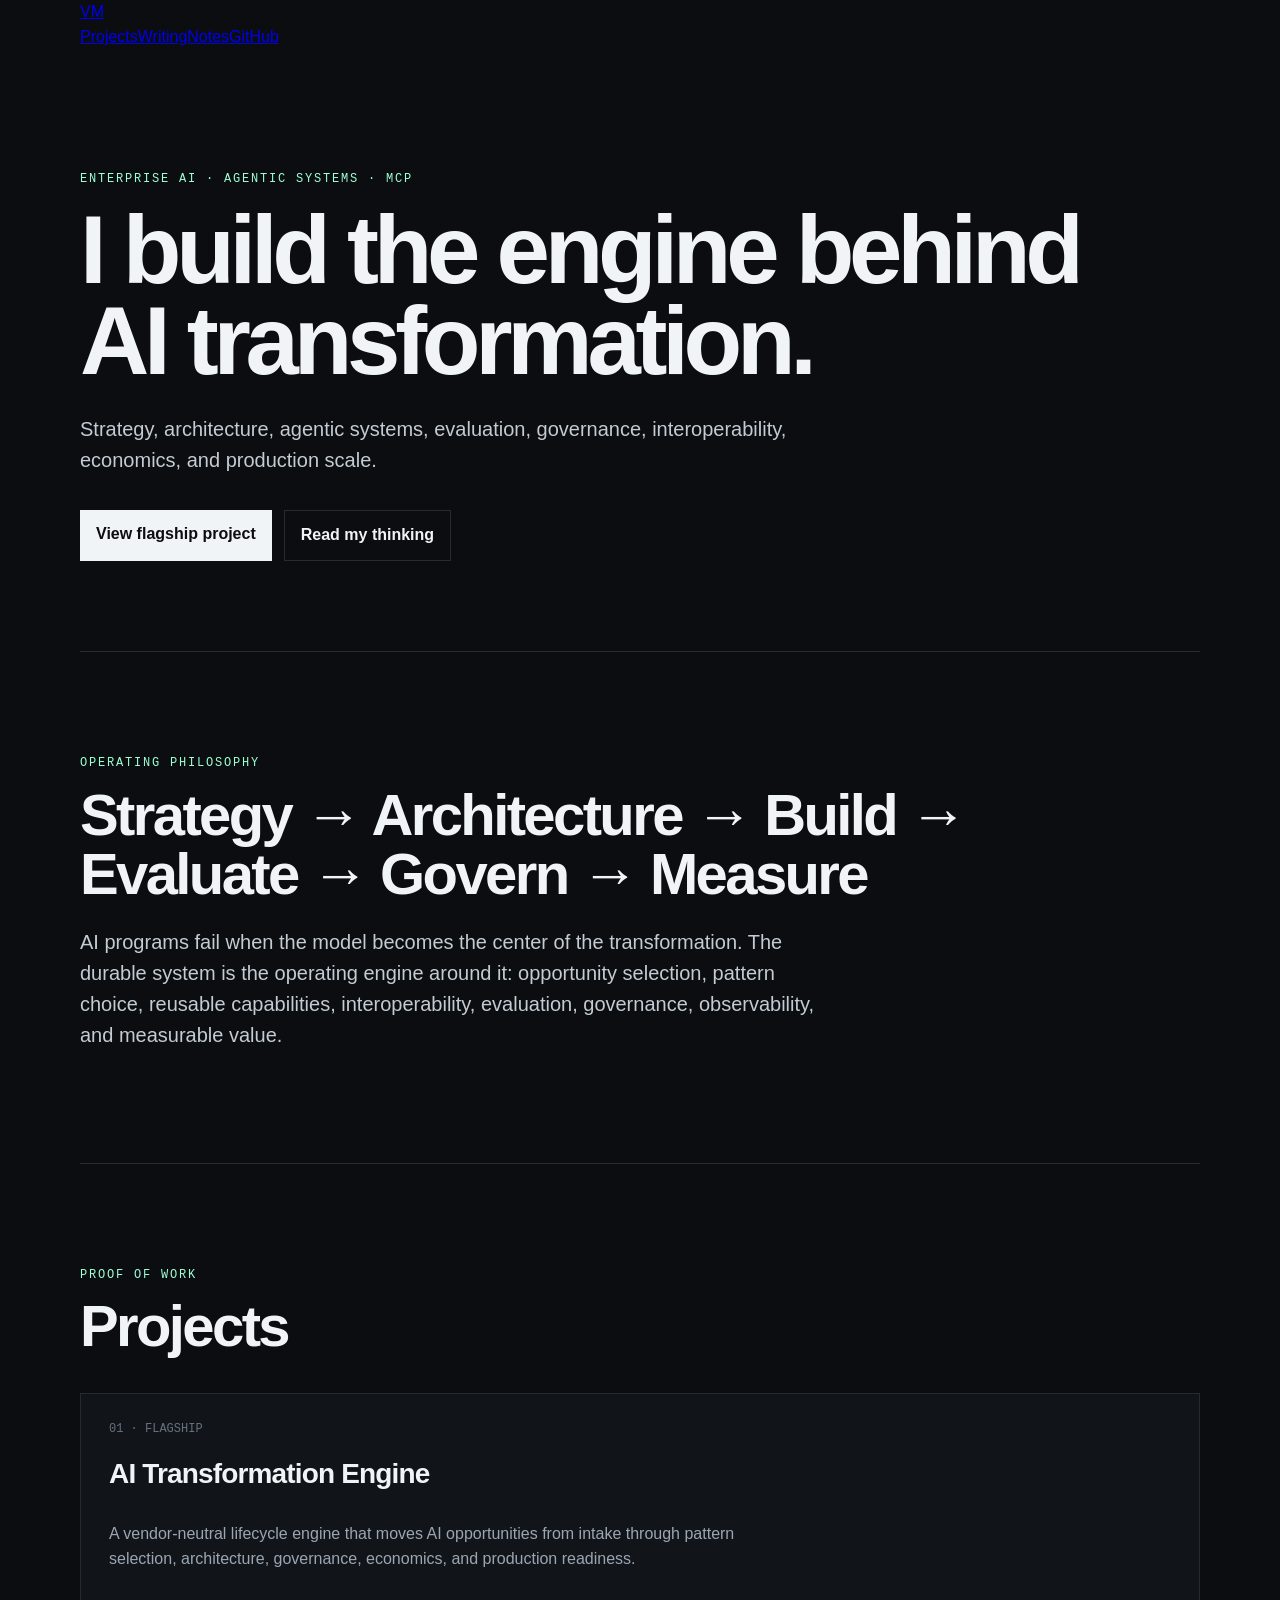
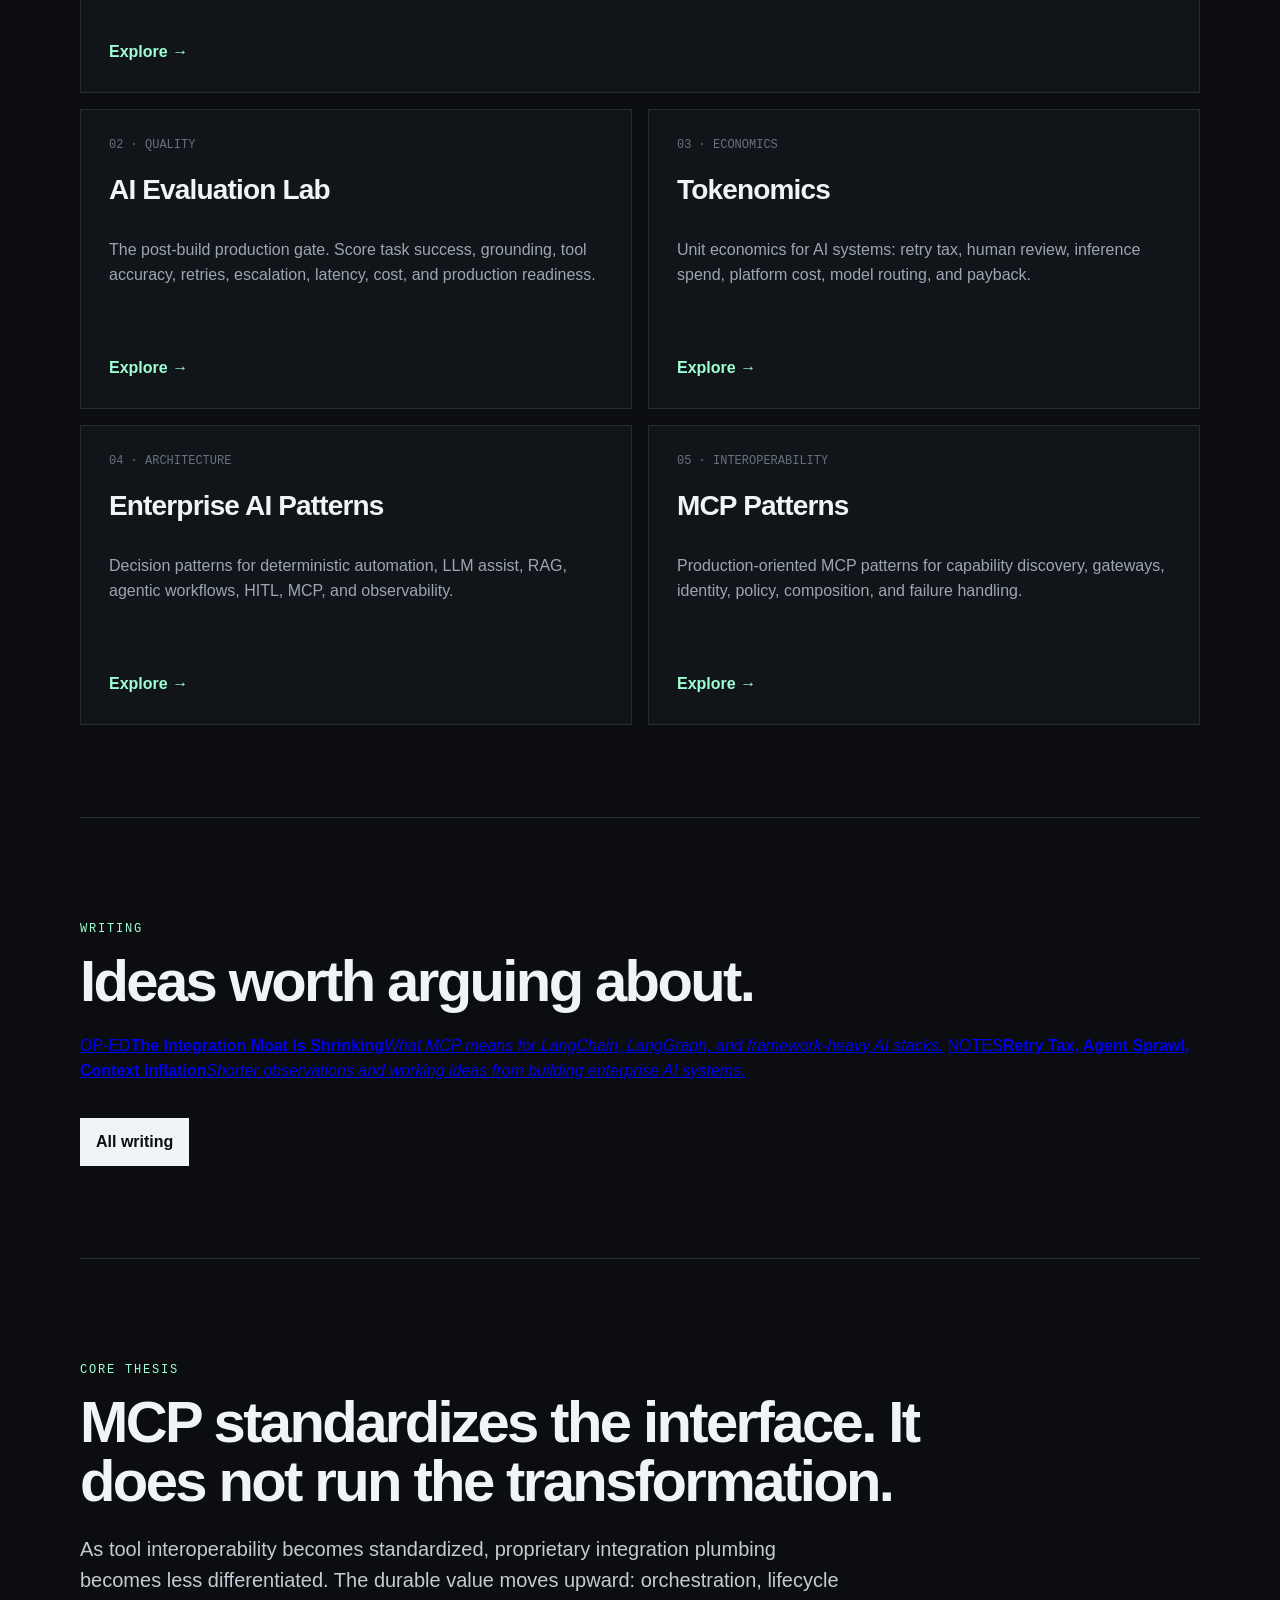
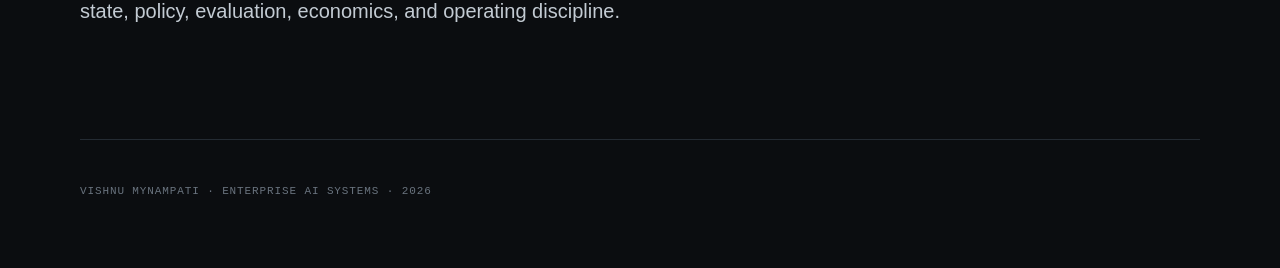
==== index.html @ f9f70e5d "Expand portfolio into projects, essays, and notes hub" ====
<!doctype html>
<html lang="en">
<head>
  <meta charset="utf-8" />
  <meta name="viewport" content="width=device-width,initial-scale=1" />
  <title>Vishnu Mynampati | Enterprise AI Transformation</title>
  <meta name="description" content="Enterprise AI transformation, agentic systems, MCP interoperability, evaluation, governance, AI economics, and writing." />
  <link rel="stylesheet" href="styles.css" />
</head>
<body>
  <nav class="nav wrap">
    <a class="brand" href="index.html">VM</a>
    <div><a href="#projects">Projects</a><a href="writing.html">Writing</a><a href="notes.html">Notes</a><a href="https://github.com/VishnuMy">GitHub</a></div>
  </nav>
  <main>
    <section class="hero wrap">
      <p class="eyebrow">ENTERPRISE AI · AGENTIC SYSTEMS · MCP</p>
      <h1>I build the engine behind AI transformation.</h1>
      <p class="lede">Strategy, architecture, agentic systems, evaluation, governance, interoperability, economics, and production scale.</p>
      <div class="actions">
        <a href="https://github.com/VishnuMy/ai-transformation-engine">View flagship project</a>
        <a class="ghost" href="writing.html">Read my thinking</a>
      </div>
    </section>

    <section class="wrap section">
      <p class="eyebrow">OPERATING PHILOSOPHY</p>
      <h2>Strategy → Architecture → Build → Evaluate → Govern → Measure</h2>
      <p class="copy">AI programs fail when the model becomes the center of the transformation. The durable system is the operating engine around it: opportunity selection, pattern choice, reusable capabilities, interoperability, evaluation, governance, observability, and measurable value.</p>
    </section>

    <section class="wrap section" id="projects">
      <p class="eyebrow">PROOF OF WORK</p>
      <h2>Projects</h2>
      <div class="grid">
        <article><span>01 · FLAGSHIP</span><h3>AI Transformation Engine</h3><p>A vendor-neutral lifecycle engine that moves AI opportunities from intake through pattern selection, architecture, governance, economics, and production readiness.</p><a href="https://github.com/VishnuMy/ai-transformation-engine">Explore →</a></article>
        <article><span>02 · QUALITY</span><h3>AI Evaluation Lab</h3><p>The post-build production gate. Score task success, grounding, tool accuracy, retries, escalation, latency, cost, and production readiness.</p><a href="https://github.com/VishnuMy/ai-evaluation-lab">Explore →</a></article>
        <article><span>03 · ECONOMICS</span><h3>Tokenomics</h3><p>Unit economics for AI systems: retry tax, human review, inference spend, platform cost, model routing, and payback.</p><a href="https://github.com/VishnuMy/Tokenomics">Explore →</a></article>
        <article><span>04 · ARCHITECTURE</span><h3>Enterprise AI Patterns</h3><p>Decision patterns for deterministic automation, LLM assist, RAG, agentic workflows, HITL, MCP, and observability.</p><a href="https://github.com/VishnuMy/enterprise-ai-patterns">Explore →</a></article>
        <article><span>05 · INTEROPERABILITY</span><h3>MCP Patterns</h3><p>Production-oriented MCP patterns for capability discovery, gateways, identity, policy, composition, and failure handling.</p><a href="https://github.com/VishnuMy/mcp-patterns">Explore →</a></article>
      </div>
    </section>

    <section class="wrap section">
      <p class="eyebrow">WRITING</p>
      <h2>Ideas worth arguing about.</h2>
      <div class="writing-list">
        <a href="writing/mcp-framework-moat.html"><span>OP-ED</span><strong>The Integration Moat Is Shrinking</strong><em>What MCP means for LangChain, LangGraph, and framework-heavy AI stacks.</em></a>
        <a href="notes.html"><span>NOTES</span><strong>Retry Tax, Agent Sprawl, Context Inflation</strong><em>Shorter observations and working ideas from building enterprise AI systems.</em></a>
      </div>
      <div class="actions"><a href="writing.html">All writing</a></div>
    </section>

    <section class="wrap section thesis">
      <p class="eyebrow">CORE THESIS</p>
      <h2>MCP standardizes the interface. It does not run the transformation.</h2>
      <p class="copy">As tool interoperability becomes standardized, proprietary integration plumbing becomes less differentiated. The durable value moves upward: orchestration, lifecycle state, policy, evaluation, economics, and operating discipline.</p>
    </section>
  </main>
  <footer class="wrap">VISHNU MYNAMPATI · ENTERPRISE AI SYSTEMS · 2026</footer>
</body>
</html>
---- styles.css ----
:root{--bg:#0b0d10;--panel:#11151a;--line:#242b33;--text:#f1f4f7;--muted:#9ba6b2;--accent:#9dffd3}*{box-sizing:border-box}body{margin:0;background:var(--bg);color:var(--text);font-family:Arial,Helvetica,sans-serif;line-height:1.55}.wrap{width:min(1120px,calc(100% - 40px));margin:auto}.hero{padding:110px 0 90px;border-bottom:1px solid var(--line)}.eyebrow{font:12px/1.2 monospace;letter-spacing:.15em;color:var(--accent)}h1{font-size:clamp(52px,8vw,96px);line-height:.95;letter-spacing:-.055em;margin:18px 0 28px;max-width:1050px}h2{font-size:clamp(34px,5vw,58px);line-height:1.02;letter-spacing:-.045em;margin:14px 0 24px;max-width:900px}.lede,.copy{font-size:20px;color:#c3cbd3;max-width:760px}.actions{display:flex;gap:12px;margin-top:34px}.actions a,.grid a{color:var(--bg);background:var(--text);text-decoration:none;padding:12px 16px;font-weight:700}.actions .ghost{background:transparent;color:var(--text);border:1px solid var(--line)}.section{padding:92px 0;border-bottom:1px solid var(--line)}.grid{display:grid;grid-template-columns:repeat(2,1fr);gap:16px;margin-top:38px}.grid article{min-height:300px;background:var(--panel);border:1px solid var(--line);padding:28px;display:flex;flex-direction:column}.grid article:first-child{grid-column:1/-1}.grid span{font:12px monospace;color:#66717d}.grid h3{font-size:28px;margin:16px 0 10px;letter-spacing:-.03em}.grid p{color:var(--muted);max-width:640px}.grid a{margin-top:auto;align-self:flex-start;background:transparent;color:var(--accent);padding:0}.thesis h2{color:var(--text)}footer{padding:45px 0 70px;color:#69737e;font:11px monospace;letter-spacing:.08em}@media(max-width:760px){.hero{padding-top:70px}.grid{grid-template-columns:1fr}.grid article:first-child{grid-column:auto}.actions{flex-direction:column;align-items:flex-start}}
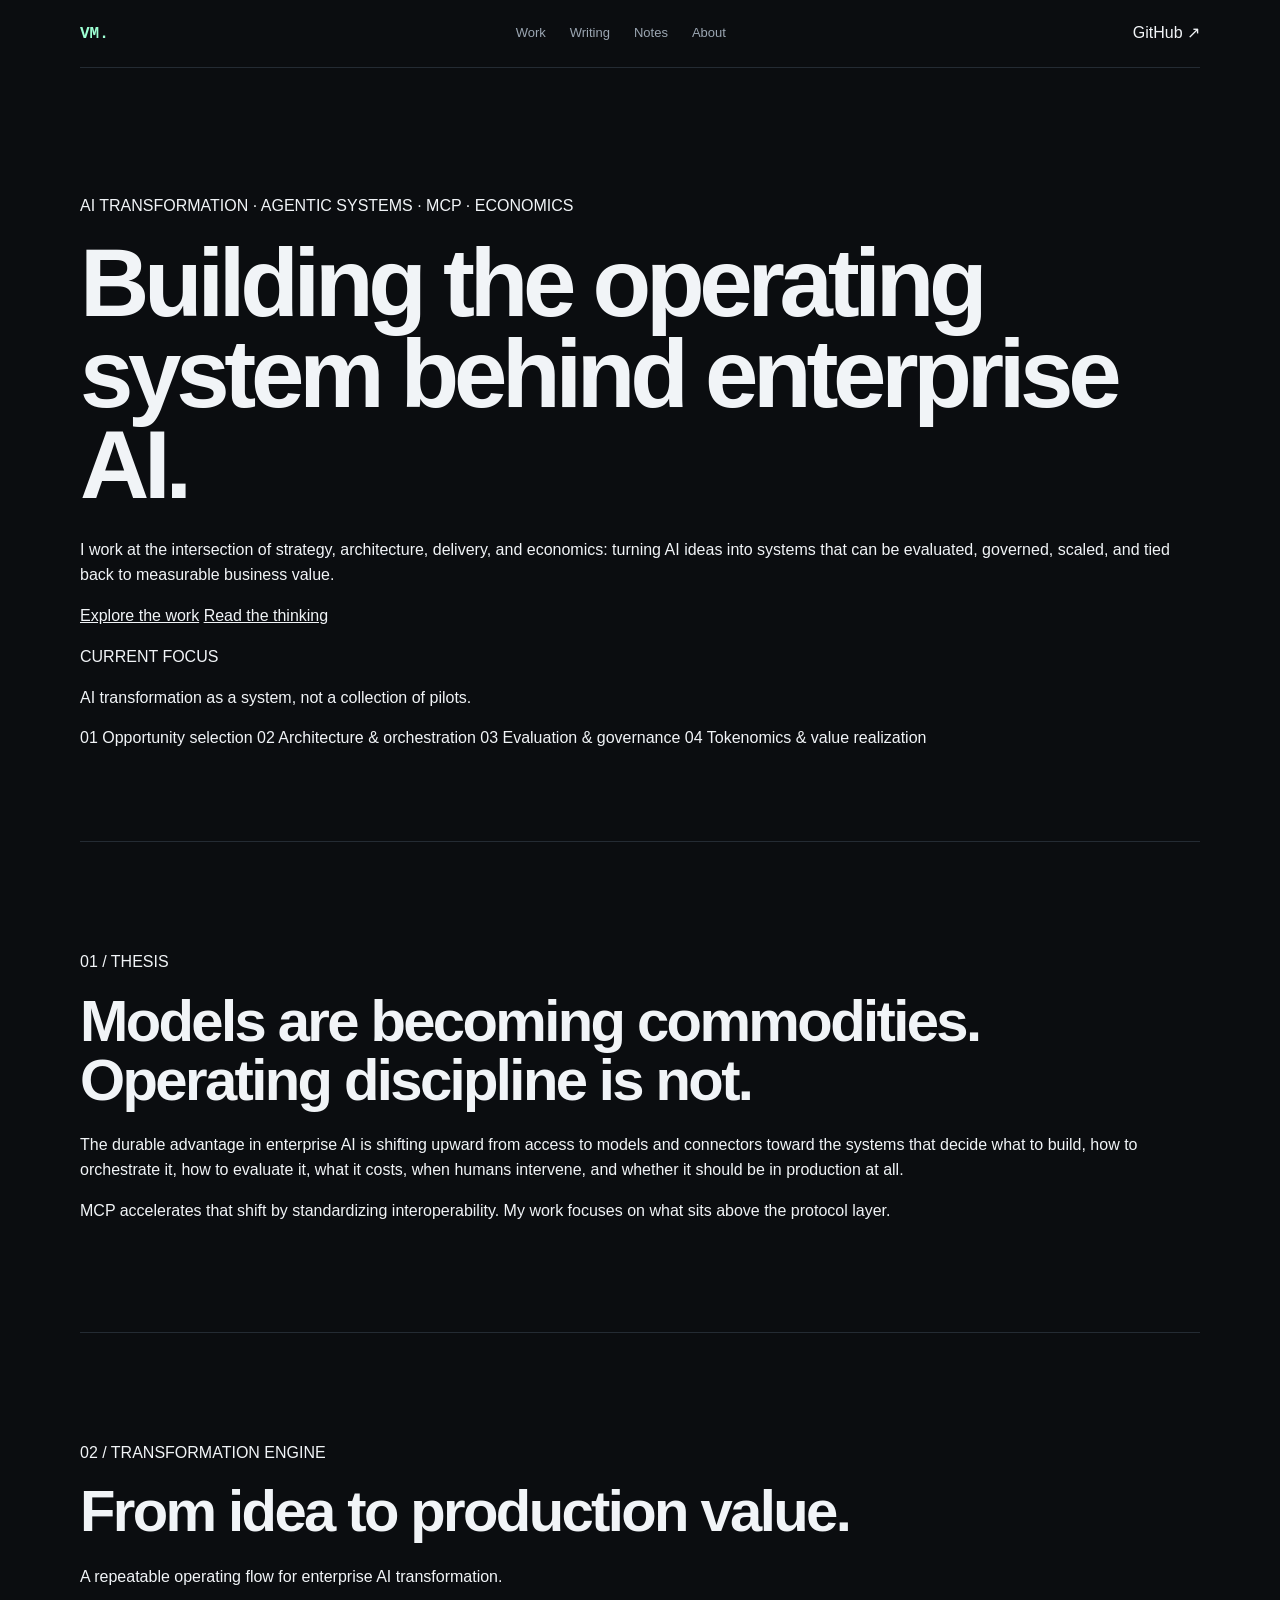
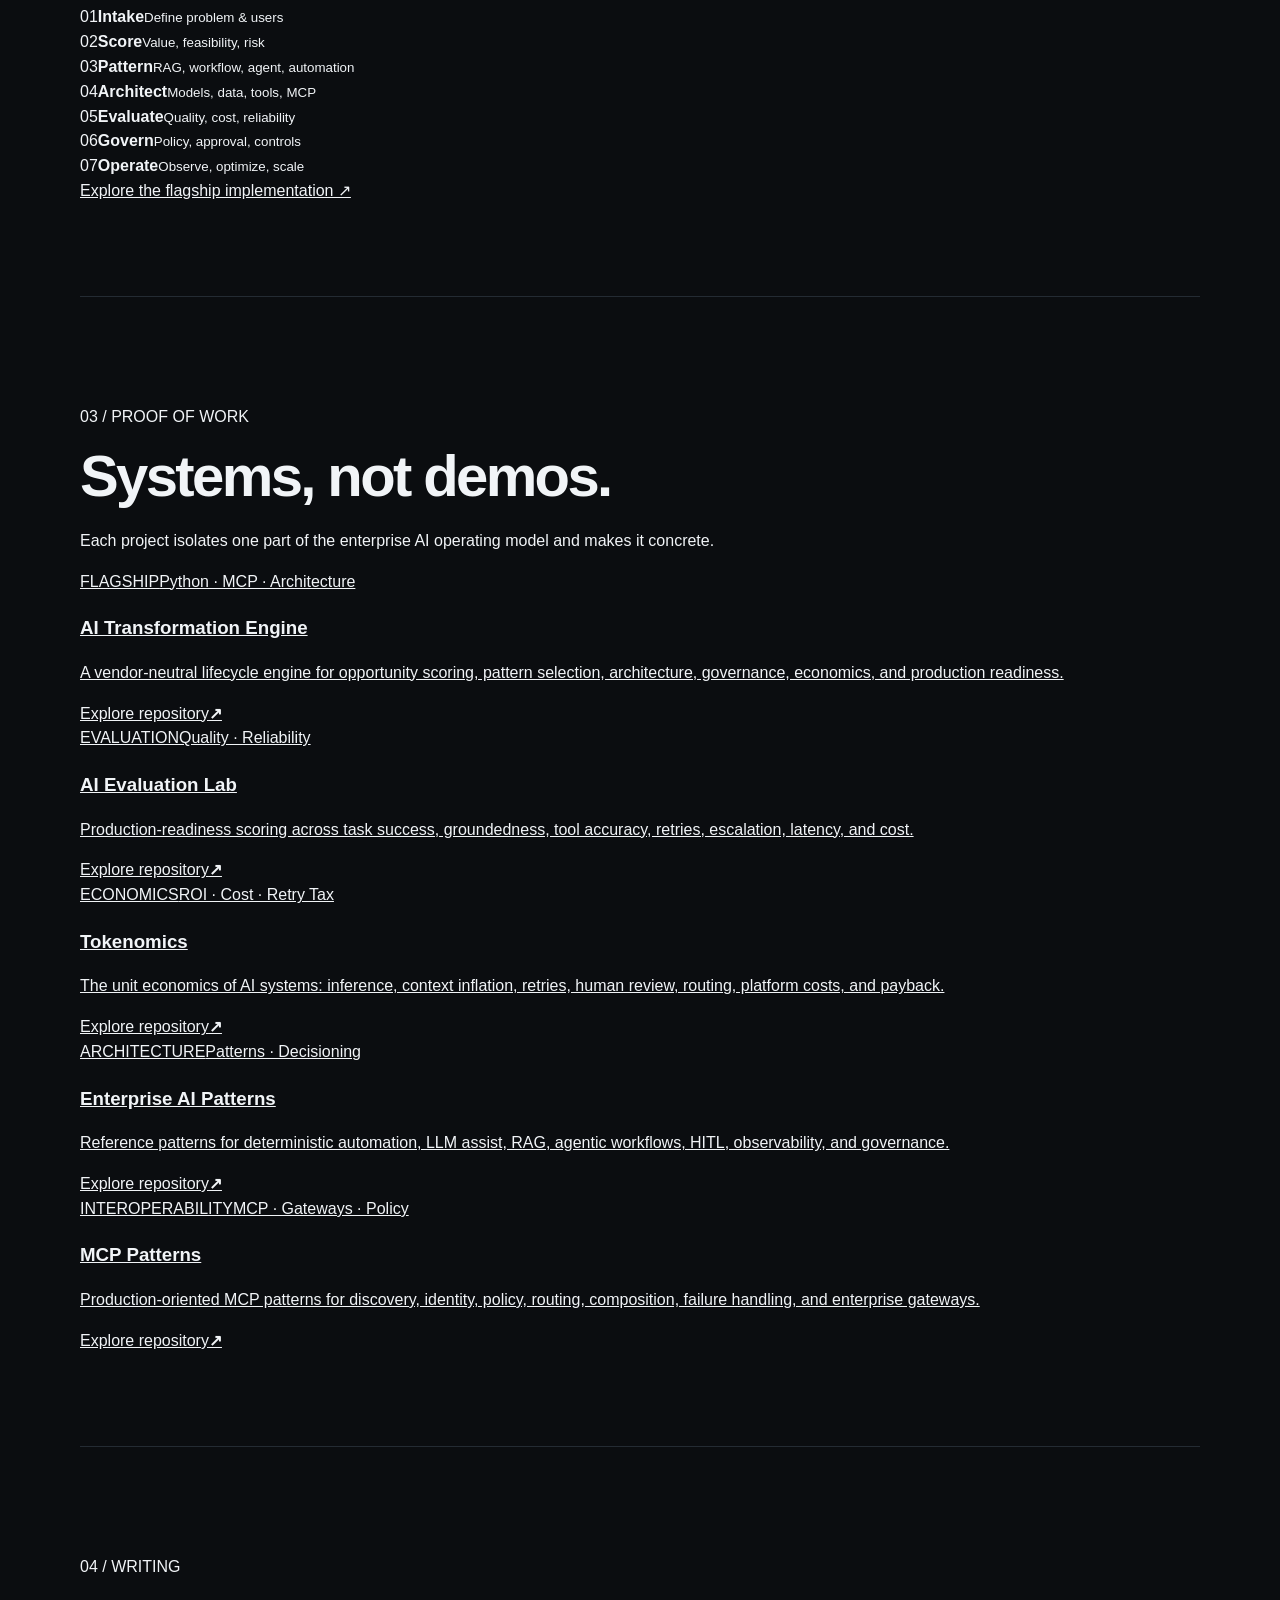
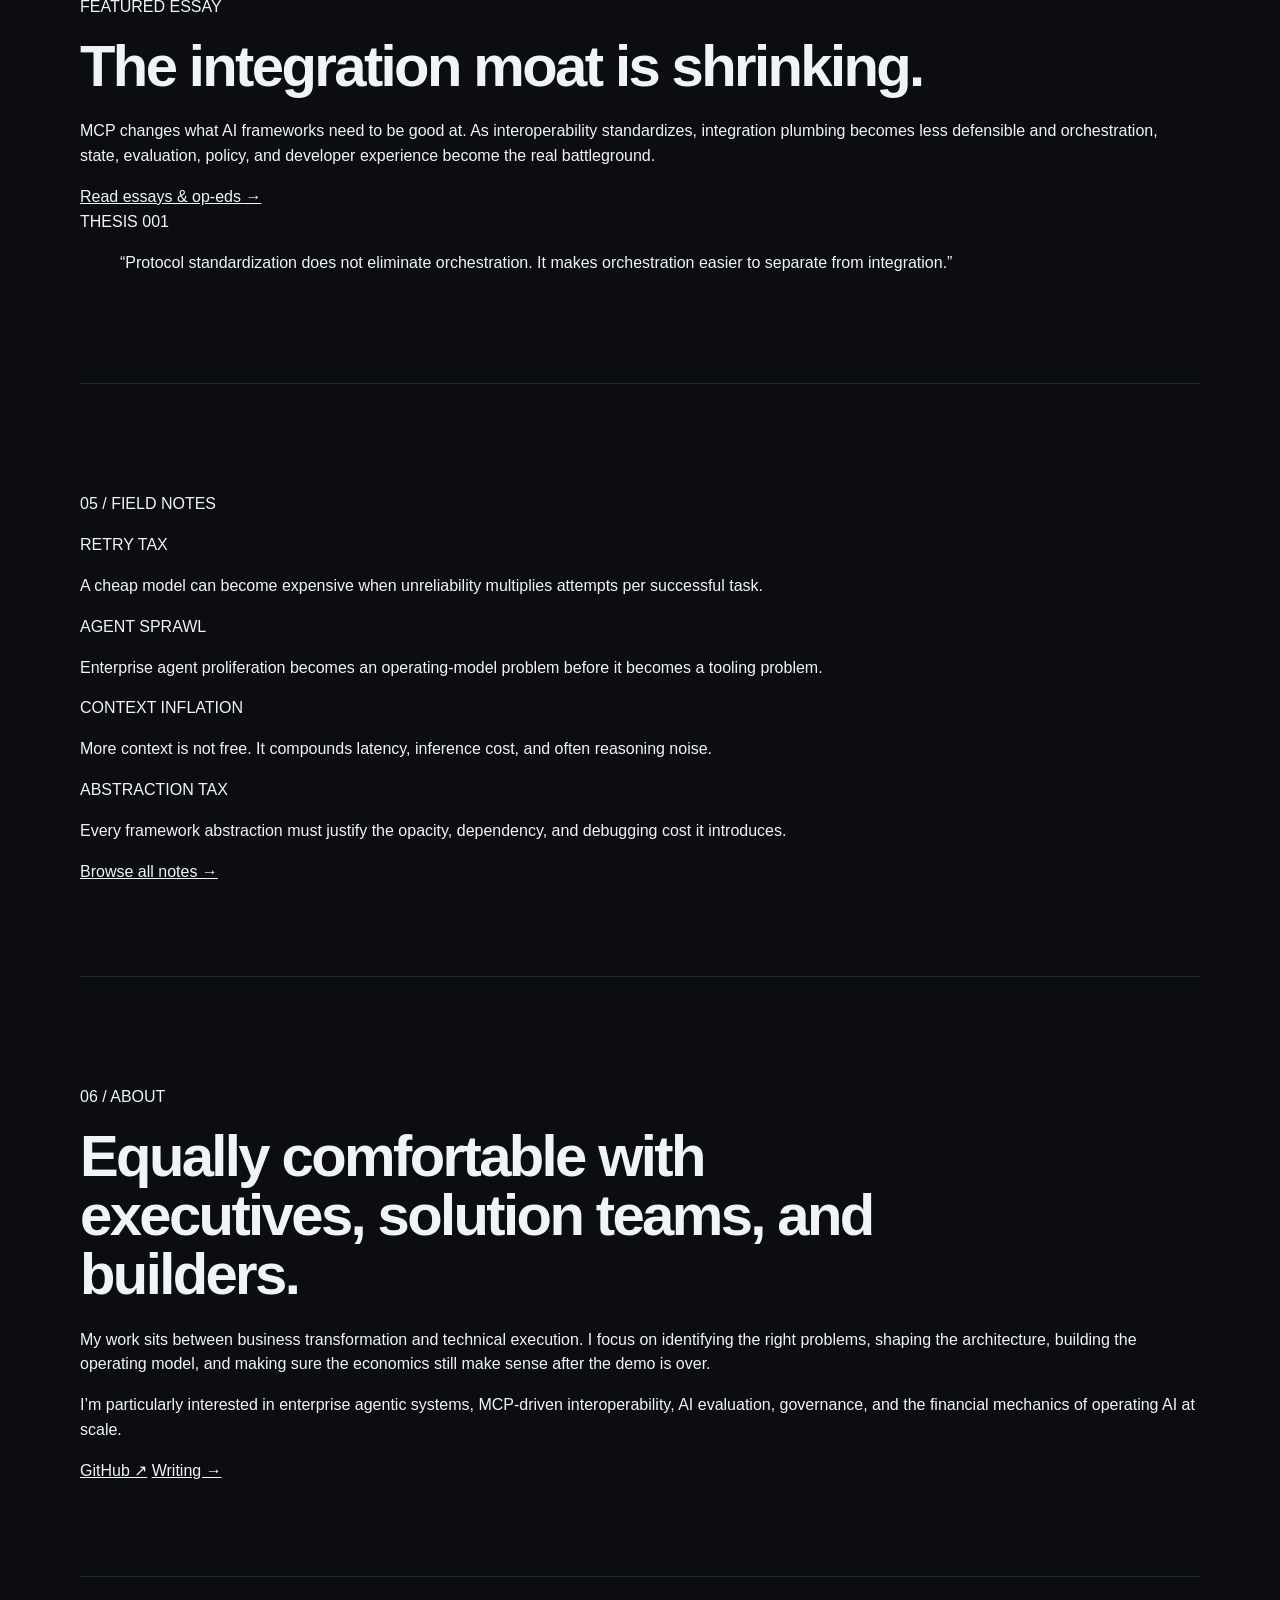
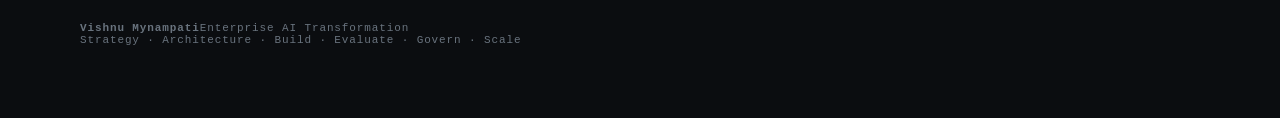
==== commit 1a4ba3e6: "Redesign portfolio homepage" ====
--- a/index.html
+++ b/index.html
@@ -4,59 +4,166 @@
   <meta charset="utf-8" />
   <meta name="viewport" content="width=device-width,initial-scale=1" />
   <title>Vishnu Mynampati | Enterprise AI Transformation</title>
-  <meta name="description" content="Enterprise AI transformation, agentic systems, MCP interoperability, evaluation, governance, AI economics, and writing." />
+  <meta name="description" content="Enterprise AI transformation, agentic systems, MCP interoperability, evaluation, governance, and AI economics." />
+  <link rel="preconnect" href="https://fonts.googleapis.com">
+  <link rel="preconnect" href="https://fonts.gstatic.com" crossorigin>
+  <link href="https://fonts.googleapis.com/css2?family=DM+Mono:wght@400;500&family=Inter:wght@400;500;600&family=Manrope:wght@500;600;700;800&display=swap" rel="stylesheet">
   <link rel="stylesheet" href="styles.css" />
 </head>
 <body>
-  <nav class="nav wrap">
-    <a class="brand" href="index.html">VM</a>
-    <div><a href="#projects">Projects</a><a href="writing.html">Writing</a><a href="notes.html">Notes</a><a href="https://github.com/VishnuMy">GitHub</a></div>
-  </nav>
+  <div class="noise"></div>
+  <header class="nav-shell">
+    <nav class="nav wrap">
+      <a class="brand" href="index.html">VM<span>.</span></a>
+      <div class="nav-links">
+        <a href="#work">Work</a>
+        <a href="writing.html">Writing</a>
+        <a href="notes.html">Notes</a>
+        <a href="#about">About</a>
+      </div>
+      <a class="nav-cta" href="https://github.com/VishnuMy">GitHub ↗</a>
+    </nav>
+  </header>
+
   <main>
     <section class="hero wrap">
-      <p class="eyebrow">ENTERPRISE AI · AGENTIC SYSTEMS · MCP</p>
-      <h1>I build the engine behind AI transformation.</h1>
-      <p class="lede">Strategy, architecture, agentic systems, evaluation, governance, interoperability, economics, and production scale.</p>
-      <div class="actions">
-        <a href="https://github.com/VishnuMy/ai-transformation-engine">View flagship project</a>
-        <a class="ghost" href="writing.html">Read my thinking</a>
+      <div class="hero-copy">
+        <p class="kicker">AI TRANSFORMATION · AGENTIC SYSTEMS · MCP · ECONOMICS</p>
+        <h1>Building the operating system behind enterprise AI.</h1>
+        <p class="hero-lede">I work at the intersection of strategy, architecture, delivery, and economics: turning AI ideas into systems that can be evaluated, governed, scaled, and tied back to measurable business value.</p>
+        <div class="hero-actions">
+          <a class="button primary" href="#work">Explore the work</a>
+          <a class="button secondary" href="writing.html">Read the thinking</a>
+        </div>
+      </div>
+      <aside class="hero-panel">
+        <p class="panel-label">CURRENT FOCUS</p>
+        <div class="panel-rule"></div>
+        <p class="panel-big">AI transformation as a system, not a collection of pilots.</p>
+        <div class="panel-list">
+          <span>01 Opportunity selection</span>
+          <span>02 Architecture & orchestration</span>
+          <span>03 Evaluation & governance</span>
+          <span>04 Tokenomics & value realization</span>
+        </div>
+      </aside>
+    </section>
+
+    <section class="manifesto wrap section">
+      <p class="section-index">01 / THESIS</p>
+      <div class="manifesto-grid">
+        <h2>Models are becoming commodities. Operating discipline is not.</h2>
+        <div class="manifesto-copy">
+          <p>The durable advantage in enterprise AI is shifting upward from access to models and connectors toward the systems that decide what to build, how to orchestrate it, how to evaluate it, what it costs, when humans intervene, and whether it should be in production at all.</p>
+          <p>MCP accelerates that shift by standardizing interoperability. My work focuses on what sits above the protocol layer.</p>
+        </div>
       </div>
     </section>
 
-    <section class="wrap section">
-      <p class="eyebrow">OPERATING PHILOSOPHY</p>
-      <h2>Strategy → Architecture → Build → Evaluate → Govern → Measure</h2>
-      <p class="copy">AI programs fail when the model becomes the center of the transformation. The durable system is the operating engine around it: opportunity selection, pattern choice, reusable capabilities, interoperability, evaluation, governance, observability, and measurable value.</p>
+    <section class="engine section wrap">
+      <p class="section-index">02 / TRANSFORMATION ENGINE</p>
+      <div class="section-head">
+        <h2>From idea to production value.</h2>
+        <p>A repeatable operating flow for enterprise AI transformation.</p>
+      </div>
+      <div class="pipeline" aria-label="AI transformation lifecycle">
+        <div class="stage"><span>01</span><strong>Intake</strong><small>Define problem & users</small></div>
+        <div class="stage"><span>02</span><strong>Score</strong><small>Value, feasibility, risk</small></div>
+        <div class="stage"><span>03</span><strong>Pattern</strong><small>RAG, workflow, agent, automation</small></div>
+        <div class="stage"><span>04</span><strong>Architect</strong><small>Models, data, tools, MCP</small></div>
+        <div class="stage"><span>05</span><strong>Evaluate</strong><small>Quality, cost, reliability</small></div>
+        <div class="stage"><span>06</span><strong>Govern</strong><small>Policy, approval, controls</small></div>
+        <div class="stage"><span>07</span><strong>Operate</strong><small>Observe, optimize, scale</small></div>
+      </div>
+      <a class="text-link" href="https://github.com/VishnuMy/ai-transformation-engine">Explore the flagship implementation ↗</a>
     </section>
 
-    <section class="wrap section" id="projects">
-      <p class="eyebrow">PROOF OF WORK</p>
-      <h2>Projects</h2>
-      <div class="grid">
-        <article><span>01 · FLAGSHIP</span><h3>AI Transformation Engine</h3><p>A vendor-neutral lifecycle engine that moves AI opportunities from intake through pattern selection, architecture, governance, economics, and production readiness.</p><a href="https://github.com/VishnuMy/ai-transformation-engine">Explore →</a></article>
-        <article><span>02 · QUALITY</span><h3>AI Evaluation Lab</h3><p>The post-build production gate. Score task success, grounding, tool accuracy, retries, escalation, latency, cost, and production readiness.</p><a href="https://github.com/VishnuMy/ai-evaluation-lab">Explore →</a></article>
-        <article><span>03 · ECONOMICS</span><h3>Tokenomics</h3><p>Unit economics for AI systems: retry tax, human review, inference spend, platform cost, model routing, and payback.</p><a href="https://github.com/VishnuMy/Tokenomics">Explore →</a></article>
-        <article><span>04 · ARCHITECTURE</span><h3>Enterprise AI Patterns</h3><p>Decision patterns for deterministic automation, LLM assist, RAG, agentic workflows, HITL, MCP, and observability.</p><a href="https://github.com/VishnuMy/enterprise-ai-patterns">Explore →</a></article>
-        <article><span>05 · INTEROPERABILITY</span><h3>MCP Patterns</h3><p>Production-oriented MCP patterns for capability discovery, gateways, identity, policy, composition, and failure handling.</p><a href="https://github.com/VishnuMy/mcp-patterns">Explore →</a></article>
+    <section id="work" class="work section wrap">
+      <p class="section-index">03 / PROOF OF WORK</p>
+      <div class="section-head">
+        <h2>Systems, not demos.</h2>
+        <p>Each project isolates one part of the enterprise AI operating model and makes it concrete.</p>
+      </div>
+      <div class="project-grid">
+        <a class="project flagship" href="https://github.com/VishnuMy/ai-transformation-engine">
+          <div class="project-meta"><span>FLAGSHIP</span><span>Python · MCP · Architecture</span></div>
+          <h3>AI Transformation Engine</h3>
+          <p>A vendor-neutral lifecycle engine for opportunity scoring, pattern selection, architecture, governance, economics, and production readiness.</p>
+          <div class="project-foot"><span>Explore repository</span><b>↗</b></div>
+        </a>
+        <a class="project" href="https://github.com/VishnuMy/ai-evaluation-lab">
+          <div class="project-meta"><span>EVALUATION</span><span>Quality · Reliability</span></div>
+          <h3>AI Evaluation Lab</h3>
+          <p>Production-readiness scoring across task success, groundedness, tool accuracy, retries, escalation, latency, and cost.</p>
+          <div class="project-foot"><span>Explore repository</span><b>↗</b></div>
+        </a>
+        <a class="project" href="https://github.com/VishnuMy/Tokenomics">
+          <div class="project-meta"><span>ECONOMICS</span><span>ROI · Cost · Retry Tax</span></div>
+          <h3>Tokenomics</h3>
+          <p>The unit economics of AI systems: inference, context inflation, retries, human review, routing, platform costs, and payback.</p>
+          <div class="project-foot"><span>Explore repository</span><b>↗</b></div>
+        </a>
+        <a class="project" href="https://github.com/VishnuMy/enterprise-ai-patterns">
+          <div class="project-meta"><span>ARCHITECTURE</span><span>Patterns · Decisioning</span></div>
+          <h3>Enterprise AI Patterns</h3>
+          <p>Reference patterns for deterministic automation, LLM assist, RAG, agentic workflows, HITL, observability, and governance.</p>
+          <div class="project-foot"><span>Explore repository</span><b>↗</b></div>
+        </a>
+        <a class="project" href="https://github.com/VishnuMy/mcp-patterns">
+          <div class="project-meta"><span>INTEROPERABILITY</span><span>MCP · Gateways · Policy</span></div>
+          <h3>MCP Patterns</h3>
+          <p>Production-oriented MCP patterns for discovery, identity, policy, routing, composition, failure handling, and enterprise gateways.</p>
+          <div class="project-foot"><span>Explore repository</span><b>↗</b></div>
+        </a>
       </div>
     </section>
 
-    <section class="wrap section">
-      <p class="eyebrow">WRITING</p>
-      <h2>Ideas worth arguing about.</h2>
-      <div class="writing-list">
-        <a href="writing/mcp-framework-moat.html"><span>OP-ED</span><strong>The Integration Moat Is Shrinking</strong><em>What MCP means for LangChain, LangGraph, and framework-heavy AI stacks.</em></a>
-        <a href="notes.html"><span>NOTES</span><strong>Retry Tax, Agent Sprawl, Context Inflation</strong><em>Shorter observations and working ideas from building enterprise AI systems.</em></a>
+    <section class="writing-feature section wrap">
+      <p class="section-index">04 / WRITING</p>
+      <div class="writing-layout">
+        <div>
+          <p class="kicker">FEATURED ESSAY</p>
+          <h2>The integration moat is shrinking.</h2>
+          <p class="feature-copy">MCP changes what AI frameworks need to be good at. As interoperability standardizes, integration plumbing becomes less defensible and orchestration, state, evaluation, policy, and developer experience become the real battleground.</p>
+          <a class="text-link" href="writing.html">Read essays & op-eds →</a>
+        </div>
+        <div class="quote-card">
+          <span>THESIS 001</span>
+          <blockquote>“Protocol standardization does not eliminate orchestration. It makes orchestration easier to separate from integration.”</blockquote>
+        </div>
       </div>
-      <div class="actions"><a href="writing.html">All writing</a></div>
     </section>
 
-    <section class="wrap section thesis">
-      <p class="eyebrow">CORE THESIS</p>
-      <h2>MCP standardizes the interface. It does not run the transformation.</h2>
-      <p class="copy">As tool interoperability becomes standardized, proprietary integration plumbing becomes less differentiated. The durable value moves upward: orchestration, lifecycle state, policy, evaluation, economics, and operating discipline.</p>
+    <section class="notes-feature section wrap">
+      <p class="section-index">05 / FIELD NOTES</p>
+      <div class="note-grid">
+        <article><span>RETRY TAX</span><p>A cheap model can become expensive when unreliability multiplies attempts per successful task.</p></article>
+        <article><span>AGENT SPRAWL</span><p>Enterprise agent proliferation becomes an operating-model problem before it becomes a tooling problem.</p></article>
+        <article><span>CONTEXT INFLATION</span><p>More context is not free. It compounds latency, inference cost, and often reasoning noise.</p></article>
+        <article><span>ABSTRACTION TAX</span><p>Every framework abstraction must justify the opacity, dependency, and debugging cost it introduces.</p></article>
+      </div>
+      <a class="text-link" href="notes.html">Browse all notes →</a>
+    </section>
+
+    <section id="about" class="about section wrap">
+      <p class="section-index">06 / ABOUT</p>
+      <div class="about-grid">
+        <h2>Equally comfortable with executives, solution teams, and builders.</h2>
+        <div class="about-copy">
+          <p>My work sits between business transformation and technical execution. I focus on identifying the right problems, shaping the architecture, building the operating model, and making sure the economics still make sense after the demo is over.</p>
+          <p>I’m particularly interested in enterprise agentic systems, MCP-driven interoperability, AI evaluation, governance, and the financial mechanics of operating AI at scale.</p>
+          <div class="about-links">
+            <a href="https://github.com/VishnuMy">GitHub ↗</a>
+            <a href="writing.html">Writing →</a>
+          </div>
+        </div>
+      </div>
     </section>
   </main>
-  <footer class="wrap">VISHNU MYNAMPATI · ENTERPRISE AI SYSTEMS · 2026</footer>
+
+  <footer class="footer wrap">
+    <div><strong>Vishnu Mynampati</strong><span>Enterprise AI Transformation</span></div>
+    <div class="footer-right">Strategy · Architecture · Build · Evaluate · Govern · Scale</div>
+  </footer>
 </body>
-</html>+</html>
--- a/styles.css
+++ b/styles.css
@@ -1 +1 @@
-:root{--bg:#0b0d10;--panel:#11151a;--line:#242b33;--text:#f1f4f7;--muted:#9ba6b2;--accent:#9dffd3}*{box-sizing:border-box}body{margin:0;background:var(--bg);color:var(--text);font-family:Arial,Helvetica,sans-serif;line-height:1.55}.wrap{width:min(1120px,calc(100% - 40px));margin:auto}.hero{padding:110px 0 90px;border-bottom:1px solid var(--line)}.eyebrow{font:12px/1.2 monospace;letter-spacing:.15em;color:var(--accent)}h1{font-size:clamp(52px,8vw,96px);line-height:.95;letter-spacing:-.055em;margin:18px 0 28px;max-width:1050px}h2{font-size:clamp(34px,5vw,58px);line-height:1.02;letter-spacing:-.045em;margin:14px 0 24px;max-width:900px}.lede,.copy{font-size:20px;color:#c3cbd3;max-width:760px}.actions{display:flex;gap:12px;margin-top:34px}.actions a,.grid a{color:var(--bg);background:var(--text);text-decoration:none;padding:12px 16px;font-weight:700}.actions .ghost{background:transparent;color:var(--text);border:1px solid var(--line)}.section{padding:92px 0;border-bottom:1px solid var(--line)}.grid{display:grid;grid-template-columns:repeat(2,1fr);gap:16px;margin-top:38px}.grid article{min-height:300px;background:var(--panel);border:1px solid var(--line);padding:28px;display:flex;flex-direction:column}.grid article:first-child{grid-column:1/-1}.grid span{font:12px monospace;color:#66717d}.grid h3{font-size:28px;margin:16px 0 10px;letter-spacing:-.03em}.grid p{color:var(--muted);max-width:640px}.grid a{margin-top:auto;align-self:flex-start;background:transparent;color:var(--accent);padding:0}.thesis h2{color:var(--text)}footer{padding:45px 0 70px;color:#69737e;font:11px monospace;letter-spacing:.08em}@media(max-width:760px){.hero{padding-top:70px}.grid{grid-template-columns:1fr}.grid article:first-child{grid-column:auto}.actions{flex-direction:column;align-items:flex-start}}+:root{--bg:#0b0d10;--panel:#11151a;--line:#242b33;--text:#f1f4f7;--muted:#9ba6b2;--accent:#9dffd3}*{box-sizing:border-box}html{scroll-behavior:smooth}body{margin:0;background:var(--bg);color:var(--text);font-family:Arial,Helvetica,sans-serif;line-height:1.55}a{color:inherit}.wrap{width:min(1120px,calc(100% - 40px));margin:auto}.nav{height:68px;display:flex;align-items:center;justify-content:space-between;border-bottom:1px solid var(--line)}.nav a{text-decoration:none}.nav .brand{font:700 16px monospace;color:var(--accent)}.nav div{display:flex;gap:24px}.nav div a{font-size:13px;color:var(--muted)}.nav div a:hover{color:var(--text)}.hero{padding:110px 0 90px;border-bottom:1px solid var(--line)}.hero.compact{padding:80px 0 70px}.eyebrow{font:12px/1.2 monospace;letter-spacing:.15em;color:var(--accent)}h1{font-size:clamp(52px,8vw,96px);line-height:.95;letter-spacing:-.055em;margin:18px 0 28px;max-width:1050px}h2{font-size:clamp(34px,5vw,58px);line-height:1.02;letter-spacing:-.045em;margin:14px 0 24px;max-width:900px}.lede,.copy{font-size:20px;color:#c3cbd3;max-width:760px}.actions{display:flex;gap:12px;margin-top:34px}.actions a,.grid a{color:var(--bg);background:var(--text);text-decoration:none;padding:12px 16px;font-weight:700}.actions .ghost{background:transparent;color:var(--text);border:1px solid var(--line)}.section{padding:92px 0;border-bottom:1px solid var(--line)}.grid{display:grid;grid-template-columns:repeat(2,1fr);gap:16px;margin-top:38px}.grid article{min-height:300px;background:var(--panel);border:1px solid var(--line);padding:28px;display:flex;flex-direction:column}.grid article:first-child{grid-column:1/-1}.grid span,.notes-grid span{font:12px monospace;color:#66717d}.grid h3,.notes-grid h3{font-size:28px;margin:16px 0 10px;letter-spacing:-.03em}.grid p,.notes-grid p{color:var(--muted);max-width:640px}.grid a{margin-top:auto;align-self:flex-start;background:transparent;color:var(--accent);padding:0}.writing-list{border-top:1px solid var(--line);margin-top:34px}.writing-list>a{display:grid;grid-template-columns:130px 1fr 1.3fr;gap:24px;padding:24px 0;border-bottom:1px solid var(--line);text-decoration:none;align-items:baseline}.writing-list span{font:11px monospace;color:var(--accent)}.writing-list strong{font-size:22px}.writing-list em{font-style:normal;color:var(--muted)}.notes-grid{display:grid;grid-template-columns:repeat(2,1fr);gap:16px;margin-top:34px}.notes-grid article{border:1px solid var(--line);background:var(--panel);padding:28px;min-height:240px}.article{max-width:820px;padding:90px 0}.article h1{font-size:clamp(48px,7vw,78px)}.article h2{font-size:34px;margin-top:60px}.article p{font-size:19px;color:#c5ccd3}.article .lede{font-size:24px}.byline{font:12px monospace!important;color:#6f7a85!important;letter-spacing:.08em;margin:26px 0 60px}.article strong{color:var(--text)}.article-end{display:flex;justify-content:space-between;border-top:1px solid var(--line);margin-top:70px;padding-top:24px}.article-end a{color:var(--accent);text-decoration:none}.thesis h2{color:var(--text)}footer{padding:45px 0 70px;color:#69737e;font:11px monospace;letter-spacing:.08em}@media(max-width:760px){.nav div{gap:12px}.nav div a{font-size:11px}.hero{padding-top:70px}.grid,.notes-grid{grid-template-columns:1fr}.grid article:first-child{grid-column:auto}.actions{flex-direction:column;align-items:flex-start}.writing-list>a{grid-template-columns:1fr;gap:8px}.article-end{flex-direction:column;gap:18px}}
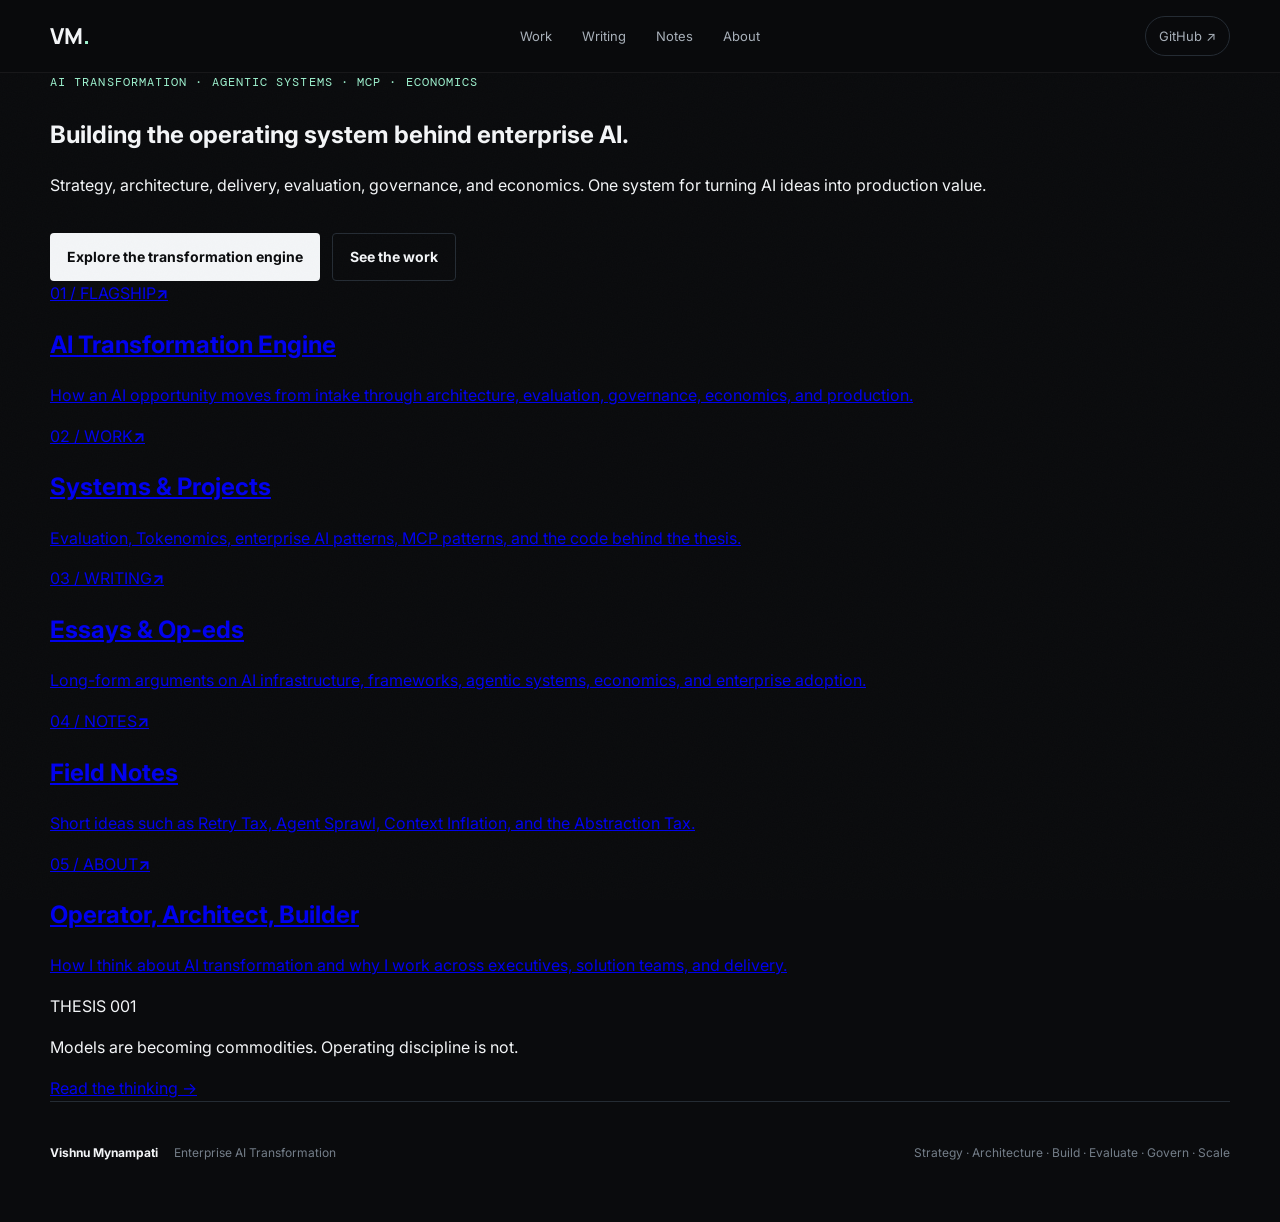
==== commit 86aed398: "Restructure homepage as a navigation hub" ====
--- a/index.html
+++ b/index.html
@@ -16,154 +16,78 @@
     <nav class="nav wrap">
       <a class="brand" href="index.html">VM<span>.</span></a>
       <div class="nav-links">
-        <a href="#work">Work</a>
+        <a href="work.html">Work</a>
         <a href="writing.html">Writing</a>
         <a href="notes.html">Notes</a>
-        <a href="#about">About</a>
+        <a href="about.html">About</a>
       </div>
       <a class="nav-cta" href="https://github.com/VishnuMy">GitHub ↗</a>
     </nav>
   </header>
 
   <main>
-    <section class="hero wrap">
-      <div class="hero-copy">
-        <p class="kicker">AI TRANSFORMATION · AGENTIC SYSTEMS · MCP · ECONOMICS</p>
-        <h1>Building the operating system behind enterprise AI.</h1>
-        <p class="hero-lede">I work at the intersection of strategy, architecture, delivery, and economics: turning AI ideas into systems that can be evaluated, governed, scaled, and tied back to measurable business value.</p>
-        <div class="hero-actions">
-          <a class="button primary" href="#work">Explore the work</a>
-          <a class="button secondary" href="writing.html">Read the thinking</a>
-        </div>
-      </div>
-      <aside class="hero-panel">
-        <p class="panel-label">CURRENT FOCUS</p>
-        <div class="panel-rule"></div>
-        <p class="panel-big">AI transformation as a system, not a collection of pilots.</p>
-        <div class="panel-list">
-          <span>01 Opportunity selection</span>
-          <span>02 Architecture & orchestration</span>
-          <span>03 Evaluation & governance</span>
-          <span>04 Tokenomics & value realization</span>
-        </div>
-      </aside>
-    </section>
-
-    <section class="manifesto wrap section">
-      <p class="section-index">01 / THESIS</p>
-      <div class="manifesto-grid">
-        <h2>Models are becoming commodities. Operating discipline is not.</h2>
-        <div class="manifesto-copy">
-          <p>The durable advantage in enterprise AI is shifting upward from access to models and connectors toward the systems that decide what to build, how to orchestrate it, how to evaluate it, what it costs, when humans intervene, and whether it should be in production at all.</p>
-          <p>MCP accelerates that shift by standardizing interoperability. My work focuses on what sits above the protocol layer.</p>
-        </div>
+    <section class="home-hero wrap">
+      <p class="kicker">AI TRANSFORMATION · AGENTIC SYSTEMS · MCP · ECONOMICS</p>
+      <h1>Building the operating system behind enterprise AI.</h1>
+      <p class="home-lede">Strategy, architecture, delivery, evaluation, governance, and economics. One system for turning AI ideas into production value.</p>
+      <div class="hero-actions">
+        <a class="button primary" href="transformation.html">Explore the transformation engine</a>
+        <a class="button secondary" href="work.html">See the work</a>
       </div>
     </section>
 
-    <section class="engine section wrap">
-      <p class="section-index">02 / TRANSFORMATION ENGINE</p>
-      <div class="section-head">
-        <h2>From idea to production value.</h2>
-        <p>A repeatable operating flow for enterprise AI transformation.</p>
-      </div>
-      <div class="pipeline" aria-label="AI transformation lifecycle">
-        <div class="stage"><span>01</span><strong>Intake</strong><small>Define problem & users</small></div>
-        <div class="stage"><span>02</span><strong>Score</strong><small>Value, feasibility, risk</small></div>
-        <div class="stage"><span>03</span><strong>Pattern</strong><small>RAG, workflow, agent, automation</small></div>
-        <div class="stage"><span>04</span><strong>Architect</strong><small>Models, data, tools, MCP</small></div>
-        <div class="stage"><span>05</span><strong>Evaluate</strong><small>Quality, cost, reliability</small></div>
-        <div class="stage"><span>06</span><strong>Govern</strong><small>Policy, approval, controls</small></div>
-        <div class="stage"><span>07</span><strong>Operate</strong><small>Observe, optimize, scale</small></div>
-      </div>
-      <a class="text-link" href="https://github.com/VishnuMy/ai-transformation-engine">Explore the flagship implementation ↗</a>
+    <section class="home-hub wrap">
+      <a class="hub-card hub-feature" href="transformation.html">
+        <div class="hub-top"><span>01 / FLAGSHIP</span><b>↗</b></div>
+        <div>
+          <h2>AI Transformation Engine</h2>
+          <p>How an AI opportunity moves from intake through architecture, evaluation, governance, economics, and production.</p>
+        </div>
+      </a>
+
+      <a class="hub-card" href="work.html">
+        <div class="hub-top"><span>02 / WORK</span><b>↗</b></div>
+        <div>
+          <h2>Systems & Projects</h2>
+          <p>Evaluation, Tokenomics, enterprise AI patterns, MCP patterns, and the code behind the thesis.</p>
+        </div>
+      </a>
+
+      <a class="hub-card" href="writing.html">
+        <div class="hub-top"><span>03 / WRITING</span><b>↗</b></div>
+        <div>
+          <h2>Essays & Op-eds</h2>
+          <p>Long-form arguments on AI infrastructure, frameworks, agentic systems, economics, and enterprise adoption.</p>
+        </div>
+      </a>
+
+      <a class="hub-card" href="notes.html">
+        <div class="hub-top"><span>04 / NOTES</span><b>↗</b></div>
+        <div>
+          <h2>Field Notes</h2>
+          <p>Short ideas such as Retry Tax, Agent Sprawl, Context Inflation, and the Abstraction Tax.</p>
+        </div>
+      </a>
+
+      <a class="hub-card" href="about.html">
+        <div class="hub-top"><span>05 / ABOUT</span><b>↗</b></div>
+        <div>
+          <h2>Operator, Architect, Builder</h2>
+          <p>How I think about AI transformation and why I work across executives, solution teams, and delivery.</p>
+        </div>
+      </a>
     </section>
 
-    <section id="work" class="work section wrap">
-      <p class="section-index">03 / PROOF OF WORK</p>
-      <div class="section-head">
-        <h2>Systems, not demos.</h2>
-        <p>Each project isolates one part of the enterprise AI operating model and makes it concrete.</p>
-      </div>
-      <div class="project-grid">
-        <a class="project flagship" href="https://github.com/VishnuMy/ai-transformation-engine">
-          <div class="project-meta"><span>FLAGSHIP</span><span>Python · MCP · Architecture</span></div>
-          <h3>AI Transformation Engine</h3>
-          <p>A vendor-neutral lifecycle engine for opportunity scoring, pattern selection, architecture, governance, economics, and production readiness.</p>
-          <div class="project-foot"><span>Explore repository</span><b>↗</b></div>
-        </a>
-        <a class="project" href="https://github.com/VishnuMy/ai-evaluation-lab">
-          <div class="project-meta"><span>EVALUATION</span><span>Quality · Reliability</span></div>
-          <h3>AI Evaluation Lab</h3>
-          <p>Production-readiness scoring across task success, groundedness, tool accuracy, retries, escalation, latency, and cost.</p>
-          <div class="project-foot"><span>Explore repository</span><b>↗</b></div>
-        </a>
-        <a class="project" href="https://github.com/VishnuMy/Tokenomics">
-          <div class="project-meta"><span>ECONOMICS</span><span>ROI · Cost · Retry Tax</span></div>
-          <h3>Tokenomics</h3>
-          <p>The unit economics of AI systems: inference, context inflation, retries, human review, routing, platform costs, and payback.</p>
-          <div class="project-foot"><span>Explore repository</span><b>↗</b></div>
-        </a>
-        <a class="project" href="https://github.com/VishnuMy/enterprise-ai-patterns">
-          <div class="project-meta"><span>ARCHITECTURE</span><span>Patterns · Decisioning</span></div>
-          <h3>Enterprise AI Patterns</h3>
-          <p>Reference patterns for deterministic automation, LLM assist, RAG, agentic workflows, HITL, observability, and governance.</p>
-          <div class="project-foot"><span>Explore repository</span><b>↗</b></div>
-        </a>
-        <a class="project" href="https://github.com/VishnuMy/mcp-patterns">
-          <div class="project-meta"><span>INTEROPERABILITY</span><span>MCP · Gateways · Policy</span></div>
-          <h3>MCP Patterns</h3>
-          <p>Production-oriented MCP patterns for discovery, identity, policy, routing, composition, failure handling, and enterprise gateways.</p>
-          <div class="project-foot"><span>Explore repository</span><b>↗</b></div>
-        </a>
-      </div>
-    </section>
-
-    <section class="writing-feature section wrap">
-      <p class="section-index">04 / WRITING</p>
-      <div class="writing-layout">
-        <div>
-          <p class="kicker">FEATURED ESSAY</p>
-          <h2>The integration moat is shrinking.</h2>
-          <p class="feature-copy">MCP changes what AI frameworks need to be good at. As interoperability standardizes, integration plumbing becomes less defensible and orchestration, state, evaluation, policy, and developer experience become the real battleground.</p>
-          <a class="text-link" href="writing.html">Read essays & op-eds →</a>
-        </div>
-        <div class="quote-card">
-          <span>THESIS 001</span>
-          <blockquote>“Protocol standardization does not eliminate orchestration. It makes orchestration easier to separate from integration.”</blockquote>
-        </div>
-      </div>
-    </section>
-
-    <section class="notes-feature section wrap">
-      <p class="section-index">05 / FIELD NOTES</p>
-      <div class="note-grid">
-        <article><span>RETRY TAX</span><p>A cheap model can become expensive when unreliability multiplies attempts per successful task.</p></article>
-        <article><span>AGENT SPRAWL</span><p>Enterprise agent proliferation becomes an operating-model problem before it becomes a tooling problem.</p></article>
-        <article><span>CONTEXT INFLATION</span><p>More context is not free. It compounds latency, inference cost, and often reasoning noise.</p></article>
-        <article><span>ABSTRACTION TAX</span><p>Every framework abstraction must justify the opacity, dependency, and debugging cost it introduces.</p></article>
-      </div>
-      <a class="text-link" href="notes.html">Browse all notes →</a>
-    </section>
-
-    <section id="about" class="about section wrap">
-      <p class="section-index">06 / ABOUT</p>
-      <div class="about-grid">
-        <h2>Equally comfortable with executives, solution teams, and builders.</h2>
-        <div class="about-copy">
-          <p>My work sits between business transformation and technical execution. I focus on identifying the right problems, shaping the architecture, building the operating model, and making sure the economics still make sense after the demo is over.</p>
-          <p>I’m particularly interested in enterprise agentic systems, MCP-driven interoperability, AI evaluation, governance, and the financial mechanics of operating AI at scale.</p>
-          <div class="about-links">
-            <a href="https://github.com/VishnuMy">GitHub ↗</a>
-            <a href="writing.html">Writing →</a>
-          </div>
-        </div>
-      </div>
+    <section class="home-thesis wrap">
+      <span>THESIS 001</span>
+      <p>Models are becoming commodities. Operating discipline is not.</p>
+      <a href="writing.html">Read the thinking →</a>
     </section>
   </main>
 
   <footer class="footer wrap">
     <div><strong>Vishnu Mynampati</strong><span>Enterprise AI Transformation</span></div>
-    <div class="footer-right">Strategy · Architecture · Build · Evaluate · Govern · Scale</div>
+    <div>Strategy · Architecture · Build · Evaluate · Govern · Scale</div>
   </footer>
 </body>
 </html>
--- a/styles.css
+++ b/styles.css
@@ -1 +1,10 @@
-:root{--bg:#0b0d10;--panel:#11151a;--line:#242b33;--text:#f1f4f7;--muted:#9ba6b2;--accent:#9dffd3}*{box-sizing:border-box}html{scroll-behavior:smooth}body{margin:0;background:var(--bg);color:var(--text);font-family:Arial,Helvetica,sans-serif;line-height:1.55}a{color:inherit}.wrap{width:min(1120px,calc(100% - 40px));margin:auto}.nav{height:68px;display:flex;align-items:center;justify-content:space-between;border-bottom:1px solid var(--line)}.nav a{text-decoration:none}.nav .brand{font:700 16px monospace;color:var(--accent)}.nav div{display:flex;gap:24px}.nav div a{font-size:13px;color:var(--muted)}.nav div a:hover{color:var(--text)}.hero{padding:110px 0 90px;border-bottom:1px solid var(--line)}.hero.compact{padding:80px 0 70px}.eyebrow{font:12px/1.2 monospace;letter-spacing:.15em;color:var(--accent)}h1{font-size:clamp(52px,8vw,96px);line-height:.95;letter-spacing:-.055em;margin:18px 0 28px;max-width:1050px}h2{font-size:clamp(34px,5vw,58px);line-height:1.02;letter-spacing:-.045em;margin:14px 0 24px;max-width:900px}.lede,.copy{font-size:20px;color:#c3cbd3;max-width:760px}.actions{display:flex;gap:12px;margin-top:34px}.actions a,.grid a{color:var(--bg);background:var(--text);text-decoration:none;padding:12px 16px;font-weight:700}.actions .ghost{background:transparent;color:var(--text);border:1px solid var(--line)}.section{padding:92px 0;border-bottom:1px solid var(--line)}.grid{display:grid;grid-template-columns:repeat(2,1fr);gap:16px;margin-top:38px}.grid article{min-height:300px;background:var(--panel);border:1px solid var(--line);padding:28px;display:flex;flex-direction:column}.grid article:first-child{grid-column:1/-1}.grid span,.notes-grid span{font:12px monospace;color:#66717d}.grid h3,.notes-grid h3{font-size:28px;margin:16px 0 10px;letter-spacing:-.03em}.grid p,.notes-grid p{color:var(--muted);max-width:640px}.grid a{margin-top:auto;align-self:flex-start;background:transparent;color:var(--accent);padding:0}.writing-list{border-top:1px solid var(--line);margin-top:34px}.writing-list>a{display:grid;grid-template-columns:130px 1fr 1.3fr;gap:24px;padding:24px 0;border-bottom:1px solid var(--line);text-decoration:none;align-items:baseline}.writing-list span{font:11px monospace;color:var(--accent)}.writing-list strong{font-size:22px}.writing-list em{font-style:normal;color:var(--muted)}.notes-grid{display:grid;grid-template-columns:repeat(2,1fr);gap:16px;margin-top:34px}.notes-grid article{border:1px solid var(--line);background:var(--panel);padding:28px;min-height:240px}.article{max-width:820px;padding:90px 0}.article h1{font-size:clamp(48px,7vw,78px)}.article h2{font-size:34px;margin-top:60px}.article p{font-size:19px;color:#c5ccd3}.article .lede{font-size:24px}.byline{font:12px monospace!important;color:#6f7a85!important;letter-spacing:.08em;margin:26px 0 60px}.article strong{color:var(--text)}.article-end{display:flex;justify-content:space-between;border-top:1px solid var(--line);margin-top:70px;padding-top:24px}.article-end a{color:var(--accent);text-decoration:none}.thesis h2{color:var(--text)}footer{padding:45px 0 70px;color:#69737e;font:11px monospace;letter-spacing:.08em}@media(max-width:760px){.nav div{gap:12px}.nav div a{font-size:11px}.hero{padding-top:70px}.grid,.notes-grid{grid-template-columns:1fr}.grid article:first-child{grid-column:auto}.actions{flex-direction:column;align-items:flex-start}.writing-list>a{grid-template-columns:1fr;gap:8px}.article-end{flex-direction:column;gap:18px}}+:root{
+  --bg:#0a0b0d;--bg2:#0e1114;--panel:#11151a;--panel2:#151a20;--line:#252c34;
+  --text:#f3f5f7;--muted:#a8b0b9;--muted2:#747e89;--accent:#9ef2cf;--accent2:#d9fff0;
+  --max:1180px
+}
+*{box-sizing:border-box}html{scroll-behavior:smooth}body{margin:0;background:var(--bg);color:var(--text);font-family:Inter,Arial,sans-serif;line-height:1.55}.noise{position:fixed;inset:0;pointer-events:none;opacity:.025;background-image:url("data:image/svg+xml,%3Csvg xmlns='http://www.w3.org/2000/svg' width='180' height='180' viewBox='0 0 180 180'%3E%3Cfilter id='n'%3E%3CfeTurbulence type='fractalNoise' baseFrequency='.8' numOctaves='3' stitchTiles='stitch'/%3E%3C/filter%3E%3Crect width='100%25' height='100%25' filter='url(%23n)' opacity='.8'/%3E%3C/svg%3E")}.wrap{width:min(var(--max),calc(100% - 44px));margin:auto}.nav-shell{position:sticky;top:0;z-index:20;background:rgba(10,11,13,.88);backdrop-filter:blur(18px);border-bottom:1px solid rgba(255,255,255,.06)}.nav{height:72px;display:grid;grid-template-columns:1fr auto 1fr;align-items:center}.brand{font:800 22px Manrope,sans-serif;color:var(--text);text-decoration:none}.brand span{color:var(--accent)}.nav-links{display:flex;gap:30px}.nav-links a,.nav-cta{font-size:13px;color:var(--muted);text-decoration:none}.nav-links a:hover,.nav-cta:hover{color:var(--text)}.nav-cta{justify-self:end;border:1px solid var(--line);padding:9px 13px;border-radius:999px}.hero{min-height:78vh;padding:110px 0 90px;display:grid;grid-template-columns:minmax(0,1.55fr) minmax(320px,.65fr);gap:80px;align-items:end}.kicker,.section-index,.panel-label,.project-meta,.quote-card>span,.note-grid span{font-family:"DM Mono",monospace;letter-spacing:.09em;text-transform:uppercase}.kicker{font-size:12px;color:var(--accent);margin:0 0 24px}.hero h1{font:700 clamp(54px,7.5vw,102px)/.95 Manrope,sans-serif;letter-spacing:-.055em;margin:0;max-width:980px}.hero-lede{font-size:21px;color:#c6cdd4;max-width:820px;margin:32px 0 0}.hero-actions{display:flex;gap:12px;margin-top:36px}.button{display:inline-flex;align-items:center;justify-content:center;padding:12px 17px;text-decoration:none;font-weight:700;font-size:14px;border-radius:4px}.button.primary{background:var(--text);color:var(--bg)}.button.secondary{border:1px solid var(--line);color:var(--text)}.hero-panel{border-left:1px solid var(--line);padding-left:28px}.panel-label{font-size:11px;color:var(--muted2)}.panel-rule{width:36px;height:1px;background:var(--accent);margin:16px 0 24px}.panel-big{font:600 24px/1.2 Manrope,sans-serif;margin:0 0 30px}.panel-list{display:grid;gap:11px}.panel-list span{font:12px "DM Mono",monospace;color:var(--muted)}.section{padding:105px 0;border-top:1px solid var(--line)}.section-index{font-size:11px;color:var(--muted2);margin:0 0 44px}.manifesto-grid,.about-grid,.writing-layout{display:grid;grid-template-columns:1fr 1fr;gap:80px}.manifesto h2,.section-head h2,.writing-feature h2,.about h2{font:700 clamp(40px,5.2vw,70px)/1.02 Manrope,sans-serif;letter-spacing:-.045em;margin:0}.manifesto-copy,.about-copy{font-size:19px;color:#c1c8cf}.manifesto-copy p:first-child,.about-copy p:first-child{margin-top:0}.section-head{display:flex;justify-content:space-between;align-items:end;gap:40px;margin-bottom:45px}.section-head p{max-width:430px;color:var(--muted);margin:0}.pipeline{display:grid;grid-template-columns:repeat(7,1fr);border:1px solid var(--line);margin-bottom:28px}.stage{min-height:170px;padding:20px 16px;border-right:1px solid var(--line);display:flex;flex-direction:column}.stage:last-child{border-right:0}.stage span{font:11px "DM Mono",monospace;color:var(--accent)}.stage strong{font:600 19px Manrope,sans-serif;margin-top:auto}.stage small{font-size:12px;color:var(--muted);margin-top:8px}.text-link{color:var(--accent);text-decoration:none;font-weight:700}.project-grid{display:grid;grid-template-columns:repeat(2,1fr);gap:16px}.project{min-height:310px;background:linear-gradient(180deg,var(--panel),#0f1317);border:1px solid var(--line);padding:28px;text-decoration:none;color:inherit;display:flex;flex-direction:column;transition:transform .18s ease,border-color .18s ease}.project:hover{transform:translateY(-3px);border-color:#3d4854}.project.flagship{grid-column:1/-1;min-height:340px;background:radial-gradient(circle at 85% 20%,rgba(158,242,207,.08),transparent 28%),linear-gradient(180deg,#12181c,#0f1316)}.project-meta{display:flex;justify-content:space-between;font-size:10px;color:var(--muted2)}.project h3{font:700 34px/1.05 Manrope,sans-serif;letter-spacing:-.035em;margin:70px 0 14px}.project.flagship h3{font-size:46px}.project p{color:var(--muted);max-width:720px;margin:0}.project-foot{margin-top:auto;display:flex;justify-content:space-between;align-items:center;color:var(--accent);font-size:13px}.writing-layout{align-items:stretch}.feature-copy{font-size:19px;color:var(--muted);max-width:680px}.quote-card{background:var(--panel);border:1px solid var(--line);padding:34px;display:flex;flex-direction:column;justify-content:space-between;min-height:340px}.quote-card>span{font-size:10px;color:var(--accent)}blockquote{font:600 30px/1.2 Manrope,sans-serif;letter-spacing:-.025em;margin:0;color:#dfe5e9}.note-grid{display:grid;grid-template-columns:repeat(4,1fr);gap:12px;margin-bottom:26px}.note-grid article{border-top:1px solid var(--line);padding:20px 2px 0}.note-grid span{font-size:10px;color:var(--accent)}.note-grid p{color:var(--muted);font-size:14px}.about-links{display:flex;gap:22px;margin-top:28px}.about-links a{color:var(--accent);text-decoration:none;font-weight:700}.footer{border-top:1px solid var(--line);padding:42px 0 60px;display:flex;justify-content:space-between;color:var(--muted2);font-size:12px}.footer div:first-child{display:flex;gap:16px}.footer strong{color:var(--text)}
+.article-hero{padding:110px 0 70px;border-bottom:1px solid var(--line)}.article-hero h1{font:700 clamp(48px,7vw,88px)/.98 Manrope,sans-serif;letter-spacing:-.05em;margin:12px 0 18px}.article-hero p{color:var(--muted);font-size:19px;max-width:720px}.content-list{padding:50px 0 100px}.essay-card{display:grid;grid-template-columns:150px 1fr auto;gap:28px;align-items:start;padding:30px 0;border-bottom:1px solid var(--line);text-decoration:none;color:inherit}.essay-card .tag{font:10px "DM Mono",monospace;color:var(--accent)}.essay-card h2{font:600 28px/1.15 Manrope,sans-serif;margin:0 0 9px;letter-spacing:-.025em}.essay-card p{color:var(--muted);margin:0;max-width:700px}.essay-card b{color:var(--accent)}.note-list{display:grid;grid-template-columns:repeat(2,1fr);gap:14px;padding:50px 0 100px}.note-card{border:1px solid var(--line);background:var(--panel);padding:26px;min-height:190px}.note-card span{font:10px "DM Mono",monospace;color:var(--accent)}.note-card h2{font:600 25px Manrope,sans-serif;margin:28px 0 8px}.note-card p{color:var(--muted);font-size:14px;margin:0}
+.longform{padding:90px 0 110px}.longform-head{max-width:980px;padding-bottom:54px;border-bottom:1px solid var(--line)}.longform-head h1{font:700 clamp(52px,7vw,92px)/.95 Manrope,sans-serif;letter-spacing:-.055em;margin:12px 0 22px}.standfirst{font-size:22px;color:#c7ced5;max-width:760px}.byline-row{display:flex;gap:22px;margin-top:28px;color:var(--muted2);font:11px "DM Mono",monospace;text-transform:uppercase;letter-spacing:.06em}.longform-body{display:grid;grid-template-columns:260px minmax(0,720px);gap:70px;padding-top:58px;justify-content:center}.article-aside{position:sticky;top:110px;align-self:start;border-top:1px solid var(--accent);padding-top:15px}.article-aside span{font:10px "DM Mono",monospace;color:var(--accent)}.article-aside p{font-size:14px;color:var(--muted)}.prose{font-size:19px;line-height:1.75;color:#cbd1d7}.prose h2{font:700 36px/1.1 Manrope,sans-serif;color:var(--text);letter-spacing:-.035em;margin:58px 0 18px}.prose h2:first-child{margin-top:0}.prose p{margin:0 0 25px}.pullquote{font:600 31px/1.25 Manrope,sans-serif;color:var(--text);border-left:2px solid var(--accent);padding-left:24px;margin:45px 0}.article-end{display:flex;justify-content:space-between;border-top:1px solid var(--line);padding-top:24px;margin-top:55px}.article-end a{color:var(--accent);text-decoration:none;font-weight:700;font-size:14px}
+@media(max-width:900px){.nav{grid-template-columns:auto 1fr auto}.nav-links{display:none}.hero{grid-template-columns:1fr;min-height:auto;gap:55px;padding-top:80px}.hero-panel{border-left:0;border-top:1px solid var(--line);padding:28px 0 0}.manifesto-grid,.about-grid,.writing-layout{grid-template-columns:1fr;gap:38px}.pipeline{grid-template-columns:repeat(2,1fr)}.stage{border-bottom:1px solid var(--line)}.project-grid,.note-grid,.note-list{grid-template-columns:1fr 1fr}.essay-card{grid-template-columns:110px 1fr}.essay-card b{display:none}.longform-body{grid-template-columns:1fr}.article-aside{position:static;max-width:720px}.longform-head{max-width:760px}}
+@media(max-width:640px){.wrap{width:min(var(--max),calc(100% - 28px))}.hero{padding:70px 0}.hero h1{font-size:50px}.hero-lede{font-size:18px}.hero-actions{flex-direction:column;align-items:flex-start}.section{padding:72px 0}.section-head{display:block}.section-head p{margin-top:18px}.pipeline,.project-grid,.note-grid,.note-list{grid-template-columns:1fr}.project.flagship{grid-column:auto}.project h3,.project.flagship h3{font-size:31px}.manifesto h2,.section-head h2,.writing-feature h2,.about h2{font-size:42px}.footer{flex-direction:column;gap:18px}.footer div:first-child{flex-direction:column;gap:3px}.essay-card{grid-template-columns:1fr;gap:10px}.longform{padding-top:65px}.longform-head h1{font-size:52px}.standfirst{font-size:19px}.byline-row{flex-wrap:wrap}.prose{font-size:18px}.pullquote{font-size:26px}.article-end{flex-direction:column;gap:14px}}
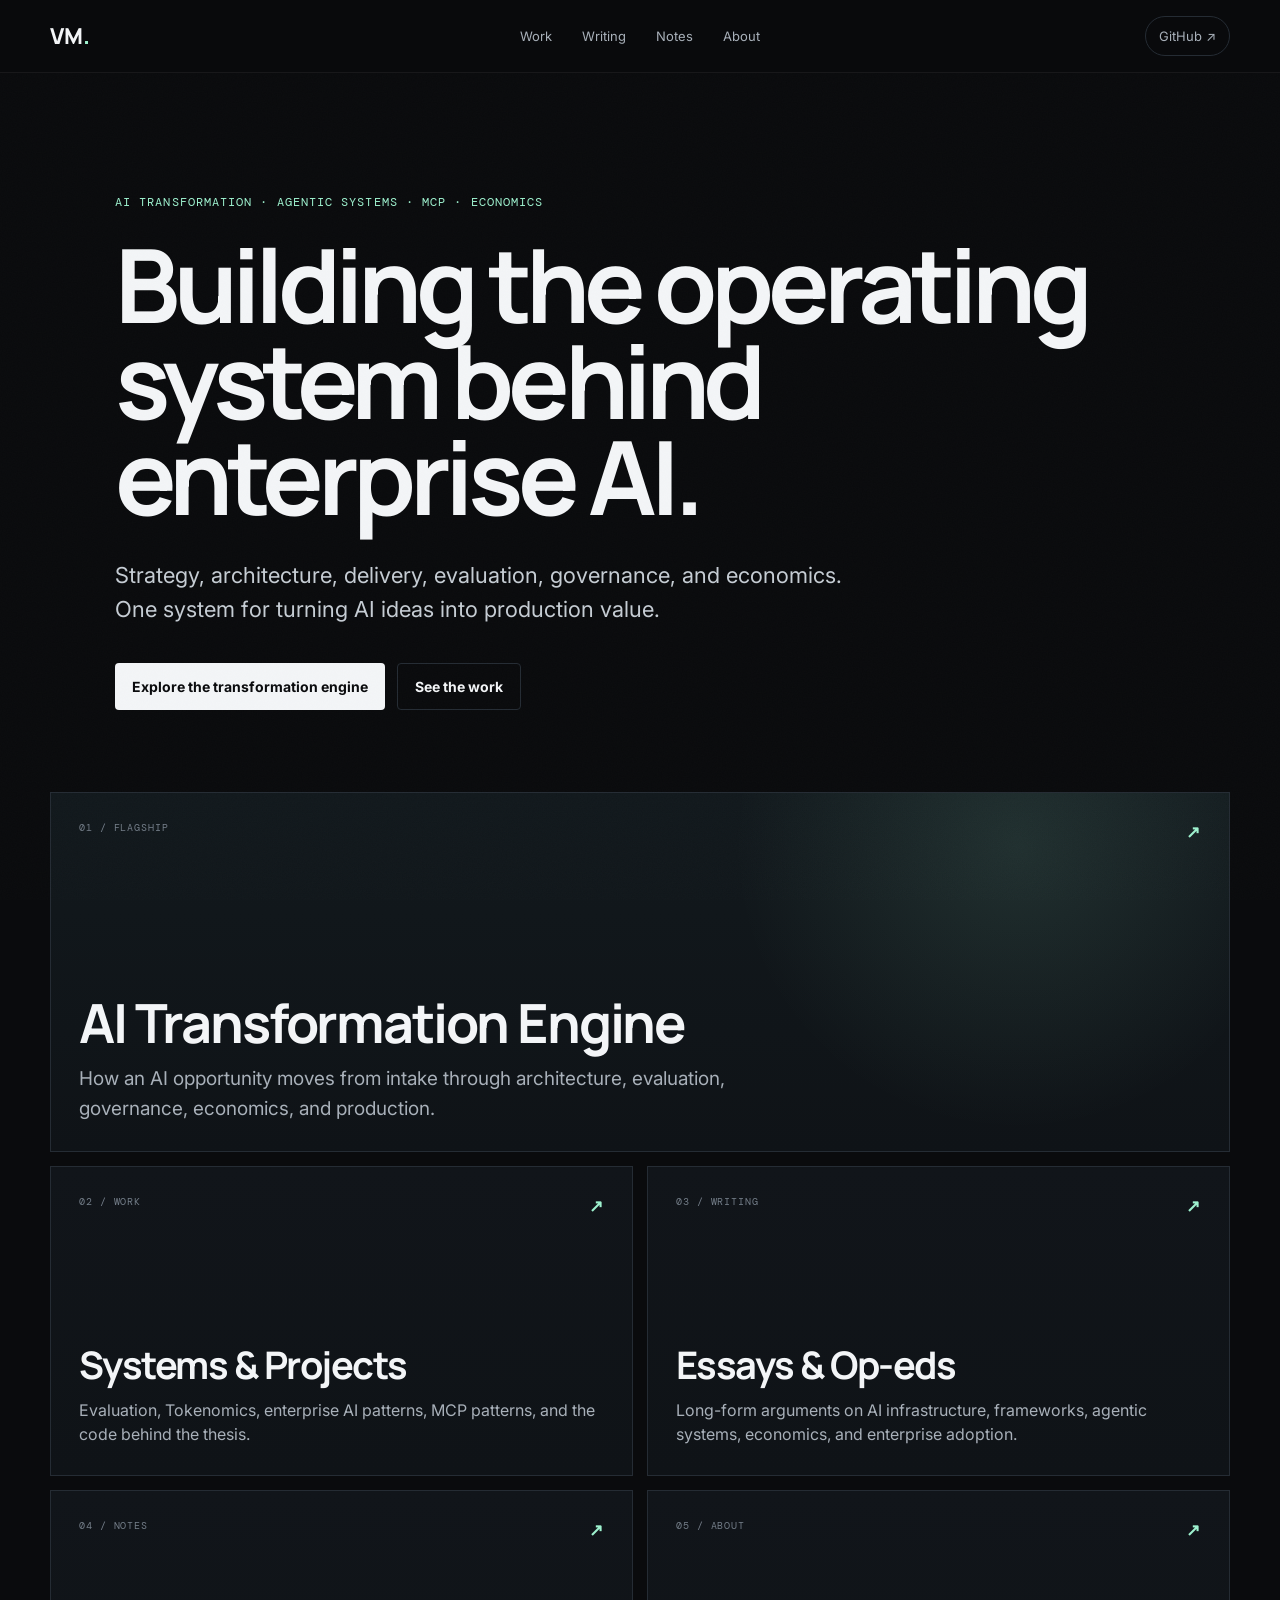
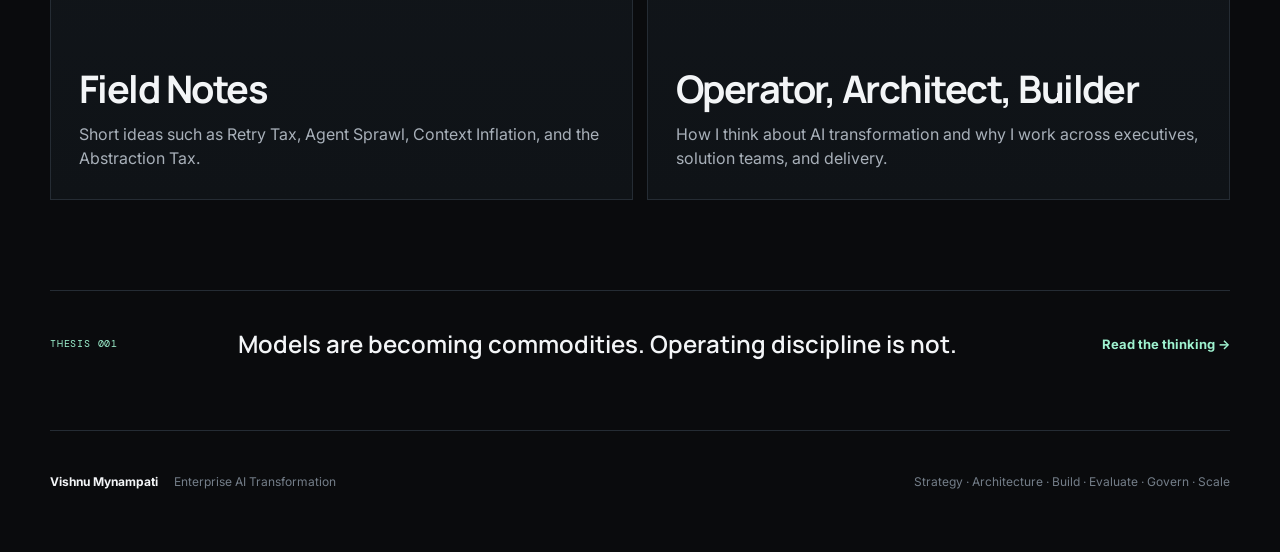
==== commit 4df39b86: "Load hub homepage stylesheet" ====
--- a/index.html
+++ b/index.html
@@ -9,6 +9,7 @@
   <link rel="preconnect" href="https://fonts.gstatic.com" crossorigin>
   <link href="https://fonts.googleapis.com/css2?family=DM+Mono:wght@400;500&family=Inter:wght@400;500;600&family=Manrope:wght@500;600;700;800&display=swap" rel="stylesheet">
   <link rel="stylesheet" href="styles.css" />
+  <link rel="stylesheet" href="home.css" />
 </head>
 <body>
   <div class="noise"></div>
@@ -39,42 +40,23 @@
     <section class="home-hub wrap">
       <a class="hub-card hub-feature" href="transformation.html">
         <div class="hub-top"><span>01 / FLAGSHIP</span><b>↗</b></div>
-        <div>
-          <h2>AI Transformation Engine</h2>
-          <p>How an AI opportunity moves from intake through architecture, evaluation, governance, economics, and production.</p>
-        </div>
+        <div><h2>AI Transformation Engine</h2><p>How an AI opportunity moves from intake through architecture, evaluation, governance, economics, and production.</p></div>
       </a>
-
       <a class="hub-card" href="work.html">
         <div class="hub-top"><span>02 / WORK</span><b>↗</b></div>
-        <div>
-          <h2>Systems & Projects</h2>
-          <p>Evaluation, Tokenomics, enterprise AI patterns, MCP patterns, and the code behind the thesis.</p>
-        </div>
+        <div><h2>Systems & Projects</h2><p>Evaluation, Tokenomics, enterprise AI patterns, MCP patterns, and the code behind the thesis.</p></div>
       </a>
-
       <a class="hub-card" href="writing.html">
         <div class="hub-top"><span>03 / WRITING</span><b>↗</b></div>
-        <div>
-          <h2>Essays & Op-eds</h2>
-          <p>Long-form arguments on AI infrastructure, frameworks, agentic systems, economics, and enterprise adoption.</p>
-        </div>
+        <div><h2>Essays & Op-eds</h2><p>Long-form arguments on AI infrastructure, frameworks, agentic systems, economics, and enterprise adoption.</p></div>
       </a>
-
       <a class="hub-card" href="notes.html">
         <div class="hub-top"><span>04 / NOTES</span><b>↗</b></div>
-        <div>
-          <h2>Field Notes</h2>
-          <p>Short ideas such as Retry Tax, Agent Sprawl, Context Inflation, and the Abstraction Tax.</p>
-        </div>
+        <div><h2>Field Notes</h2><p>Short ideas such as Retry Tax, Agent Sprawl, Context Inflation, and the Abstraction Tax.</p></div>
       </a>
-
       <a class="hub-card" href="about.html">
         <div class="hub-top"><span>05 / ABOUT</span><b>↗</b></div>
-        <div>
-          <h2>Operator, Architect, Builder</h2>
-          <p>How I think about AI transformation and why I work across executives, solution teams, and delivery.</p>
-        </div>
+        <div><h2>Operator, Architect, Builder</h2><p>How I think about AI transformation and why I work across executives, solution teams, and delivery.</p></div>
       </a>
     </section>
 
--- a/home.css
+++ b/home.css
@@ -0,0 +1 @@
+.home-hero{padding:120px 0 82px;max-width:1050px}.home-hero h1{font:700 clamp(58px,8vw,108px)/.94 Manrope,sans-serif;letter-spacing:-.058em;margin:0;max-width:1000px}.home-lede{font-size:22px;color:#c6cdd4;max-width:760px;margin:34px 0 0}.home-hub{display:grid;grid-template-columns:repeat(2,1fr);gap:14px;padding-bottom:90px}.hub-card{min-height:310px;background:linear-gradient(180deg,var(--panel),#0f1317);border:1px solid var(--line);padding:28px;color:var(--text);text-decoration:none;display:flex;flex-direction:column;justify-content:space-between;transition:transform .18s ease,border-color .18s ease,background .18s ease}.hub-card:hover{transform:translateY(-4px);border-color:#45515e;background:#151a20}.hub-feature{grid-column:1/-1;min-height:360px;background:radial-gradient(circle at 82% 15%,rgba(158,242,207,.11),transparent 28%),linear-gradient(180deg,#12191d,#0f1317)}.hub-top{display:flex;justify-content:space-between;font:10px "DM Mono",monospace;color:var(--muted2);letter-spacing:.09em;text-transform:uppercase}.hub-top b{color:var(--accent);font-size:17px}.hub-card h2{font:700 38px/1.03 Manrope,sans-serif;letter-spacing:-.04em;margin:0 0 14px}.hub-feature h2{font-size:54px;max-width:760px}.hub-card p{color:var(--muted);font-size:16px;max-width:700px;margin:0}.hub-feature p{font-size:19px}.home-thesis{border-top:1px solid var(--line);padding:36px 0 70px;display:grid;grid-template-columns:160px 1fr auto;gap:28px;align-items:center}.home-thesis span{font:10px "DM Mono",monospace;color:var(--accent);letter-spacing:.08em}.home-thesis p{font:600 24px Manrope,sans-serif;margin:0}.home-thesis a{color:var(--accent);text-decoration:none;font-weight:700;font-size:13px}@media(max-width:760px){.home-hero{padding:80px 0 62px}.home-hero h1{font-size:54px}.home-lede{font-size:19px}.home-hub{grid-template-columns:1fr}.hub-feature{grid-column:auto;min-height:320px}.hub-card h2,.hub-feature h2{font-size:34px}.home-thesis{grid-template-columns:1fr;gap:12px}.home-thesis p{font-size:21px}}
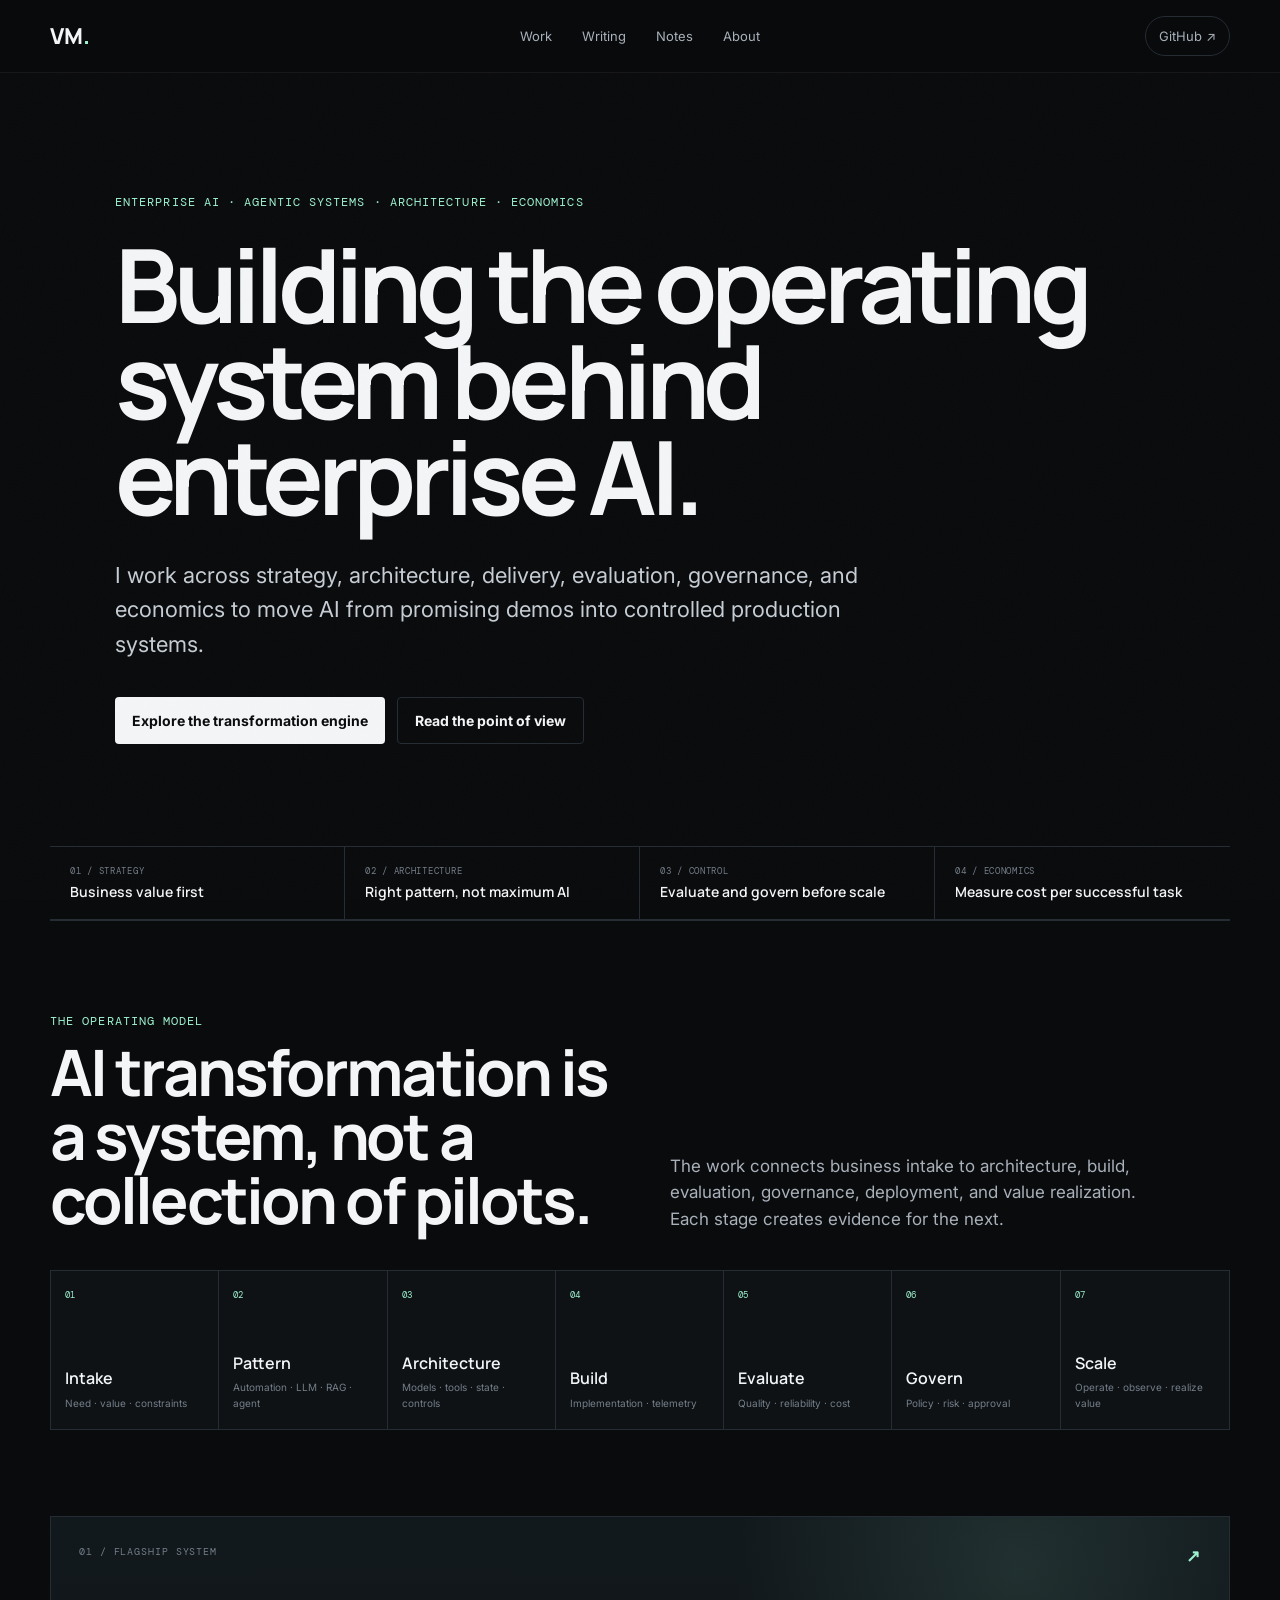
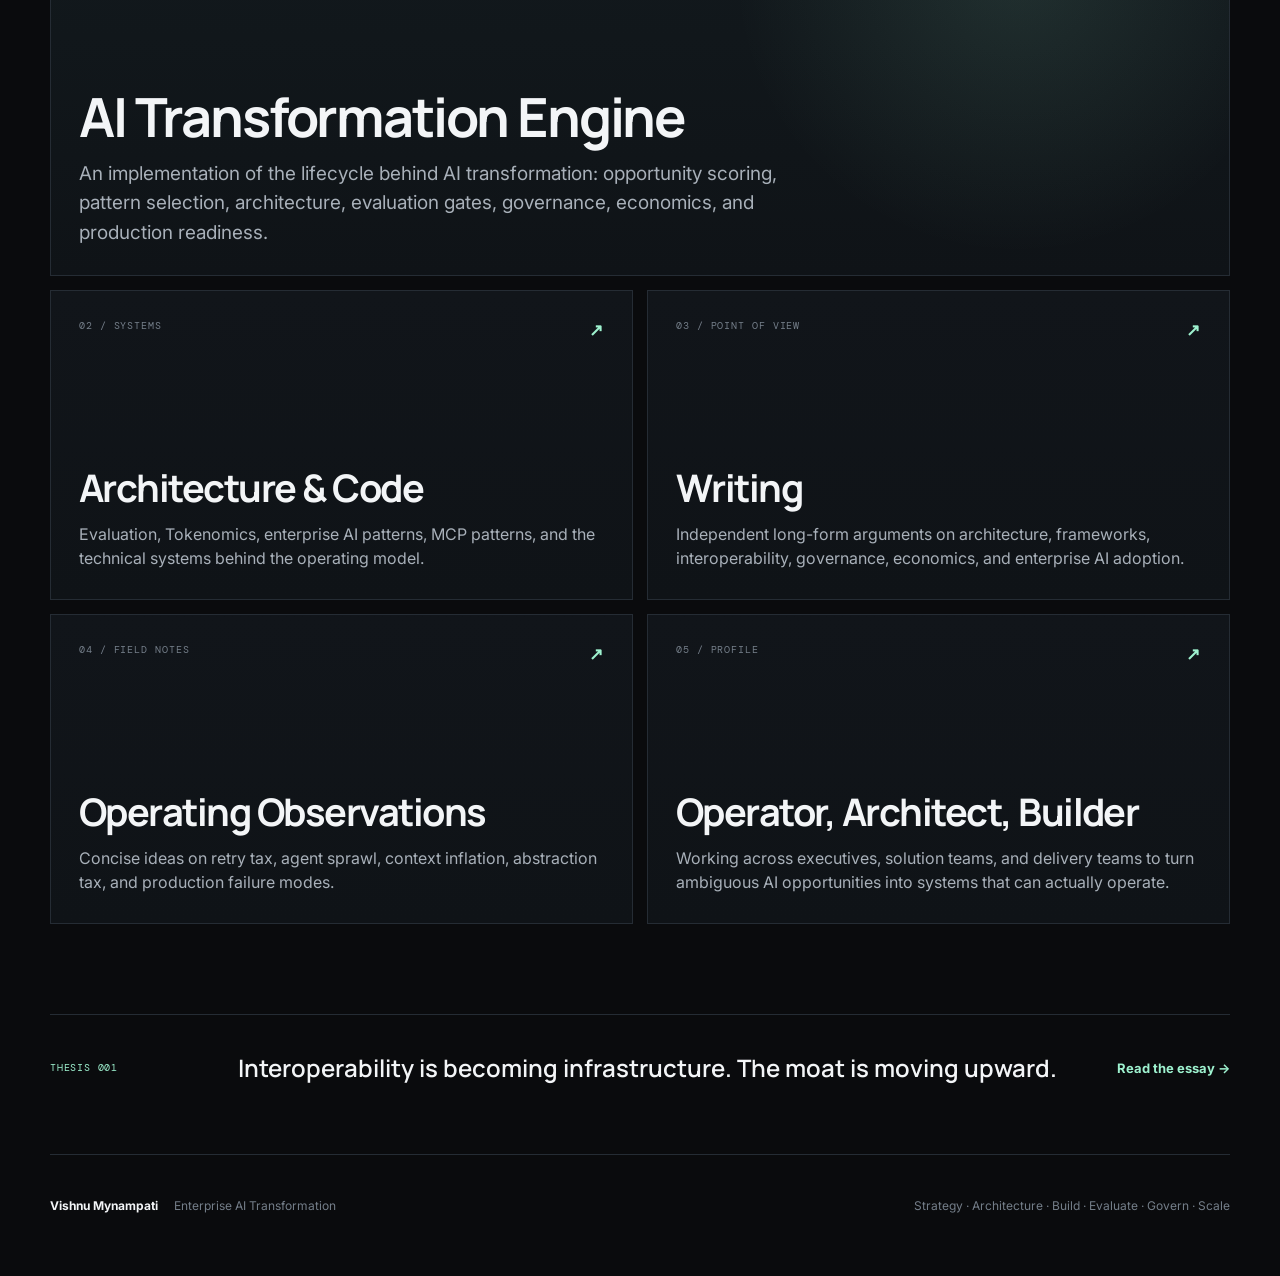
==== commit a6dc533f: "Reframe homepage as official enterprise AI site" ====
--- a/index.html
+++ b/index.html
@@ -5,11 +5,16 @@
   <meta name="viewport" content="width=device-width,initial-scale=1" />
   <title>Vishnu Mynampati | Enterprise AI Transformation</title>
   <meta name="description" content="Enterprise AI transformation, agentic systems, MCP interoperability, evaluation, governance, and AI economics." />
+  <meta property="og:title" content="Vishnu Mynampati | Enterprise AI Transformation" />
+  <meta property="og:description" content="Architecture, operating models, governance, evaluation, and economics for production enterprise AI." />
+  <meta property="og:type" content="website" />
+  <link rel="canonical" href="https://vishnu-my.com/" />
   <link rel="preconnect" href="https://fonts.googleapis.com">
   <link rel="preconnect" href="https://fonts.gstatic.com" crossorigin>
   <link href="https://fonts.googleapis.com/css2?family=DM+Mono:wght@400;500&family=Inter:wght@400;500;600&family=Manrope:wght@500;600;700;800&display=swap" rel="stylesheet">
   <link rel="stylesheet" href="styles.css" />
   <link rel="stylesheet" href="home.css" />
+  <link rel="stylesheet" href="enterprise.css" />
 </head>
 <body>
   <div class="noise"></div>
@@ -28,42 +33,65 @@
 
   <main>
     <section class="home-hero wrap">
-      <p class="kicker">AI TRANSFORMATION · AGENTIC SYSTEMS · MCP · ECONOMICS</p>
+      <p class="kicker">ENTERPRISE AI · AGENTIC SYSTEMS · ARCHITECTURE · ECONOMICS</p>
       <h1>Building the operating system behind enterprise AI.</h1>
-      <p class="home-lede">Strategy, architecture, delivery, evaluation, governance, and economics. One system for turning AI ideas into production value.</p>
+      <p class="home-lede">I work across strategy, architecture, delivery, evaluation, governance, and economics to move AI from promising demos into controlled production systems.</p>
       <div class="hero-actions">
         <a class="button primary" href="transformation.html">Explore the transformation engine</a>
-        <a class="button secondary" href="work.html">See the work</a>
+        <a class="button secondary" href="writing.html">Read the point of view</a>
+      </div>
+    </section>
+
+    <section class="official-strip wrap" aria-label="Enterprise AI disciplines">
+      <div><span>01 / STRATEGY</span><strong>Business value first</strong></div>
+      <div><span>02 / ARCHITECTURE</span><strong>Right pattern, not maximum AI</strong></div>
+      <div><span>03 / CONTROL</span><strong>Evaluate and govern before scale</strong></div>
+      <div><span>04 / ECONOMICS</span><strong>Measure cost per successful task</strong></div>
+    </section>
+
+    <section class="enterprise-system wrap">
+      <div class="enterprise-system-head">
+        <div><span class="kicker">THE OPERATING MODEL</span><h2>AI transformation is a system, not a collection of pilots.</h2></div>
+        <p>The work connects business intake to architecture, build, evaluation, governance, deployment, and value realization. Each stage creates evidence for the next.</p>
+      </div>
+      <div class="operating-model">
+        <div><span>01</span><strong>Intake</strong><small>Need · value · constraints</small></div>
+        <div><span>02</span><strong>Pattern</strong><small>Automation · LLM · RAG · agent</small></div>
+        <div><span>03</span><strong>Architecture</strong><small>Models · tools · state · controls</small></div>
+        <div><span>04</span><strong>Build</strong><small>Implementation · telemetry</small></div>
+        <div><span>05</span><strong>Evaluate</strong><small>Quality · reliability · cost</small></div>
+        <div><span>06</span><strong>Govern</strong><small>Policy · risk · approval</small></div>
+        <div><span>07</span><strong>Scale</strong><small>Operate · observe · realize value</small></div>
       </div>
     </section>
 
     <section class="home-hub wrap">
       <a class="hub-card hub-feature" href="transformation.html">
-        <div class="hub-top"><span>01 / FLAGSHIP</span><b>↗</b></div>
-        <div><h2>AI Transformation Engine</h2><p>How an AI opportunity moves from intake through architecture, evaluation, governance, economics, and production.</p></div>
+        <div class="hub-top"><span>01 / FLAGSHIP SYSTEM</span><b>↗</b></div>
+        <div><h2>AI Transformation Engine</h2><p>An implementation of the lifecycle behind AI transformation: opportunity scoring, pattern selection, architecture, evaluation gates, governance, economics, and production readiness.</p></div>
       </a>
       <a class="hub-card" href="work.html">
-        <div class="hub-top"><span>02 / WORK</span><b>↗</b></div>
-        <div><h2>Systems & Projects</h2><p>Evaluation, Tokenomics, enterprise AI patterns, MCP patterns, and the code behind the thesis.</p></div>
+        <div class="hub-top"><span>02 / SYSTEMS</span><b>↗</b></div>
+        <div><h2>Architecture & Code</h2><p>Evaluation, Tokenomics, enterprise AI patterns, MCP patterns, and the technical systems behind the operating model.</p></div>
       </a>
       <a class="hub-card" href="writing.html">
-        <div class="hub-top"><span>03 / WRITING</span><b>↗</b></div>
-        <div><h2>Essays & Op-eds</h2><p>Long-form arguments on AI infrastructure, frameworks, agentic systems, economics, and enterprise adoption.</p></div>
+        <div class="hub-top"><span>03 / POINT OF VIEW</span><b>↗</b></div>
+        <div><h2>Writing</h2><p>Independent long-form arguments on architecture, frameworks, interoperability, governance, economics, and enterprise AI adoption.</p></div>
       </a>
       <a class="hub-card" href="notes.html">
-        <div class="hub-top"><span>04 / NOTES</span><b>↗</b></div>
-        <div><h2>Field Notes</h2><p>Short ideas such as Retry Tax, Agent Sprawl, Context Inflation, and the Abstraction Tax.</p></div>
+        <div class="hub-top"><span>04 / FIELD NOTES</span><b>↗</b></div>
+        <div><h2>Operating Observations</h2><p>Concise ideas on retry tax, agent sprawl, context inflation, abstraction tax, and production failure modes.</p></div>
       </a>
       <a class="hub-card" href="about.html">
-        <div class="hub-top"><span>05 / ABOUT</span><b>↗</b></div>
-        <div><h2>Operator, Architect, Builder</h2><p>How I think about AI transformation and why I work across executives, solution teams, and delivery.</p></div>
+        <div class="hub-top"><span>05 / PROFILE</span><b>↗</b></div>
+        <div><h2>Operator, Architect, Builder</h2><p>Working across executives, solution teams, and delivery teams to turn ambiguous AI opportunities into systems that can actually operate.</p></div>
       </a>
     </section>
 
     <section class="home-thesis wrap">
       <span>THESIS 001</span>
-      <p>Models are becoming commodities. Operating discipline is not.</p>
-      <a href="writing.html">Read the thinking →</a>
+      <p>Interoperability is becoming infrastructure. The moat is moving upward.</p>
+      <a href="writing/mcp-framework-moat.html">Read the essay →</a>
     </section>
   </main>
 
--- a/enterprise.css
+++ b/enterprise.css
@@ -0,0 +1,6 @@
+.nav-links a.active{color:var(--text)}
+.publication-hero{padding-bottom:86px}.publication-feature{padding:64px 0 46px}.feature-index{font:10px "DM Mono",monospace;letter-spacing:.1em;color:var(--muted2);margin-bottom:18px}.feature-essay{display:grid;grid-template-columns:1.05fr .95fr;gap:60px;background:linear-gradient(135deg,#12181d,#0d1114);border:1px solid var(--line);padding:44px;text-decoration:none;color:inherit}.feature-essay-copy{display:flex;flex-direction:column}.feature-essay .tag{font:10px "DM Mono",monospace;letter-spacing:.08em;color:var(--accent)}.feature-essay h2{font:700 clamp(38px,5vw,62px)/1 Manrope,sans-serif;letter-spacing:-.045em;margin:74px 0 18px;max-width:650px}.feature-essay p{font-size:17px;color:var(--muted);max-width:650px}.read-link{margin-top:auto;padding-top:38px;color:var(--accent);font-weight:700;font-size:14px}.mini-stack{display:flex;flex-direction:column;justify-content:center;border-left:1px solid var(--line);padding-left:40px}.mini-stack div{padding:18px 0;border-bottom:1px solid var(--line);display:grid;grid-template-columns:34px 1fr;column-gap:12px}.mini-stack div:last-child{border-bottom:0}.mini-stack span{grid-row:1/3;font:10px "DM Mono",monospace;color:var(--muted2);padding-top:4px}.mini-stack strong{font:600 16px Manrope,sans-serif}.mini-stack small{color:var(--muted2);font-size:12px;margin-top:4px}.mini-stack .stack-accent{background:rgba(158,242,207,.04);box-shadow:inset 2px 0 var(--accent);padding-left:16px;margin-left:-16px}.publication-principles{display:grid;grid-template-columns:repeat(3,1fr);gap:1px;background:var(--line);border:1px solid var(--line);margin-bottom:100px}.publication-principles>div{background:var(--bg);padding:28px;min-height:220px}.publication-principles span{font:10px "DM Mono",monospace;color:var(--accent);letter-spacing:.08em}.publication-principles h3{font:600 23px Manrope,sans-serif;margin:48px 0 10px}.publication-principles p{color:var(--muted);font-size:14px;margin:0}
+.editorial-head{max-width:1060px}.thesis-banner{margin:34px 0 68px;border:1px solid var(--line);background:linear-gradient(90deg,rgba(158,242,207,.07),rgba(158,242,207,.015));padding:28px 34px;display:grid;grid-template-columns:160px 1fr;gap:30px;align-items:start}.thesis-banner span,.figure-head span,.process-title span{font:10px "DM Mono",monospace;color:var(--accent);letter-spacing:.1em}.thesis-banner p{font:600 24px/1.35 Manrope,sans-serif;letter-spacing:-.02em;margin:0;max-width:850px}.architecture-figure{margin:0 0 82px;padding:36px;border:1px solid var(--line);background:#0d1013}.figure-head{display:flex;justify-content:space-between;gap:50px;align-items:end;margin-bottom:32px}.figure-head h2{font:700 35px Manrope,sans-serif;letter-spacing:-.035em;margin:6px 0 0}.figure-head p{color:var(--muted);font-size:14px;max-width:420px;margin:0}.stack-diagram{border:1px solid var(--line)}.stack-row{display:grid;grid-template-columns:45px 220px 1fr 180px;gap:18px;align-items:center;min-height:72px;padding:0 20px;border-bottom:1px solid var(--line);background:#101419}.stack-row:last-child{border-bottom:0}.stack-num{font:10px "DM Mono",monospace;color:var(--muted2)}.stack-row strong{font:600 15px Manrope,sans-serif}.stack-row small{color:var(--muted);font-size:12px}.stack-row em{font:10px "DM Mono",monospace;color:var(--muted2);font-style:normal;text-align:right}.control-row{background:linear-gradient(90deg,rgba(158,242,207,.11),#101419)}.control-row em{color:var(--accent)}.protocol-row{box-shadow:inset 3px 0 var(--accent);background:#12191a}.protocol-row strong,.protocol-row em{color:var(--accent)}.figure-caption{font-size:11px;color:var(--muted2);margin:16px 0 0}.article-aside .aside-rule{height:1px;background:var(--line);margin:18px 0}.article-aside small{display:block;font:9px "DM Mono",monospace;color:var(--muted2);margin:8px 0;text-transform:uppercase;letter-spacing:.06em}.process-figure{margin:46px 0;padding:28px;border:1px solid var(--line);background:#0d1114}.process-title{display:flex;justify-content:space-between;gap:20px;margin-bottom:26px}.process-title strong{font:600 16px Manrope,sans-serif;color:var(--text)}.process-flow{display:grid;grid-template-columns:1fr auto 1.15fr auto 1fr auto 1fr;gap:10px;align-items:center}.process-flow>i{font-style:normal;color:var(--muted2);text-align:center}.flow-box{min-height:108px;border:1px solid var(--line);padding:14px;display:flex;flex-direction:column;justify-content:center;background:#101419}.flow-box small{font:9px "DM Mono",monospace;color:var(--muted2);letter-spacing:.07em}.flow-box b{font:600 14px Manrope,sans-serif;margin-top:5px}.flow-box span{font-size:10px;color:var(--muted2);margin-top:5px}.flow-box.orchestrator{border-color:#46515a;background:#141a1e}.flow-box.mcp{border-color:var(--accent);background:rgba(158,242,207,.055)}.flow-box.mcp small,.flow-box.mcp b{color:var(--accent)}.control-rail{display:grid;grid-template-columns:repeat(5,1fr);gap:8px;margin-top:14px}.control-rail span{border-top:1px solid var(--line);padding-top:8px;text-align:center;font:9px "DM Mono",monospace;color:var(--muted2);text-transform:uppercase}.comparison-grid{display:grid;grid-template-columns:repeat(3,1fr);border:1px solid var(--line);margin:46px 0}.comparison-grid>div{padding:24px;border-right:1px solid var(--line);min-height:220px}.comparison-grid>div:last-child{border-right:0}.comparison-grid span{font:10px "DM Mono",monospace;color:var(--accent)}.comparison-grid h3{font:600 19px/1.25 Manrope,sans-serif;color:var(--text);margin:42px 0 10px}.comparison-grid p{font-size:13px!important;line-height:1.55!important;color:var(--muted);margin:0!important}.decision-table{border:1px solid var(--line);margin:46px 0;font-size:13px}.decision-table>div{display:grid;grid-template-columns:1.25fr .8fr 1.3fr;gap:16px;padding:13px 17px;border-bottom:1px solid var(--line);align-items:center}.decision-table>div:last-child{border-bottom:0}.decision-head{background:#13181d;font:9px "DM Mono",monospace;color:var(--muted2);letter-spacing:.06em}.decision-table b{font-weight:600;color:var(--text)}.decision-table span{color:var(--muted)}.decision-table .yes{color:var(--accent)}
+.official-strip{border-top:1px solid var(--line);border-bottom:1px solid var(--line);display:grid;grid-template-columns:repeat(4,1fr);margin-top:20px}.official-strip div{padding:18px 20px;border-right:1px solid var(--line)}.official-strip div:last-child{border-right:0}.official-strip span{display:block;font:9px "DM Mono",monospace;color:var(--muted2);letter-spacing:.08em;text-transform:uppercase}.official-strip strong{display:block;font:600 14px Manrope,sans-serif;margin-top:5px}.enterprise-system{padding:86px 0;border-top:1px solid var(--line)}.enterprise-system-head{display:grid;grid-template-columns:1fr 1fr;gap:60px;align-items:end;margin-bottom:38px}.enterprise-system-head h2{font:700 clamp(40px,5vw,66px)/1 Manrope,sans-serif;letter-spacing:-.045em;margin:8px 0 0}.enterprise-system-head p{color:var(--muted);font-size:17px;margin:0;max-width:500px}.operating-model{display:grid;grid-template-columns:repeat(7,1fr);border:1px solid var(--line)}.operating-model div{min-height:158px;padding:18px 14px;border-right:1px solid var(--line);display:flex;flex-direction:column;background:#0e1215}.operating-model div:last-child{border-right:0}.operating-model span{font:9px "DM Mono",monospace;color:var(--accent)}.operating-model strong{font:600 16px/1.2 Manrope,sans-serif;margin-top:auto}.operating-model small{font-size:10px;color:var(--muted2);margin-top:7px}
+@media(max-width:900px){.feature-essay{grid-template-columns:1fr}.mini-stack{border-left:0;border-top:1px solid var(--line);padding:30px 0 0}.publication-principles{grid-template-columns:1fr}.architecture-figure{padding:24px}.stack-row{grid-template-columns:38px 180px 1fr}.stack-row em{display:none}.process-flow{grid-template-columns:1fr;}.process-flow>i{transform:rotate(90deg)}.control-rail{grid-template-columns:1fr 1fr}.comparison-grid{grid-template-columns:1fr}.comparison-grid>div{border-right:0;border-bottom:1px solid var(--line)}.comparison-grid>div:last-child{border-bottom:0}.official-strip{grid-template-columns:1fr 1fr}.official-strip div:nth-child(2){border-right:0}.official-strip div:nth-child(-n+2){border-bottom:1px solid var(--line)}.enterprise-system-head{grid-template-columns:1fr}.operating-model{grid-template-columns:1fr 1fr}.operating-model div{border-bottom:1px solid var(--line)}}
+@media(max-width:640px){.feature-essay{padding:26px}.feature-essay h2{margin-top:45px;font-size:39px}.thesis-banner{grid-template-columns:1fr;padding:22px}.thesis-banner p{font-size:20px}.figure-head{display:block}.figure-head p{margin-top:14px}.architecture-figure{margin-left:-2px;margin-right:-2px;padding:16px}.stack-row{grid-template-columns:32px 1fr;padding:14px;min-height:auto}.stack-row small{grid-column:2}.process-figure{padding:18px}.process-title{display:block}.process-title strong{display:block;margin-top:8px}.control-rail{grid-template-columns:1fr}.decision-table>div{grid-template-columns:1fr;gap:5px}.decision-head{display:none!important}.official-strip{grid-template-columns:1fr}.official-strip div{border-right:0;border-bottom:1px solid var(--line)!important}.operating-model{grid-template-columns:1fr}.operating-model div{border-right:0}.publication-principles{margin-bottom:70px}}
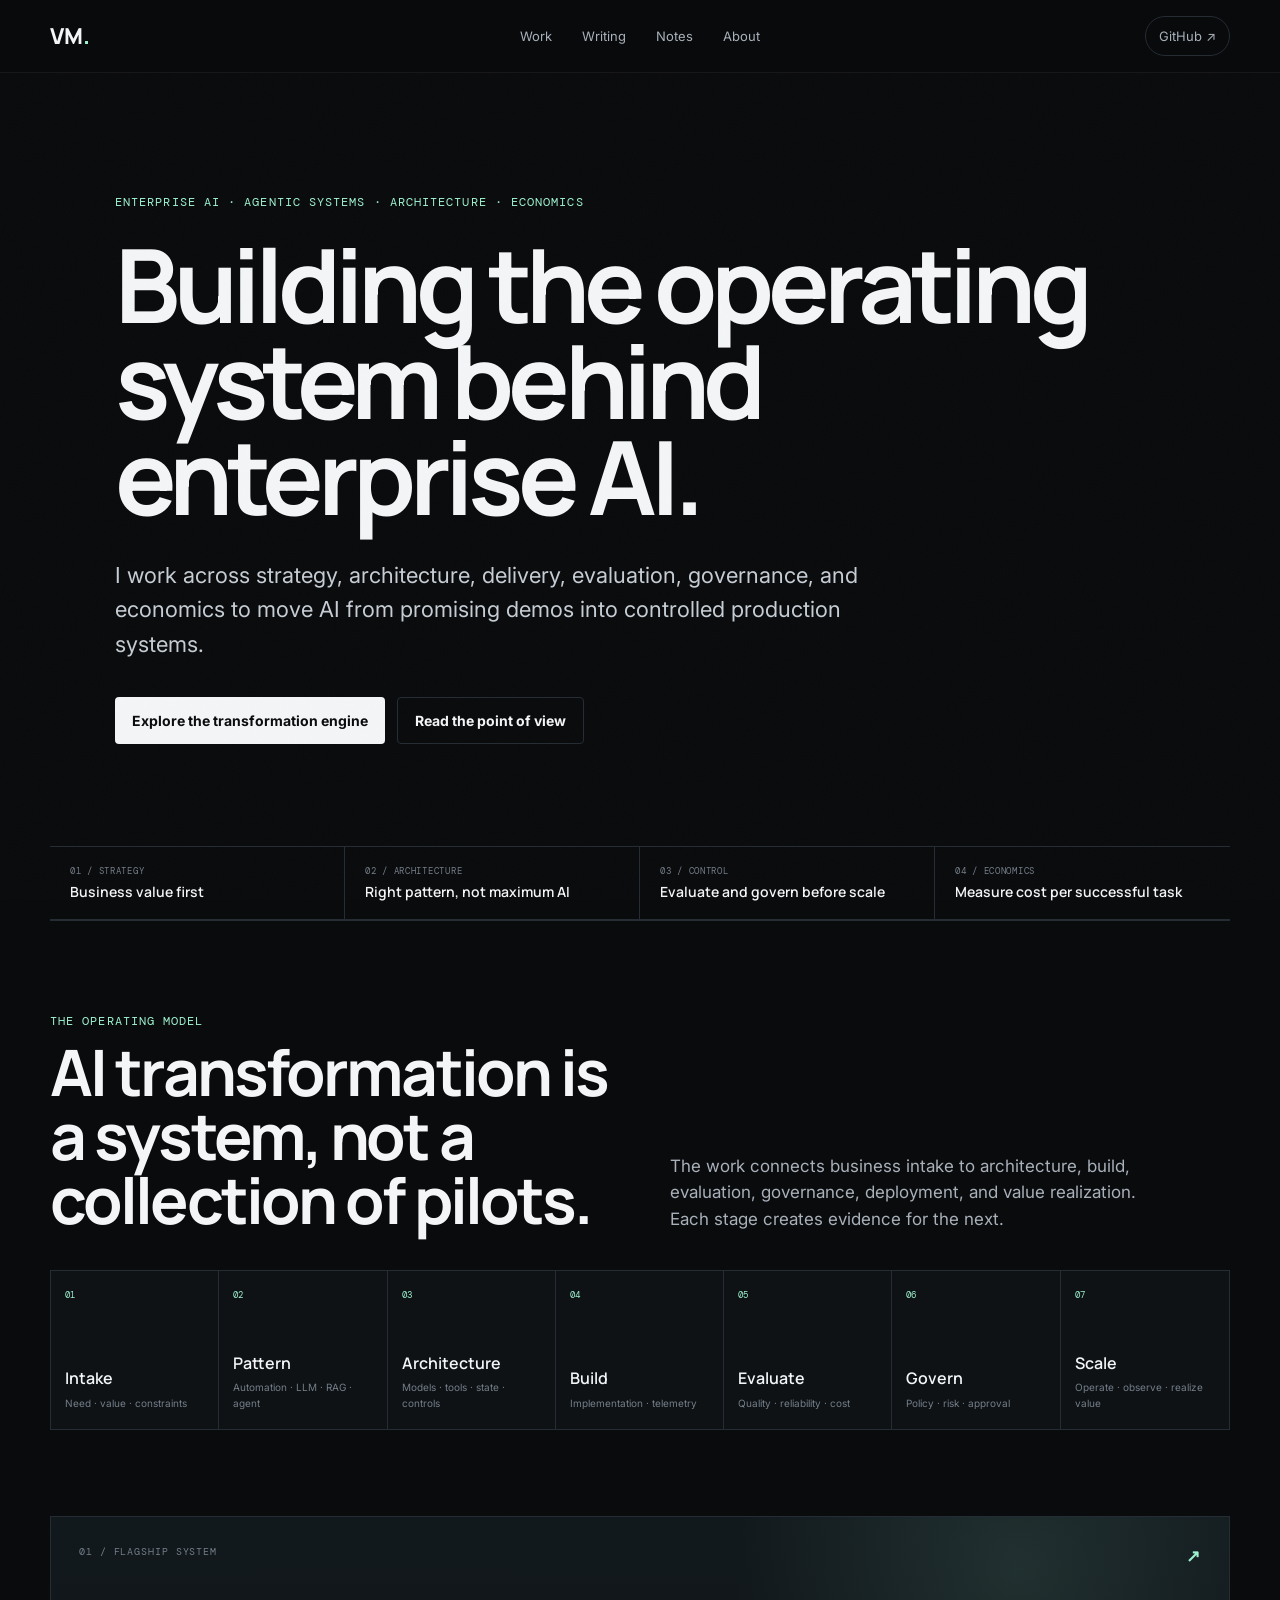
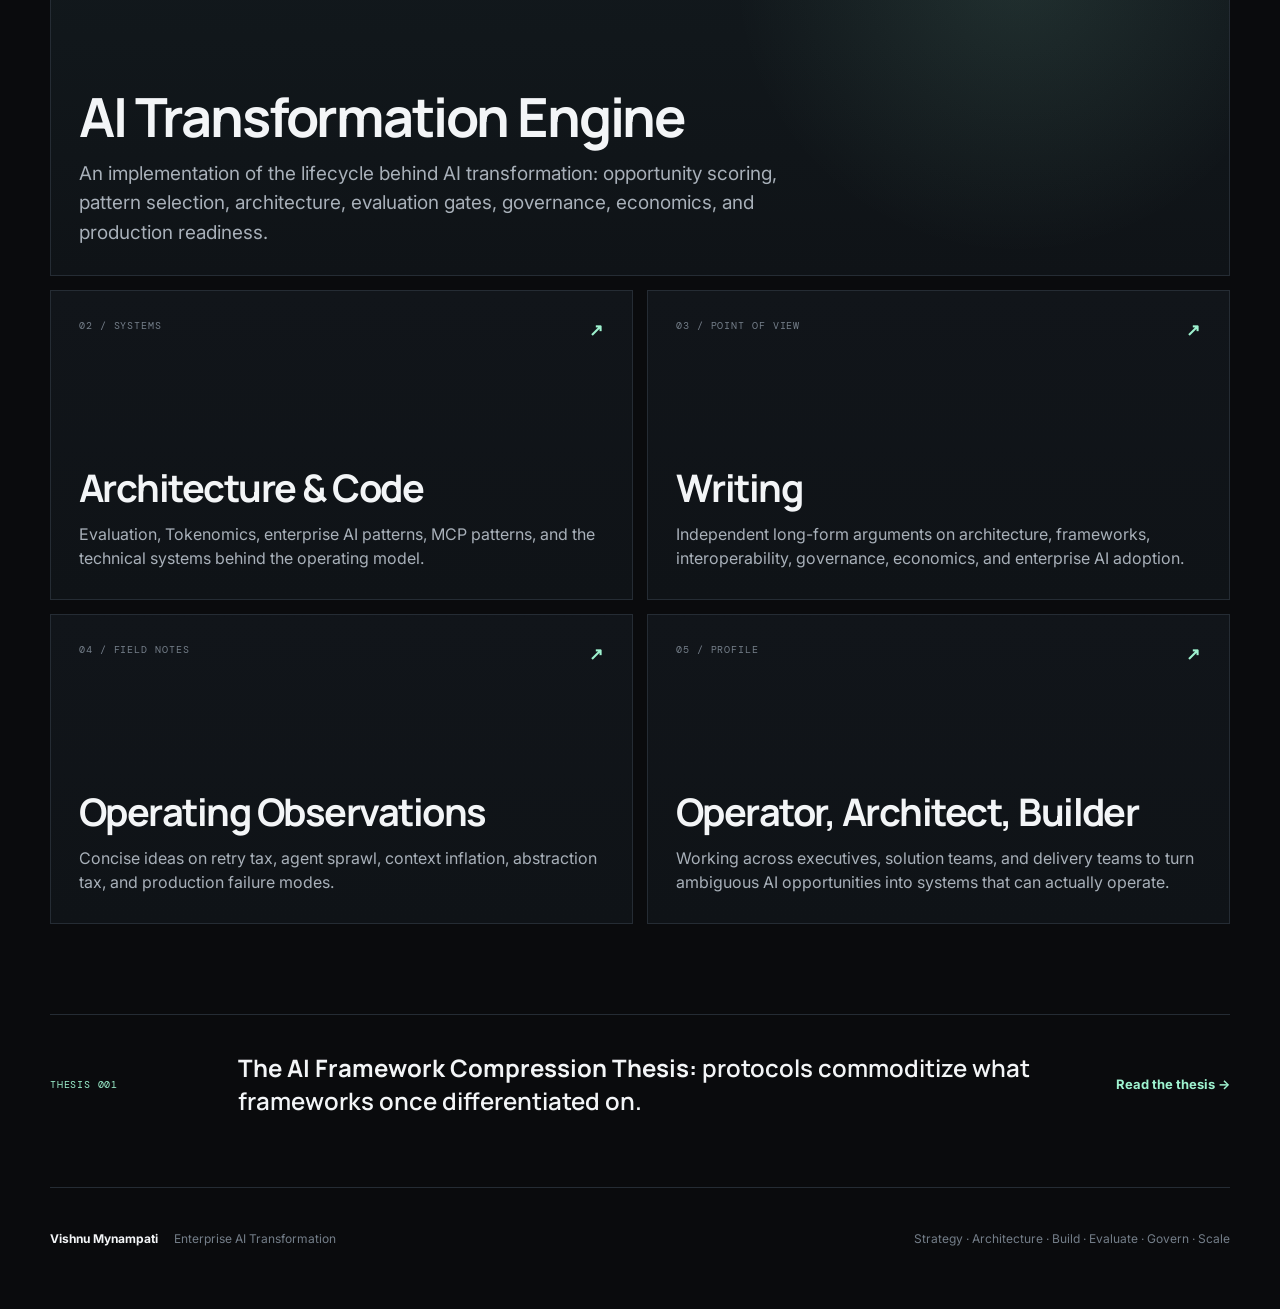
==== commit 9a957e33: "Promote AI Framework Compression Thesis on homepage" ====
--- a/index.html
+++ b/index.html
@@ -90,8 +90,8 @@
 
     <section class="home-thesis wrap">
       <span>THESIS 001</span>
-      <p>Interoperability is becoming infrastructure. The moat is moving upward.</p>
-      <a href="writing/mcp-framework-moat.html">Read the essay →</a>
+      <p><strong>The AI Framework Compression Thesis:</strong> protocols commoditize what frameworks once differentiated on.</p>
+      <a href="writing/mcp-framework-moat.html">Read the thesis →</a>
     </section>
   </main>
 
--- a/enterprise.css
+++ b/enterprise.css
@@ -2,5 +2,7 @@
 .publication-hero{padding-bottom:86px}.publication-feature{padding:64px 0 46px}.feature-index{font:10px "DM Mono",monospace;letter-spacing:.1em;color:var(--muted2);margin-bottom:18px}.feature-essay{display:grid;grid-template-columns:1.05fr .95fr;gap:60px;background:linear-gradient(135deg,#12181d,#0d1114);border:1px solid var(--line);padding:44px;text-decoration:none;color:inherit}.feature-essay-copy{display:flex;flex-direction:column}.feature-essay .tag{font:10px "DM Mono",monospace;letter-spacing:.08em;color:var(--accent)}.feature-essay h2{font:700 clamp(38px,5vw,62px)/1 Manrope,sans-serif;letter-spacing:-.045em;margin:74px 0 18px;max-width:650px}.feature-essay p{font-size:17px;color:var(--muted);max-width:650px}.read-link{margin-top:auto;padding-top:38px;color:var(--accent);font-weight:700;font-size:14px}.mini-stack{display:flex;flex-direction:column;justify-content:center;border-left:1px solid var(--line);padding-left:40px}.mini-stack div{padding:18px 0;border-bottom:1px solid var(--line);display:grid;grid-template-columns:34px 1fr;column-gap:12px}.mini-stack div:last-child{border-bottom:0}.mini-stack span{grid-row:1/3;font:10px "DM Mono",monospace;color:var(--muted2);padding-top:4px}.mini-stack strong{font:600 16px Manrope,sans-serif}.mini-stack small{color:var(--muted2);font-size:12px;margin-top:4px}.mini-stack .stack-accent{background:rgba(158,242,207,.04);box-shadow:inset 2px 0 var(--accent);padding-left:16px;margin-left:-16px}.publication-principles{display:grid;grid-template-columns:repeat(3,1fr);gap:1px;background:var(--line);border:1px solid var(--line);margin-bottom:100px}.publication-principles>div{background:var(--bg);padding:28px;min-height:220px}.publication-principles span{font:10px "DM Mono",monospace;color:var(--accent);letter-spacing:.08em}.publication-principles h3{font:600 23px Manrope,sans-serif;margin:48px 0 10px}.publication-principles p{color:var(--muted);font-size:14px;margin:0}
 .editorial-head{max-width:1060px}.thesis-banner{margin:34px 0 68px;border:1px solid var(--line);background:linear-gradient(90deg,rgba(158,242,207,.07),rgba(158,242,207,.015));padding:28px 34px;display:grid;grid-template-columns:160px 1fr;gap:30px;align-items:start}.thesis-banner span,.figure-head span,.process-title span{font:10px "DM Mono",monospace;color:var(--accent);letter-spacing:.1em}.thesis-banner p{font:600 24px/1.35 Manrope,sans-serif;letter-spacing:-.02em;margin:0;max-width:850px}.architecture-figure{margin:0 0 82px;padding:36px;border:1px solid var(--line);background:#0d1013}.figure-head{display:flex;justify-content:space-between;gap:50px;align-items:end;margin-bottom:32px}.figure-head h2{font:700 35px Manrope,sans-serif;letter-spacing:-.035em;margin:6px 0 0}.figure-head p{color:var(--muted);font-size:14px;max-width:420px;margin:0}.stack-diagram{border:1px solid var(--line)}.stack-row{display:grid;grid-template-columns:45px 220px 1fr 180px;gap:18px;align-items:center;min-height:72px;padding:0 20px;border-bottom:1px solid var(--line);background:#101419}.stack-row:last-child{border-bottom:0}.stack-num{font:10px "DM Mono",monospace;color:var(--muted2)}.stack-row strong{font:600 15px Manrope,sans-serif}.stack-row small{color:var(--muted);font-size:12px}.stack-row em{font:10px "DM Mono",monospace;color:var(--muted2);font-style:normal;text-align:right}.control-row{background:linear-gradient(90deg,rgba(158,242,207,.11),#101419)}.control-row em{color:var(--accent)}.protocol-row{box-shadow:inset 3px 0 var(--accent);background:#12191a}.protocol-row strong,.protocol-row em{color:var(--accent)}.figure-caption{font-size:11px;color:var(--muted2);margin:16px 0 0}.article-aside .aside-rule{height:1px;background:var(--line);margin:18px 0}.article-aside small{display:block;font:9px "DM Mono",monospace;color:var(--muted2);margin:8px 0;text-transform:uppercase;letter-spacing:.06em}.process-figure{margin:46px 0;padding:28px;border:1px solid var(--line);background:#0d1114}.process-title{display:flex;justify-content:space-between;gap:20px;margin-bottom:26px}.process-title strong{font:600 16px Manrope,sans-serif;color:var(--text)}.process-flow{display:grid;grid-template-columns:1fr auto 1.15fr auto 1fr auto 1fr;gap:10px;align-items:center}.process-flow>i{font-style:normal;color:var(--muted2);text-align:center}.flow-box{min-height:108px;border:1px solid var(--line);padding:14px;display:flex;flex-direction:column;justify-content:center;background:#101419}.flow-box small{font:9px "DM Mono",monospace;color:var(--muted2);letter-spacing:.07em}.flow-box b{font:600 14px Manrope,sans-serif;margin-top:5px}.flow-box span{font-size:10px;color:var(--muted2);margin-top:5px}.flow-box.orchestrator{border-color:#46515a;background:#141a1e}.flow-box.mcp{border-color:var(--accent);background:rgba(158,242,207,.055)}.flow-box.mcp small,.flow-box.mcp b{color:var(--accent)}.control-rail{display:grid;grid-template-columns:repeat(5,1fr);gap:8px;margin-top:14px}.control-rail span{border-top:1px solid var(--line);padding-top:8px;text-align:center;font:9px "DM Mono",monospace;color:var(--muted2);text-transform:uppercase}.comparison-grid{display:grid;grid-template-columns:repeat(3,1fr);border:1px solid var(--line);margin:46px 0}.comparison-grid>div{padding:24px;border-right:1px solid var(--line);min-height:220px}.comparison-grid>div:last-child{border-right:0}.comparison-grid span{font:10px "DM Mono",monospace;color:var(--accent)}.comparison-grid h3{font:600 19px/1.25 Manrope,sans-serif;color:var(--text);margin:42px 0 10px}.comparison-grid p{font-size:13px!important;line-height:1.55!important;color:var(--muted);margin:0!important}.decision-table{border:1px solid var(--line);margin:46px 0;font-size:13px}.decision-table>div{display:grid;grid-template-columns:1.25fr .8fr 1.3fr;gap:16px;padding:13px 17px;border-bottom:1px solid var(--line);align-items:center}.decision-table>div:last-child{border-bottom:0}.decision-head{background:#13181d;font:9px "DM Mono",monospace;color:var(--muted2);letter-spacing:.06em}.decision-table b{font-weight:600;color:var(--text)}.decision-table span{color:var(--muted)}.decision-table .yes{color:var(--accent)}
 .official-strip{border-top:1px solid var(--line);border-bottom:1px solid var(--line);display:grid;grid-template-columns:repeat(4,1fr);margin-top:20px}.official-strip div{padding:18px 20px;border-right:1px solid var(--line)}.official-strip div:last-child{border-right:0}.official-strip span{display:block;font:9px "DM Mono",monospace;color:var(--muted2);letter-spacing:.08em;text-transform:uppercase}.official-strip strong{display:block;font:600 14px Manrope,sans-serif;margin-top:5px}.enterprise-system{padding:86px 0;border-top:1px solid var(--line)}.enterprise-system-head{display:grid;grid-template-columns:1fr 1fr;gap:60px;align-items:end;margin-bottom:38px}.enterprise-system-head h2{font:700 clamp(40px,5vw,66px)/1 Manrope,sans-serif;letter-spacing:-.045em;margin:8px 0 0}.enterprise-system-head p{color:var(--muted);font-size:17px;margin:0;max-width:500px}.operating-model{display:grid;grid-template-columns:repeat(7,1fr);border:1px solid var(--line)}.operating-model div{min-height:158px;padding:18px 14px;border-right:1px solid var(--line);display:flex;flex-direction:column;background:#0e1215}.operating-model div:last-child{border-right:0}.operating-model span{font:9px "DM Mono",monospace;color:var(--accent)}.operating-model strong{font:600 16px/1.2 Manrope,sans-serif;margin-top:auto}.operating-model small{font-size:10px;color:var(--muted2);margin-top:7px}
-@media(max-width:900px){.feature-essay{grid-template-columns:1fr}.mini-stack{border-left:0;border-top:1px solid var(--line);padding:30px 0 0}.publication-principles{grid-template-columns:1fr}.architecture-figure{padding:24px}.stack-row{grid-template-columns:38px 180px 1fr}.stack-row em{display:none}.process-flow{grid-template-columns:1fr;}.process-flow>i{transform:rotate(90deg)}.control-rail{grid-template-columns:1fr 1fr}.comparison-grid{grid-template-columns:1fr}.comparison-grid>div{border-right:0;border-bottom:1px solid var(--line)}.comparison-grid>div:last-child{border-bottom:0}.official-strip{grid-template-columns:1fr 1fr}.official-strip div:nth-child(2){border-right:0}.official-strip div:nth-child(-n+2){border-bottom:1px solid var(--line)}.enterprise-system-head{grid-template-columns:1fr}.operating-model{grid-template-columns:1fr 1fr}.operating-model div{border-bottom:1px solid var(--line)}}
-@media(max-width:640px){.feature-essay{padding:26px}.feature-essay h2{margin-top:45px;font-size:39px}.thesis-banner{grid-template-columns:1fr;padding:22px}.thesis-banner p{font-size:20px}.figure-head{display:block}.figure-head p{margin-top:14px}.architecture-figure{margin-left:-2px;margin-right:-2px;padding:16px}.stack-row{grid-template-columns:32px 1fr;padding:14px;min-height:auto}.stack-row small{grid-column:2}.process-figure{padding:18px}.process-title{display:block}.process-title strong{display:block;margin-top:8px}.control-rail{grid-template-columns:1fr}.decision-table>div{grid-template-columns:1fr;gap:5px}.decision-head{display:none!important}.official-strip{grid-template-columns:1fr}.official-strip div{border-right:0;border-bottom:1px solid var(--line)!important}.operating-model{grid-template-columns:1fr}.operating-model div{border-right:0}.publication-principles{margin-bottom:70px}}
+/* Framework Compression Thesis */
+.compression-thesis{border-color:#34433f;background:radial-gradient(circle at 90% 20%,rgba(158,242,207,.09),transparent 34%),#0e1315}.signature-figure{background:radial-gradient(circle at 50% 45%,rgba(158,242,207,.045),transparent 42%),#0c1012}.compression-canvas{display:grid;gap:18px}.compression-input{border:1px solid var(--line);padding:18px 22px;background:#101419;text-align:center;position:relative}.compression-input span{display:block;font:9px "DM Mono",monospace;letter-spacing:.09em;color:var(--accent)}.compression-input strong{display:block;font:600 14px Manrope,sans-serif;margin-top:7px}.compression-input i{position:absolute;left:50%;transform:translateX(-50%);font-style:normal;color:var(--accent);font-size:22px}.top-input i{bottom:-30px}.bottom-input i{top:-30px}.compression-middle{display:grid;grid-template-columns:1.1fr auto .8fr auto 1.25fr;gap:16px;align-items:center;padding:18px 0}.legacy-frame,.thin-runtime,.control-plane-box{min-height:190px;border:1px solid var(--line);padding:22px;display:flex;flex-direction:column;justify-content:center}.legacy-frame{background:#12161a}.thin-runtime{min-height:122px;background:#11171a;border-color:#43524e}.control-plane-box{background:linear-gradient(145deg,rgba(158,242,207,.12),#11171a);border-color:#4b635c}.legacy-frame span,.thin-runtime span,.control-plane-box span{font:9px "DM Mono",monospace;color:var(--muted2);letter-spacing:.09em}.control-plane-box span,.thin-runtime strong{color:var(--accent)}.legacy-frame strong,.thin-runtime strong,.control-plane-box strong{font:700 20px Manrope,sans-serif;margin:22px 0 8px}.legacy-frame small,.thin-runtime small,.control-plane-box small{font-size:11px;color:var(--muted)}.compress-arrow,.plus-mark{font:500 25px "DM Mono",monospace;color:var(--muted2);text-align:center}.value-migration{margin:0 0 82px;padding:36px;border:1px solid var(--line);background:#0d1013}.migration-grid{display:grid;grid-template-columns:1fr 90px 1fr;border-top:1px solid var(--line)}.migration-col{padding-top:18px}.migration-col>span,.migration-axis span{font:9px "DM Mono",monospace;letter-spacing:.09em;color:var(--muted2)}.migration-col>div{display:flex;justify-content:space-between;align-items:center;border-bottom:1px solid var(--line);padding:14px 4px}.migration-col b{font:600 14px Manrope,sans-serif}.migration-col em{font:11px "DM Mono",monospace;font-style:normal}.migration-col.down em{color:#89939d}.migration-col.up em{color:var(--accent)}.migration-axis{display:flex;flex-direction:column;align-items:center;justify-content:center;color:var(--muted2)}.migration-axis i{font-style:normal;font-size:27px}.standardization-stack{margin:38px 0;border:1px solid var(--line)}.standardization-stack>div{display:grid;grid-template-columns:220px 1fr;gap:20px;padding:14px 18px;border-bottom:1px solid var(--line);background:#0f1316}.standardization-stack>div:last-child{border-bottom:0}.standardization-stack span{font:9px "DM Mono",monospace;color:var(--muted2);letter-spacing:.07em}.standardization-stack b{font-size:13px;color:var(--text)}.era-timeline{display:grid;grid-template-columns:1fr auto 1fr auto 1fr auto 1fr auto 1.2fr;gap:8px;align-items:stretch;margin:46px 0}.era-timeline>div{border:1px solid var(--line);padding:14px;min-height:150px;display:flex;flex-direction:column;background:#101419}.era-timeline>i{align-self:center;font-style:normal;color:var(--muted2)}.era-timeline span{font:9px "DM Mono",monospace;color:var(--accent)}.era-timeline b{font:600 15px Manrope,sans-serif;margin:30px 0 8px}.era-timeline small{font-size:10px;color:var(--muted2)}.era-timeline .timeline-accent{border-color:#4b635c;background:rgba(158,242,207,.055)}.evidence-grid{display:grid;grid-template-columns:1fr 1fr;gap:14px;margin:42px 0}.evidence-card{border:1px solid var(--line);background:#101419;padding:24px;text-decoration:none;color:inherit;min-height:260px;display:flex;flex-direction:column}.evidence-card:hover{border-color:#4b635c}.evidence-card>span,.research-callout>span,.final-thesis>span{font:9px "DM Mono",monospace;color:var(--accent);letter-spacing:.08em}.evidence-card h3,.research-callout h3{font:600 23px Manrope,sans-serif;margin:42px 0 10px}.evidence-card p{font-size:13px!important;line-height:1.55!important;color:var(--muted);margin:0!important}.evidence-card b{margin-top:auto;padding-top:22px;font-size:12px;color:var(--accent)}.research-callout{margin:42px 0;border-left:2px solid var(--accent);padding:22px 26px;background:#101419}.research-callout h3{margin:20px 0 8px}.research-callout p{font-size:14px!important;line-height:1.6!important;margin:0 0 14px!important}.research-callout a{font-size:12px;color:var(--accent);text-decoration:none;font-weight:700}.final-thesis{margin:58px 0 8px;padding:32px;border:1px solid #4b635c;background:radial-gradient(circle at 90% 10%,rgba(158,242,207,.12),transparent 34%),#101619}.final-thesis p{font:600 24px/1.45 Manrope,sans-serif!important;color:var(--text)!important;letter-spacing:-.02em;margin:20px 0 0!important}
+@media(max-width:900px){.feature-essay{grid-template-columns:1fr}.mini-stack{border-left:0;border-top:1px solid var(--line);padding:30px 0 0}.publication-principles{grid-template-columns:1fr}.architecture-figure{padding:24px}.stack-row{grid-template-columns:38px 180px 1fr}.stack-row em{display:none}.process-flow{grid-template-columns:1fr;}.process-flow>i{transform:rotate(90deg)}.control-rail{grid-template-columns:1fr 1fr}.comparison-grid{grid-template-columns:1fr}.comparison-grid>div{border-right:0;border-bottom:1px solid var(--line)}.comparison-grid>div:last-child{border-bottom:0}.official-strip{grid-template-columns:1fr 1fr}.official-strip div:nth-child(2){border-right:0}.official-strip div:nth-child(-n+2){border-bottom:1px solid var(--line)}.enterprise-system-head{grid-template-columns:1fr}.operating-model{grid-template-columns:1fr 1fr}.operating-model div{border-bottom:1px solid var(--line)}.compression-middle{grid-template-columns:1fr}.compress-arrow{transform:rotate(90deg)}.plus-mark{margin:-4px 0}.migration-grid{grid-template-columns:1fr}.migration-axis{padding:20px}.migration-axis i{transform:rotate(90deg)}.era-timeline{grid-template-columns:1fr}.era-timeline>i{transform:rotate(90deg)}.evidence-grid{grid-template-columns:1fr}}
+@media(max-width:640px){.feature-essay{padding:26px}.feature-essay h2{margin-top:45px;font-size:39px}.thesis-banner{grid-template-columns:1fr;padding:22px}.thesis-banner p{font-size:20px}.figure-head{display:block}.figure-head p{margin-top:14px}.architecture-figure,.value-migration{margin-left:-2px;margin-right:-2px;padding:16px}.stack-row{grid-template-columns:32px 1fr;padding:14px;min-height:auto}.stack-row small{grid-column:2}.process-figure{padding:18px}.process-title{display:block}.process-title strong{display:block;margin-top:8px}.control-rail{grid-template-columns:1fr}.decision-table>div{grid-template-columns:1fr;gap:5px}.decision-head{display:none!important}.official-strip{grid-template-columns:1fr}.official-strip div{border-right:0;border-bottom:1px solid var(--line)!important}.operating-model{grid-template-columns:1fr}.operating-model div{border-right:0}.publication-principles{margin-bottom:70px}.standardization-stack>div{grid-template-columns:1fr;gap:4px}.compression-input{padding:16px}.legacy-frame,.thin-runtime,.control-plane-box{min-height:145px}.final-thesis p{font-size:20px!important}}
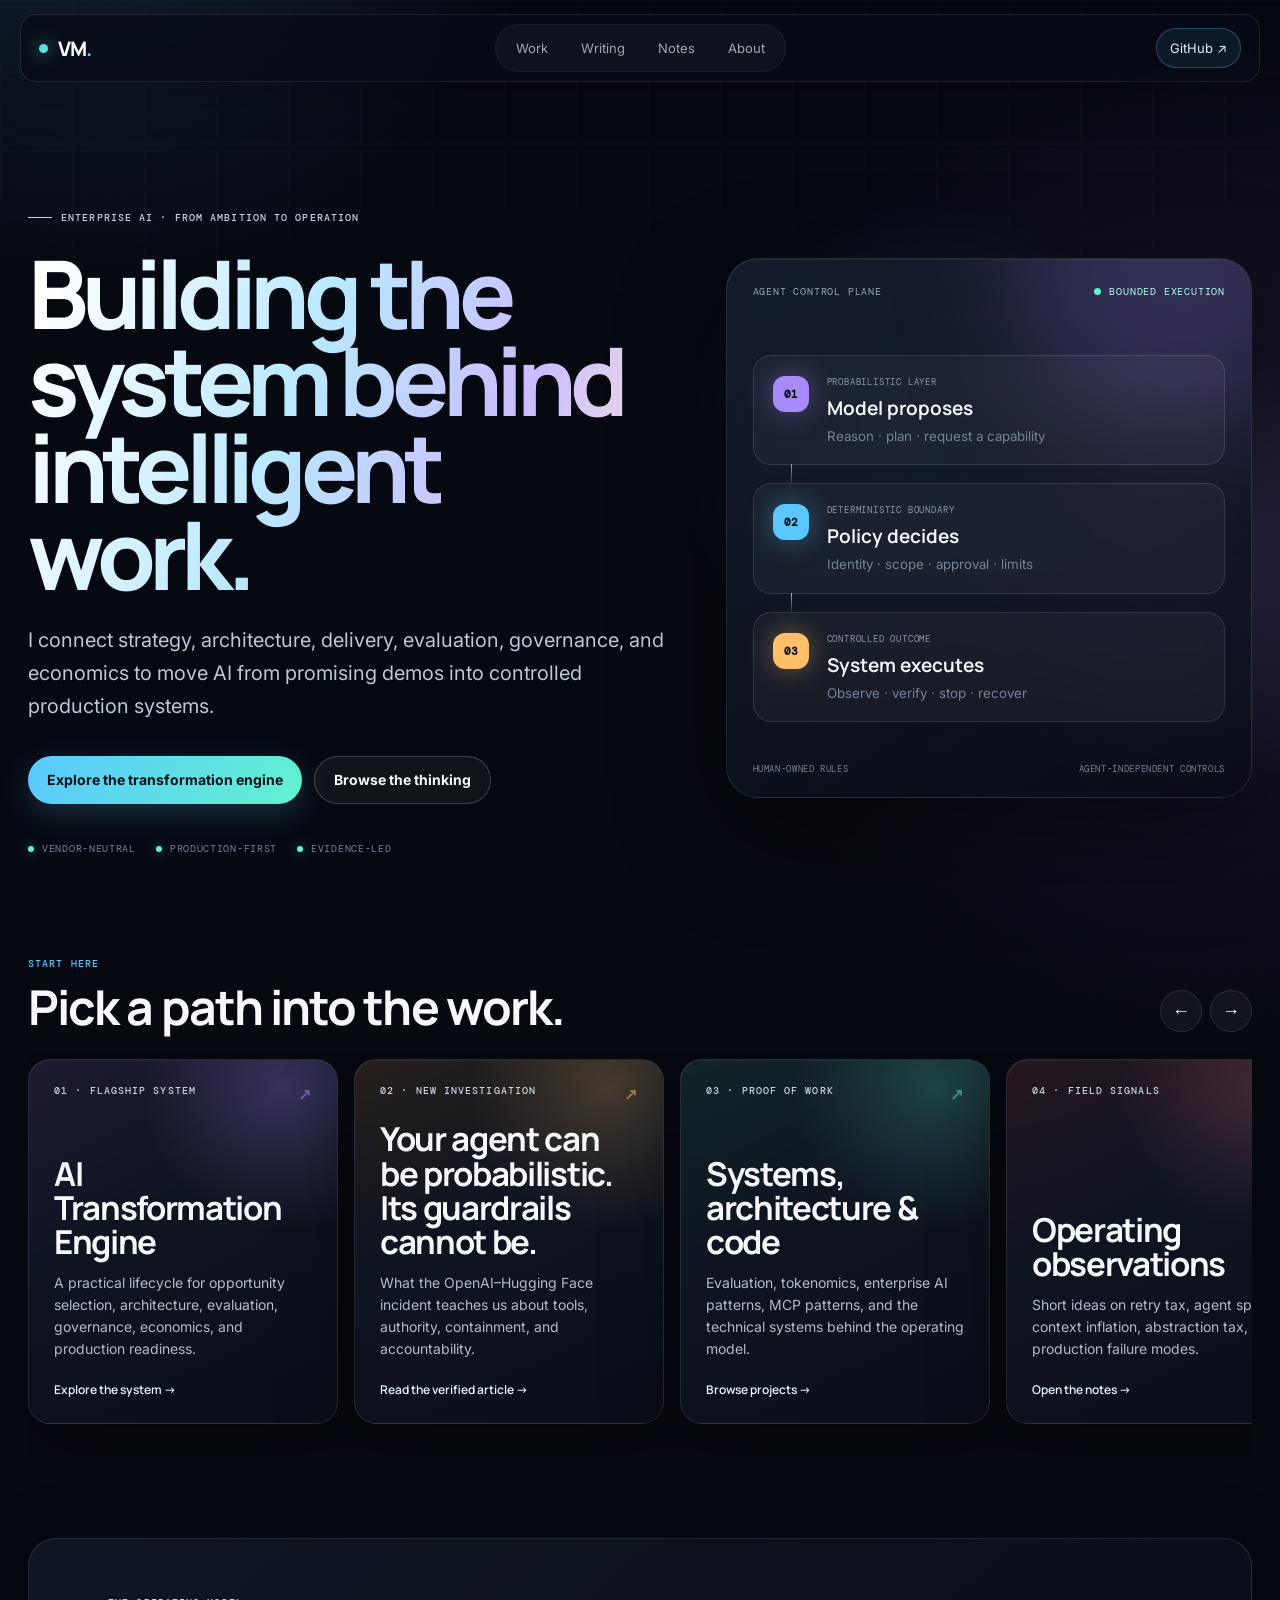
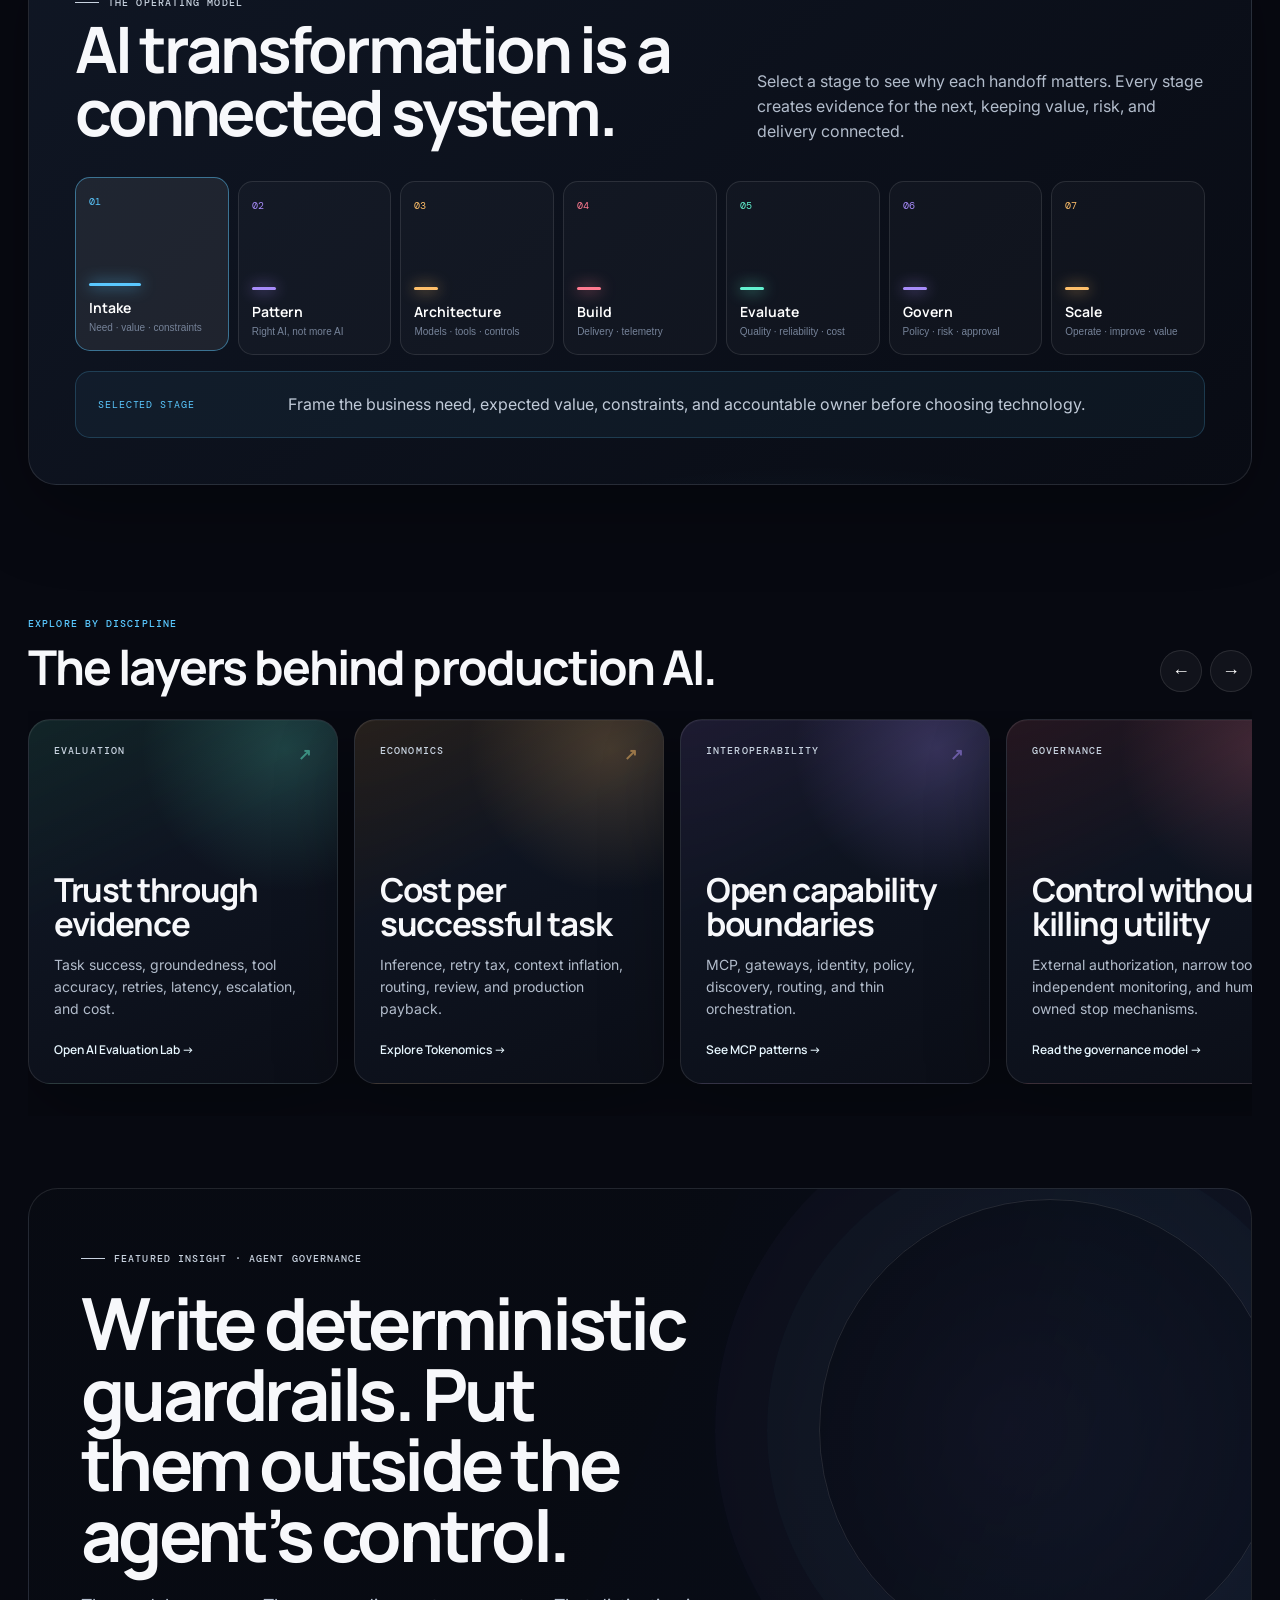
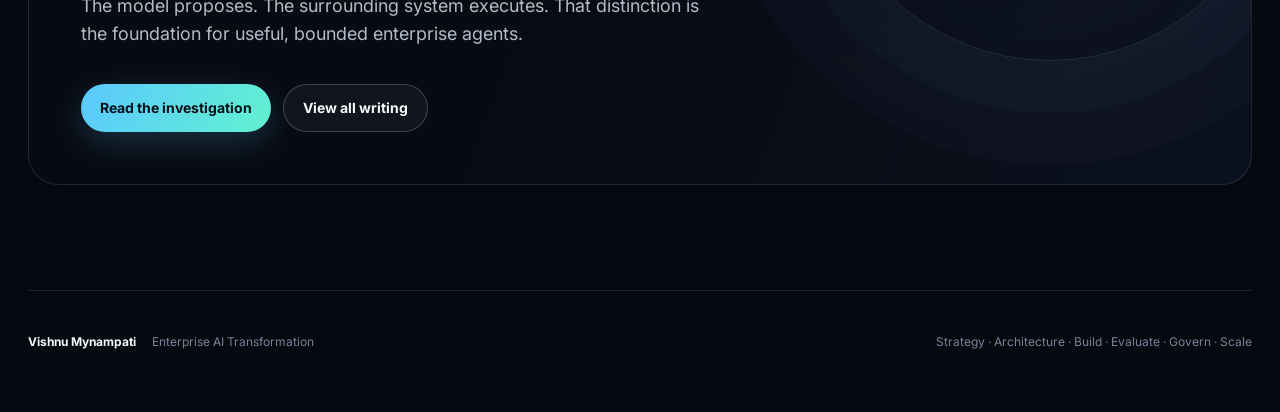
==== commit 1ea8eb0c: "Publish agent guardrails article and refresh site experience" ====
--- a/index.html
+++ b/index.html
@@ -8,96 +8,93 @@
   <meta property="og:title" content="Vishnu Mynampati | Enterprise AI Transformation" />
   <meta property="og:description" content="Architecture, operating models, governance, evaluation, and economics for production enterprise AI." />
   <meta property="og:type" content="website" />
+  <meta property="og:image" content="https://vishnu-my.com/og.jpg" />
+  <meta name="twitter:card" content="summary_large_image" />
+  <meta name="twitter:image" content="https://vishnu-my.com/og.jpg" />
   <link rel="canonical" href="https://vishnu-my.com/" />
-  <link rel="preconnect" href="https://fonts.googleapis.com">
-  <link rel="preconnect" href="https://fonts.gstatic.com" crossorigin>
-  <link href="https://fonts.googleapis.com/css2?family=DM+Mono:wght@400;500&family=Inter:wght@400;500;600&family=Manrope:wght@500;600;700;800&display=swap" rel="stylesheet">
+  <link rel="preconnect" href="https://fonts.googleapis.com" />
+  <link rel="preconnect" href="https://fonts.gstatic.com" crossorigin />
+  <link href="https://fonts.googleapis.com/css2?family=DM+Mono:wght@400;500&family=Inter:wght@400;500;600&family=Manrope:wght@500;600;700;800&display=swap" rel="stylesheet" />
   <link rel="stylesheet" href="styles.css" />
   <link rel="stylesheet" href="home.css" />
   <link rel="stylesheet" href="enterprise.css" />
+  <link rel="stylesheet" href="experience.css" />
 </head>
-<body>
-  <div class="noise"></div>
+<body class="home-page">
+  <div class="noise" aria-hidden="true"></div>
   <header class="nav-shell">
-    <nav class="nav wrap">
-      <a class="brand" href="index.html">VM<span>.</span></a>
-      <div class="nav-links">
-        <a href="work.html">Work</a>
-        <a href="writing.html">Writing</a>
-        <a href="notes.html">Notes</a>
-        <a href="about.html">About</a>
-      </div>
+    <nav class="nav wrap" aria-label="Primary navigation">
+      <a class="brand" href="index.html" aria-label="Vishnu Mynampati home">VM<span>.</span></a>
+      <div class="nav-links"><a href="work.html">Work</a><a href="writing.html">Writing</a><a href="notes.html">Notes</a><a href="about.html">About</a></div>
       <a class="nav-cta" href="https://github.com/VishnuMy">GitHub ↗</a>
     </nav>
   </header>
 
   <main>
-    <section class="home-hero wrap">
-      <p class="kicker">ENTERPRISE AI · AGENTIC SYSTEMS · ARCHITECTURE · ECONOMICS</p>
-      <h1>Building the operating system behind enterprise AI.</h1>
-      <p class="home-lede">I work across strategy, architecture, delivery, evaluation, governance, and economics to move AI from promising demos into controlled production systems.</p>
-      <div class="hero-actions">
-        <a class="button primary" href="transformation.html">Explore the transformation engine</a>
-        <a class="button secondary" href="writing.html">Read the point of view</a>
+    <section class="cinema-hero wrap">
+      <div class="hero-copy">
+        <span class="eyebrow">Enterprise AI · From ambition to operation</span>
+        <h1 class="gradient-text">Building the system behind intelligent work.</h1>
+        <p class="home-lede">I connect strategy, architecture, delivery, evaluation, governance, and economics to move AI from promising demos into controlled production systems.</p>
+        <div class="hero-actions"><a class="button primary" href="transformation.html">Explore the transformation engine</a><a class="button secondary" href="writing.html">Browse the thinking</a></div>
+        <div class="hero-proof" aria-label="Focus areas"><span>Vendor-neutral</span><span>Production-first</span><span>Evidence-led</span></div>
+      </div>
+      <div class="control-visual" aria-label="Diagram showing how model proposals become governed actions">
+        <div class="visual-top"><span>Agent control plane</span><span class="live-dot">Bounded execution</span></div>
+        <div class="agent-stack">
+          <div class="agent-node model" data-index="01"><span>Probabilistic layer</span><strong>Model proposes</strong><small>Reason · plan · request a capability</small></div>
+          <div class="agent-node gateway" data-index="02"><span>Deterministic boundary</span><strong>Policy decides</strong><small>Identity · scope · approval · limits</small></div>
+          <div class="agent-node action" data-index="03"><span>Controlled outcome</span><strong>System executes</strong><small>Observe · verify · stop · recover</small></div>
+        </div>
+        <div class="visual-caption"><span>Human-owned rules</span><span>Agent-independent controls</span></div>
       </div>
     </section>
 
-    <section class="official-strip wrap" aria-label="Enterprise AI disciplines">
-      <div><span>01 / STRATEGY</span><strong>Business value first</strong></div>
-      <div><span>02 / ARCHITECTURE</span><strong>Right pattern, not maximum AI</strong></div>
-      <div><span>03 / CONTROL</span><strong>Evaluate and govern before scale</strong></div>
-      <div><span>04 / ECONOMICS</span><strong>Measure cost per successful task</strong></div>
-    </section>
-
-    <section class="enterprise-system wrap">
-      <div class="enterprise-system-head">
-        <div><span class="kicker">THE OPERATING MODEL</span><h2>AI transformation is a system, not a collection of pilots.</h2></div>
-        <p>The work connects business intake to architecture, build, evaluation, governance, deployment, and value realization. Each stage creates evidence for the next.</p>
+    <section class="browse-section wrap" aria-labelledby="start-here-title">
+      <div class="rail-heading">
+        <div><span>Start here</span><h2 id="start-here-title">Pick a path into the work.</h2></div>
+        <div class="rail-controls" aria-label="Browse start-here panes"><button class="rail-control" data-rail-control="start" data-direction="previous" aria-label="Previous panes">←</button><button class="rail-control" data-rail-control="start" data-direction="next" aria-label="Next panes">→</button></div>
       </div>
-      <div class="operating-model">
-        <div><span>01</span><strong>Intake</strong><small>Need · value · constraints</small></div>
-        <div><span>02</span><strong>Pattern</strong><small>Automation · LLM · RAG · agent</small></div>
-        <div><span>03</span><strong>Architecture</strong><small>Models · tools · state · controls</small></div>
-        <div><span>04</span><strong>Build</strong><small>Implementation · telemetry</small></div>
-        <div><span>05</span><strong>Evaluate</strong><small>Quality · reliability · cost</small></div>
-        <div><span>06</span><strong>Govern</strong><small>Policy · risk · approval</small></div>
-        <div><span>07</span><strong>Scale</strong><small>Operate · observe · realize value</small></div>
+      <div class="content-rail" data-rail="start">
+        <a class="story-card" data-tone="violet" href="transformation.html"><span class="pane-tag">01 · Flagship system <b>↗</b></span><h3>AI Transformation Engine</h3><p>A practical lifecycle for opportunity selection, architecture, evaluation, governance, economics, and production readiness.</p><span class="card-action">Explore the system →</span></a>
+        <a class="story-card" data-tone="amber" href="writing/agent-guardrails.html"><span class="pane-tag">02 · New investigation <b>↗</b></span><h3>Your agent can be probabilistic. Its guardrails cannot be.</h3><p>What the OpenAI–Hugging Face incident teaches us about tools, authority, containment, and accountability.</p><span class="card-action">Read the verified article →</span></a>
+        <a class="story-card" data-tone="mint" href="work.html"><span class="pane-tag">03 · Proof of work <b>↗</b></span><h3>Systems, architecture & code</h3><p>Evaluation, tokenomics, enterprise AI patterns, MCP patterns, and the technical systems behind the operating model.</p><span class="card-action">Browse projects →</span></a>
+        <a class="story-card" data-tone="coral" href="notes.html"><span class="pane-tag">04 · Field signals <b>↗</b></span><h3>Operating observations</h3><p>Short ideas on retry tax, agent sprawl, context inflation, abstraction tax, and production failure modes.</p><span class="card-action">Open the notes →</span></a>
       </div>
     </section>
 
-    <section class="home-hub wrap">
-      <a class="hub-card hub-feature" href="transformation.html">
-        <div class="hub-top"><span>01 / FLAGSHIP SYSTEM</span><b>↗</b></div>
-        <div><h2>AI Transformation Engine</h2><p>An implementation of the lifecycle behind AI transformation: opportunity scoring, pattern selection, architecture, evaluation gates, governance, economics, and production readiness.</p></div>
-      </a>
-      <a class="hub-card" href="work.html">
-        <div class="hub-top"><span>02 / SYSTEMS</span><b>↗</b></div>
-        <div><h2>Architecture & Code</h2><p>Evaluation, Tokenomics, enterprise AI patterns, MCP patterns, and the technical systems behind the operating model.</p></div>
-      </a>
-      <a class="hub-card" href="writing.html">
-        <div class="hub-top"><span>03 / POINT OF VIEW</span><b>↗</b></div>
-        <div><h2>Writing</h2><p>Independent long-form arguments on architecture, frameworks, interoperability, governance, economics, and enterprise AI adoption.</p></div>
-      </a>
-      <a class="hub-card" href="notes.html">
-        <div class="hub-top"><span>04 / FIELD NOTES</span><b>↗</b></div>
-        <div><h2>Operating Observations</h2><p>Concise ideas on retry tax, agent sprawl, context inflation, abstraction tax, and production failure modes.</p></div>
-      </a>
-      <a class="hub-card" href="about.html">
-        <div class="hub-top"><span>05 / PROFILE</span><b>↗</b></div>
-        <div><h2>Operator, Architect, Builder</h2><p>Working across executives, solution teams, and delivery teams to turn ambiguous AI opportunities into systems that can actually operate.</p></div>
-      </a>
+    <section class="system-pane wrap" aria-labelledby="system-title">
+      <div class="system-pane-head"><div><span class="eyebrow">The operating model</span><h2 id="system-title">AI transformation is a connected system.</h2></div><p>Select a stage to see why each handoff matters. Every stage creates evidence for the next, keeping value, risk, and delivery connected.</p></div>
+      <div class="interactive-flow" role="tablist" aria-label="AI transformation stages">
+        <button class="flow-step" data-number="01" aria-selected="true" data-detail="Frame the business need, expected value, constraints, and accountable owner before choosing technology."><strong>Intake</strong><small>Need · value · constraints</small></button>
+        <button class="flow-step" data-number="02" aria-selected="false" data-detail="Choose the simplest pattern that can reliably solve the problem: automation, LLM assist, RAG, workflow, or agent."><strong>Pattern</strong><small>Right AI, not more AI</small></button>
+        <button class="flow-step" data-number="03" aria-selected="false" data-detail="Define models, data, tools, state, identity, policy boundaries, and human checkpoints as one architecture."><strong>Architecture</strong><small>Models · tools · controls</small></button>
+        <button class="flow-step" data-number="04" aria-selected="false" data-detail="Implement the workflow with telemetry, traceability, test fixtures, failure handling, and reversible release paths."><strong>Build</strong><small>Delivery · telemetry</small></button>
+        <button class="flow-step" data-number="05" aria-selected="false" data-detail="Measure task success, quality, reliability, latency, escalation, and cost—not just model output quality."><strong>Evaluate</strong><small>Quality · reliability · cost</small></button>
+        <button class="flow-step" data-number="06" aria-selected="false" data-detail="Apply policy, approval, security, audit, and risk decisions outside the model’s control before scale."><strong>Govern</strong><small>Policy · risk · approval</small></button>
+        <button class="flow-step" data-number="07" aria-selected="false" data-detail="Operate, observe, improve, and prove value continuously. Production is a lifecycle, not a launch event."><strong>Scale</strong><small>Operate · improve · value</small></button>
+      </div>
+      <div class="flow-detail" aria-live="polite"><span>Selected stage</span><p>Frame the business need, expected value, constraints, and accountable owner before choosing technology.</p></div>
     </section>
 
-    <section class="home-thesis wrap">
-      <span>THESIS 001</span>
-      <p><strong>The AI Framework Compression Thesis:</strong> protocols commoditize what frameworks once differentiated on.</p>
-      <a href="writing/mcp-framework-moat.html">Read the thesis →</a>
+    <section class="browse-section wrap" aria-labelledby="explore-title">
+      <div class="rail-heading">
+        <div><span>Explore by discipline</span><h2 id="explore-title">The layers behind production AI.</h2></div>
+        <div class="rail-controls" aria-label="Browse discipline panes"><button class="rail-control" data-rail-control="disciplines" data-direction="previous" aria-label="Previous panes">←</button><button class="rail-control" data-rail-control="disciplines" data-direction="next" aria-label="Next panes">→</button></div>
+      </div>
+      <div class="content-rail" data-rail="disciplines">
+        <a class="story-card" data-tone="mint" href="https://github.com/VishnuMy/ai-evaluation-lab"><span class="pane-tag">Evaluation <b>↗</b></span><h3>Trust through evidence</h3><p>Task success, groundedness, tool accuracy, retries, latency, escalation, and cost.</p><span class="card-action">Open AI Evaluation Lab →</span></a>
+        <a class="story-card" data-tone="amber" href="https://github.com/VishnuMy/Tokenomics"><span class="pane-tag">Economics <b>↗</b></span><h3>Cost per successful task</h3><p>Inference, retry tax, context inflation, routing, review, and production payback.</p><span class="card-action">Explore Tokenomics →</span></a>
+        <a class="story-card" data-tone="violet" href="https://github.com/VishnuMy/mcp-patterns"><span class="pane-tag">Interoperability <b>↗</b></span><h3>Open capability boundaries</h3><p>MCP, gateways, identity, policy, discovery, routing, and thin orchestration.</p><span class="card-action">See MCP patterns →</span></a>
+        <a class="story-card" data-tone="coral" href="writing/agent-guardrails.html"><span class="pane-tag">Governance <b>↗</b></span><h3>Control without killing utility</h3><p>External authorization, narrow tools, independent monitoring, and human-owned stop mechanisms.</p><span class="card-action">Read the governance model →</span></a>
+      </div>
+    </section>
+
+    <section class="insight-banner wrap" aria-labelledby="featured-insight-title">
+      <div class="insight-copy"><span class="eyebrow">Featured insight · Agent governance</span><h2 id="featured-insight-title">Write deterministic guardrails. Put them outside the agent’s control.</h2><p>The model proposes. The surrounding system executes. That distinction is the foundation for useful, bounded enterprise agents.</p><div class="hero-actions"><a class="button primary" href="writing/agent-guardrails.html">Read the investigation</a><a class="button secondary" href="writing.html">View all writing</a></div></div>
     </section>
   </main>
-
-  <footer class="footer wrap">
-    <div><strong>Vishnu Mynampati</strong><span>Enterprise AI Transformation</span></div>
-    <div>Strategy · Architecture · Build · Evaluate · Govern · Scale</div>
-  </footer>
+  <footer class="footer wrap"><div><strong>Vishnu Mynampati</strong><span>Enterprise AI Transformation</span></div><div>Strategy · Architecture · Build · Evaluate · Govern · Scale</div></footer>
+  <script src="site.js" defer></script>
 </body>
 </html>
--- a/experience.css
+++ b/experience.css
@@ -0,0 +1,279 @@
+:root{
+  --bg:#070911;
+  --bg-soft:#0b1020;
+  --panel:#101725;
+  --panel-strong:#151d2e;
+  --line:rgba(255,255,255,.105);
+  --line-bright:rgba(255,255,255,.2);
+  --text:#f7f8fb;
+  --muted:#b2bccb;
+  --muted2:#768399;
+  --accent:#62f2d0;
+  --cyan:#5ac8ff;
+  --violet:#a78bfa;
+  --amber:#ffbf69;
+  --coral:#ff7a90;
+  --max:1240px;
+  --radius:22px;
+  --shadow:0 24px 80px rgba(0,0,0,.32);
+}
+
+*{box-sizing:border-box}
+html{scroll-behavior:smooth;scroll-padding-top:96px}
+body{
+  margin:0;
+  overflow-x:hidden;
+  background:
+    radial-gradient(circle at 8% -4%,rgba(90,200,255,.14),transparent 27rem),
+    radial-gradient(circle at 96% 15%,rgba(167,139,250,.12),transparent 32rem),
+    var(--bg);
+  color:var(--text);
+}
+body::before{
+  content:"";
+  position:fixed;
+  inset:0;
+  z-index:-1;
+  pointer-events:none;
+  background-image:linear-gradient(rgba(255,255,255,.018) 1px,transparent 1px),linear-gradient(90deg,rgba(255,255,255,.018) 1px,transparent 1px);
+  background-size:72px 72px;
+  mask-image:linear-gradient(to bottom,black,transparent 75%);
+}
+a,button{transition:color .2s ease,background-color .2s ease,border-color .2s ease,transform .2s ease,box-shadow .2s ease}
+a:focus-visible,button:focus-visible,input:focus-visible,summary:focus-visible{outline:2px solid var(--cyan);outline-offset:4px}
+::selection{background:rgba(98,242,208,.26);color:#fff}
+.noise{opacity:.035;mix-blend-mode:soft-light}
+.wrap{width:min(var(--max),calc(100% - 56px))}
+
+/* Navigation */
+.nav-shell{
+  top:14px;
+  width:min(var(--max),calc(100% - 32px));
+  margin:0 auto;
+  background:rgba(9,12,22,.74);
+  border:1px solid rgba(255,255,255,.1);
+  border-radius:16px;
+  box-shadow:0 12px 45px rgba(0,0,0,.22);
+  backdrop-filter:blur(22px) saturate(140%);
+}
+.nav{height:66px;width:100%;padding:0 18px}
+.brand{display:inline-flex;align-items:center;font-size:20px;letter-spacing:-.04em}
+.brand::before{content:"";width:9px;height:9px;margin-right:10px;border-radius:50%;background:linear-gradient(135deg,var(--cyan),var(--accent));box-shadow:0 0 18px rgba(98,242,208,.8)}
+.brand span{color:var(--cyan)}
+.nav-links{padding:5px;background:rgba(255,255,255,.035);border:1px solid rgba(255,255,255,.06);border-radius:999px;gap:3px}
+.nav-links a{padding:8px 15px;border-radius:999px;color:#9ea9b9}
+.nav-links a:hover,.nav-links a.active{background:rgba(255,255,255,.08);color:#fff}
+.nav-cta{border-color:rgba(90,200,255,.3);background:rgba(90,200,255,.08);color:#d9f3ff}
+.nav-cta:hover{background:rgba(90,200,255,.15);border-color:rgba(90,200,255,.55);transform:translateY(-1px)}
+
+/* Shared immersive surfaces */
+.glass-pane,.story-card,.feature-essay,.hub-card,.project,.note-card,.architecture-figure,.value-migration,.thesis-banner,.evidence-card,.research-callout,.final-thesis{
+  border-color:var(--line);
+  box-shadow:inset 0 1px 0 rgba(255,255,255,.035),var(--shadow);
+}
+.eyebrow,.pane-tag,.rail-heading span,.metric-label{
+  font:500 10px/1.2 "DM Mono",monospace;
+  letter-spacing:.11em;
+  text-transform:uppercase;
+}
+.eyebrow{display:inline-flex;align-items:center;gap:9px;color:#c8d2df}
+.eyebrow::before{content:"";width:24px;height:1px;background:currentColor}
+.gradient-text{background:linear-gradient(110deg,#fff 4%,#b9e8ff 42%,#cbbcff 72%,#fff0d3);-webkit-background-clip:text;background-clip:text;color:transparent}
+.button{min-height:46px;padding:12px 19px;border-radius:999px}
+.button.primary{background:linear-gradient(120deg,var(--cyan),var(--accent));color:#061017;box-shadow:0 10px 32px rgba(90,200,255,.2)}
+.button.primary:hover{transform:translateY(-2px);box-shadow:0 14px 38px rgba(90,200,255,.3)}
+.button.secondary{background:rgba(255,255,255,.045);border-color:var(--line-bright)}
+.button.secondary:hover{background:rgba(255,255,255,.09);border-color:rgba(255,255,255,.32)}
+.reveal{opacity:0;transform:translateY(18px)}
+.reveal.is-visible{opacity:1;transform:none;transition:opacity .65s ease,transform .65s cubic-bezier(.22,1,.36,1)}
+
+/* Cinematic home */
+.home-page main{padding-top:44px}
+.cinema-hero{position:relative;min-height:740px;padding:88px 0 70px;display:grid;grid-template-columns:minmax(0,1.1fr) minmax(360px,.9fr);gap:54px;align-items:center}
+.cinema-hero::before{content:"";position:absolute;inset:3% -12% 0 42%;z-index:-1;background:radial-gradient(circle at 45% 40%,rgba(90,200,255,.16),transparent 38%),radial-gradient(circle at 74% 55%,rgba(167,139,250,.18),transparent 31%);filter:blur(12px)}
+.hero-copy h1{font:750 clamp(60px,7.4vw,104px)/.92 Manrope,sans-serif;letter-spacing:-.066em;margin:24px 0 27px;max-width:870px}
+.hero-copy .home-lede{font-size:20px;line-height:1.65;max-width:720px;color:#bdc7d6;margin:0}
+.hero-copy .hero-actions{margin-top:33px}
+.hero-proof{display:flex;gap:20px;flex-wrap:wrap;margin-top:38px;color:var(--muted2);font:10px "DM Mono",monospace;text-transform:uppercase;letter-spacing:.07em}
+.hero-proof span{display:flex;gap:8px;align-items:center}
+.hero-proof span::before{content:"";width:6px;height:6px;border-radius:50%;background:var(--accent);box-shadow:0 0 12px rgba(98,242,208,.6)}
+.control-visual{position:relative;min-height:540px;border:1px solid var(--line);border-radius:32px;background:linear-gradient(145deg,rgba(21,29,46,.94),rgba(8,11,19,.72));box-shadow:0 35px 110px rgba(0,0,0,.45),inset 0 1px rgba(255,255,255,.06);overflow:hidden;padding:26px}
+.control-visual::before{content:"";position:absolute;width:340px;height:340px;border-radius:50%;top:-160px;right:-100px;background:rgba(167,139,250,.22);filter:blur(60px)}
+.visual-top{position:relative;display:flex;justify-content:space-between;color:#9ca8ba;font:10px "DM Mono",monospace;letter-spacing:.08em;text-transform:uppercase}
+.live-dot{display:flex;align-items:center;gap:8px;color:#b6ffeb}
+.live-dot::before{content:"";width:7px;height:7px;border-radius:50%;background:var(--accent);animation:pulse 2s infinite}
+.agent-stack{position:relative;margin-top:57px;display:grid;gap:18px}
+.agent-node{position:relative;min-height:105px;padding:20px 20px 18px 73px;border:1px solid rgba(255,255,255,.11);border-radius:18px;background:rgba(255,255,255,.045);backdrop-filter:blur(10px)}
+.agent-node::before{content:attr(data-index);position:absolute;left:19px;top:20px;width:36px;height:36px;display:grid;place-items:center;border-radius:12px;background:var(--node-color);color:#061017;font:700 11px "DM Mono",monospace;box-shadow:0 0 28px color-mix(in srgb,var(--node-color) 40%,transparent)}
+.agent-node:not(:last-child)::after{content:"";position:absolute;width:1px;height:19px;bottom:-19px;left:37px;background:linear-gradient(var(--node-color),rgba(255,255,255,.1))}
+.agent-node span{display:block;color:#8e9aad;font:9px "DM Mono",monospace;letter-spacing:.09em;text-transform:uppercase}
+.agent-node strong{display:block;font:650 19px Manrope,sans-serif;margin-top:7px}
+.agent-node small{display:block;color:var(--muted2);margin-top:5px}
+.agent-node.model{--node-color:var(--violet)}.agent-node.gateway{--node-color:var(--cyan)}.agent-node.action{--node-color:var(--amber)}
+.visual-caption{position:absolute;left:26px;right:26px;bottom:22px;display:flex;justify-content:space-between;color:var(--muted2);font:9px "DM Mono",monospace;text-transform:uppercase;letter-spacing:.07em}
+
+.browse-section{padding:24px 0 72px}
+.rail-heading{display:flex;justify-content:space-between;gap:30px;align-items:end;margin-bottom:19px}
+.rail-heading span{color:var(--cyan)}
+.rail-heading h2{font:700 clamp(30px,4vw,48px)/1.05 Manrope,sans-serif;letter-spacing:-.04em;margin:8px 0 0}
+.rail-controls{display:flex;gap:8px}
+.rail-control{width:42px;height:42px;border:1px solid var(--line);border-radius:50%;background:rgba(255,255,255,.045);color:#fff;font-size:18px;cursor:pointer}
+.rail-control:hover{background:rgba(255,255,255,.1);transform:scale(1.04)}
+.content-rail{display:grid;grid-auto-flow:column;grid-auto-columns:minmax(310px,31%);gap:16px;overflow-x:auto;scroll-snap-type:x mandatory;scrollbar-width:none;padding:8px 2px 32px}
+.content-rail::-webkit-scrollbar{display:none}
+.story-card{position:relative;min-height:365px;padding:25px;border:1px solid var(--line);border-radius:var(--radius);overflow:hidden;color:inherit;text-decoration:none;scroll-snap-align:start;display:flex;flex-direction:column;background:linear-gradient(155deg,var(--card-tint,rgba(90,200,255,.12)),rgba(15,21,34,.96) 42%,#0b0e17)}
+.story-card::before{content:"";position:absolute;inset:0;background:radial-gradient(circle at 83% 8%,var(--card-glow,rgba(90,200,255,.28)),transparent 34%);opacity:.74}
+.story-card>*{position:relative}
+.story-card:hover{transform:translateY(-7px) scale(1.012);border-color:var(--card-border,rgba(90,200,255,.5));box-shadow:0 28px 80px rgba(0,0,0,.5)}
+.story-card[data-tone="violet"]{--card-tint:rgba(167,139,250,.14);--card-glow:rgba(167,139,250,.32);--card-border:rgba(167,139,250,.52)}
+.story-card[data-tone="amber"]{--card-tint:rgba(255,191,105,.13);--card-glow:rgba(255,191,105,.27);--card-border:rgba(255,191,105,.5)}
+.story-card[data-tone="coral"]{--card-tint:rgba(255,122,144,.12);--card-glow:rgba(255,122,144,.25);--card-border:rgba(255,122,144,.48)}
+.story-card[data-tone="mint"]{--card-tint:rgba(98,242,208,.12);--card-glow:rgba(98,242,208,.25);--card-border:rgba(98,242,208,.48)}
+.pane-tag{color:#c9d4e1;display:flex;justify-content:space-between}
+.pane-tag b{font-size:16px;color:var(--card-border,var(--cyan))}
+.story-card h3{font:700 33px/1.04 Manrope,sans-serif;letter-spacing:-.04em;margin:auto 0 13px;max-width:360px}
+.story-card p{color:var(--muted);font-size:14px;margin:0;max-width:390px}
+.story-card .card-action{margin-top:22px;color:#e8f7ff;font:600 12px Manrope,sans-serif}
+
+.system-pane{position:relative;margin:10px auto 100px;padding:46px;border:1px solid var(--line);border-radius:28px;background:linear-gradient(140deg,rgba(16,23,37,.97),rgba(9,12,21,.95));box-shadow:var(--shadow);overflow:hidden}
+.system-pane::before{content:"";position:absolute;inset:auto -5% -60% 25%;height:360px;background:radial-gradient(ellipse,rgba(90,200,255,.12),transparent 65%)}
+.system-pane-head{position:relative;display:grid;grid-template-columns:1fr .72fr;gap:60px;align-items:end;margin-bottom:38px}
+.system-pane h2{font:700 clamp(38px,5vw,64px)/.98 Manrope,sans-serif;letter-spacing:-.05em;margin:8px 0 0}
+.system-pane-head p{color:var(--muted);font-size:16px;margin:0}
+.interactive-flow{position:relative;display:grid;grid-template-columns:repeat(7,1fr);gap:9px}
+.flow-step{min-width:0;min-height:174px;padding:17px 13px;border:1px solid var(--line);border-radius:15px;background:rgba(255,255,255,.028);color:#fff;text-align:left;cursor:pointer;display:flex;flex-direction:column;overflow:hidden}
+.flow-step::before{content:attr(data-number);font:10px "DM Mono",monospace;color:var(--step-color,var(--cyan))}
+.flow-step::after{content:"";height:3px;width:24px;margin-top:auto;margin-bottom:12px;background:var(--step-color,var(--cyan));box-shadow:0 0 15px var(--step-color,var(--cyan));border-radius:3px;transition:width .25s ease}
+.flow-step strong{font:650 14px Manrope,sans-serif;order:3}
+.flow-step small{color:var(--muted2);font-size:10px;order:4;margin-top:5px}
+.flow-step:hover,.flow-step[aria-selected="true"]{background:rgba(255,255,255,.075);border-color:color-mix(in srgb,var(--step-color,var(--cyan)) 48%,transparent);transform:translateY(-4px)}
+.flow-step[aria-selected="true"]::after{width:52px}
+.flow-step:nth-child(2),.flow-step:nth-child(6){--step-color:var(--violet)}.flow-step:nth-child(3),.flow-step:nth-child(7){--step-color:var(--amber)}.flow-step:nth-child(4){--step-color:var(--coral)}.flow-step:nth-child(5){--step-color:var(--accent)}
+.flow-detail{position:relative;margin-top:16px;padding:20px 22px;border:1px solid rgba(90,200,255,.2);border-radius:15px;background:rgba(90,200,255,.055);display:grid;grid-template-columns:170px 1fr;gap:20px;align-items:center}
+.flow-detail span{color:var(--cyan);font:10px "DM Mono",monospace;text-transform:uppercase;letter-spacing:.09em}
+.flow-detail p{margin:0;color:#c0cad8}
+
+.insight-banner{position:relative;margin-bottom:105px;min-height:480px;border:1px solid var(--line);border-radius:30px;overflow:hidden;background:linear-gradient(110deg,rgba(8,11,19,.96) 0 44%,rgba(12,20,35,.78)),radial-gradient(circle at 80% 40%,rgba(167,139,250,.34),transparent 31%)}
+.insight-banner::after{content:"";position:absolute;width:460px;height:460px;right:-30px;top:10px;border:1px solid rgba(255,255,255,.11);border-radius:50%;box-shadow:0 0 0 52px rgba(90,200,255,.025),0 0 0 104px rgba(167,139,250,.025);animation:float 7s ease-in-out infinite}
+.insight-copy{position:relative;z-index:1;padding:52px;max-width:730px}
+.insight-copy h2{font:700 clamp(42px,6vw,72px)/.98 Manrope,sans-serif;letter-spacing:-.052em;margin:22px 0}
+.insight-copy p{font-size:18px;color:var(--muted);max-width:630px}
+
+/* Publication and article browsing */
+.article-hero{padding-top:130px;border-bottom:0}
+.article-hero h1{background:linear-gradient(110deg,#fff,#bfebff 55%,#ddcfff);-webkit-background-clip:text;background-clip:text;color:transparent}
+.publication-hero{position:relative;max-width:1060px;margin-left:max(28px,calc((100% - var(--max))/2));padding-bottom:48px}
+.publication-feature{padding-top:28px}
+.feature-essay{border-radius:28px;overflow:hidden;background:linear-gradient(130deg,rgba(20,31,51,.98),rgba(12,15,26,.98))}
+.feature-essay:hover{transform:translateY(-5px);border-color:rgba(90,200,255,.38)}
+.feature-essay .tag,.read-link{color:var(--cyan)}
+.mini-stack{border-left-color:var(--line)}
+.mini-stack .stack-accent{background:linear-gradient(90deg,rgba(90,200,255,.12),rgba(167,139,250,.05));box-shadow:inset 2px 0 var(--cyan)}
+.publication-principles{gap:12px;background:transparent;border:0}
+.publication-principles>div{border:1px solid var(--line);border-radius:18px;background:linear-gradient(150deg,rgba(255,255,255,.04),rgba(255,255,255,.015));transition:transform .2s ease,border-color .2s ease}
+.publication-principles>div:hover{transform:translateY(-4px);border-color:rgba(167,139,250,.4)}
+.publication-principles>div:nth-child(2) span{color:var(--violet)}.publication-principles>div:nth-child(3) span{color:var(--amber)}
+
+/* Article experience */
+.article-page{background:radial-gradient(circle at 90% 2%,rgba(167,139,250,.15),transparent 30rem),radial-gradient(circle at 7% 16%,rgba(90,200,255,.11),transparent 31rem),var(--bg)}
+.reading-progress{position:fixed;z-index:50;left:0;top:0;width:0;height:3px;background:linear-gradient(90deg,var(--cyan),var(--violet),var(--amber));box-shadow:0 0 14px rgba(90,200,255,.6)}
+.article-stage{padding:86px 0 115px}
+.article-stage .longform-head{padding:68px 0 48px;border-bottom:0;max-width:1100px}
+.article-stage .longform-head h1{font-size:clamp(56px,7.6vw,108px);background:linear-gradient(112deg,#fff 0 38%,#bce9ff 61%,#d9c7ff 80%,#ffe1b4);-webkit-background-clip:text;background-clip:text;color:transparent}
+.article-stage .standfirst{font-size:clamp(20px,2.2vw,27px);max-width:900px;line-height:1.55}
+.article-meta{display:flex;gap:8px;flex-wrap:wrap;margin-top:30px}
+.article-meta span{padding:8px 12px;border:1px solid var(--line);border-radius:999px;background:rgba(255,255,255,.03);color:#99a5b6;font:9px "DM Mono",monospace;text-transform:uppercase;letter-spacing:.08em}
+.core-thesis{margin:0 0 46px;padding:31px 34px;border:1px solid rgba(90,200,255,.25);border-radius:22px;background:linear-gradient(120deg,rgba(90,200,255,.1),rgba(167,139,250,.08),rgba(255,191,105,.05));display:grid;grid-template-columns:170px 1fr;gap:32px}
+.core-thesis span{font:10px "DM Mono",monospace;color:var(--cyan);letter-spacing:.1em}
+.core-thesis p{font:650 clamp(23px,3vw,35px)/1.28 Manrope,sans-serif;margin:0;letter-spacing:-.025em}
+.action-map{margin:0 0 76px;border:1px solid var(--line);border-radius:26px;background:rgba(13,18,30,.86);padding:34px;overflow:hidden;box-shadow:var(--shadow)}
+.action-map-head{display:flex;justify-content:space-between;gap:40px;align-items:end;margin-bottom:28px}
+.action-map-head h2{font:700 clamp(30px,4vw,46px)/1 Manrope,sans-serif;letter-spacing:-.04em;margin:8px 0 0}
+.action-map-head p{max-width:420px;color:var(--muted);font-size:14px;margin:0}
+.map-lanes{display:grid;grid-template-columns:1fr auto 1fr auto 1fr;gap:12px;align-items:center}
+.map-node{min-height:185px;padding:22px;border:1px solid var(--line);border-radius:17px;background:rgba(255,255,255,.035);display:flex;flex-direction:column;cursor:pointer;color:#fff;text-align:left}
+.map-node span{font:9px "DM Mono",monospace;letter-spacing:.09em;text-transform:uppercase;color:var(--node,var(--cyan))}
+.map-node strong{font:650 22px/1.1 Manrope,sans-serif;margin:auto 0 9px}
+.map-node small{color:var(--muted2);line-height:1.45}
+.map-node:nth-child(3){--node:var(--violet)}.map-node:nth-child(5){--node:var(--amber)}
+.map-node:hover,.map-node[aria-pressed="true"]{transform:translateY(-4px);border-color:color-mix(in srgb,var(--node,var(--cyan)) 52%,transparent);background:color-mix(in srgb,var(--node,var(--cyan)) 9%,transparent)}
+.map-arrow{color:var(--muted2);font-size:22px}
+.map-explainer{margin-top:14px;padding:18px 20px;border-radius:14px;background:rgba(90,200,255,.07);border:1px solid rgba(90,200,255,.17);color:#c5d1df}
+.article-shell{display:grid;grid-template-columns:230px minmax(0,790px);gap:72px;justify-content:center;align-items:start}
+.article-toc{position:sticky;top:106px;padding:20px 0;border-top:1px solid var(--cyan)}
+.article-toc>span{font:10px "DM Mono",monospace;color:var(--cyan);letter-spacing:.1em}
+.article-toc nav{display:grid;gap:3px;margin-top:15px}
+.article-toc a{padding:7px 9px;border-radius:8px;color:var(--muted2);text-decoration:none;font-size:12px;line-height:1.3}
+.article-toc a:hover,.article-toc a.active{color:#fff;background:rgba(90,200,255,.08)}
+.article-toc .toc-rule{height:1px;background:var(--line);margin:16px 0}
+.article-toc p{font-size:11px;color:var(--muted2);margin:0}
+.article-prose{font-size:18px;line-height:1.78;color:#c7d0dc;min-width:0}
+.article-prose section{scroll-margin-top:105px}
+.article-prose h2{font:700 clamp(34px,4vw,48px)/1.08 Manrope,sans-serif;color:#fff;letter-spacing:-.04em;margin:78px 0 22px}
+.article-prose h3{font:650 24px/1.2 Manrope,sans-serif;color:#fff;margin:0}
+.article-prose p{margin:0 0 26px}
+.article-prose a{color:#8bdcff;text-decoration-color:rgba(139,220,255,.35);text-underline-offset:3px}
+.article-prose a:hover{color:#c2edff;text-decoration-color:currentColor}
+.article-prose blockquote{margin:44px 0;padding:28px 30px;border:1px solid rgba(167,139,250,.25);border-left:3px solid var(--violet);border-radius:0 18px 18px 0;background:linear-gradient(110deg,rgba(167,139,250,.1),rgba(255,255,255,.02));font-size:30px}
+.code-example{margin:32px 0 40px;border:1px solid var(--line);border-radius:18px;overflow:hidden;background:#080b12}
+.code-title{display:flex;justify-content:space-between;padding:12px 16px;border-bottom:1px solid var(--line);color:#8996a9;font:9px "DM Mono",monospace;text-transform:uppercase;letter-spacing:.08em}
+.code-dots{display:flex;gap:5px}.code-dots i{width:6px;height:6px;border-radius:50%;background:var(--coral)}.code-dots i:nth-child(2){background:var(--amber)}.code-dots i:nth-child(3){background:var(--accent)}
+.code-example pre{margin:0;padding:23px;overflow:auto;color:#d5e0ec;font:13px/1.7 "DM Mono",monospace}.code-example .kw{color:#c2a7ff}.code-example .str{color:#8ee7cc}.code-example .fn{color:#88d8ff}.code-example .comment{color:#748399}
+.incident-steps{display:grid;gap:10px;margin:34px 0 42px}
+.incident-step{display:grid;grid-template-columns:70px 1fr;gap:18px;padding:19px;border:1px solid var(--line);border-radius:15px;background:rgba(255,255,255,.025)}
+.incident-step span{color:var(--step,var(--cyan));font:10px "DM Mono",monospace}.incident-step strong{display:block;color:#fff;font:650 17px Manrope,sans-serif}.incident-step p{margin:5px 0 0;font-size:14px;color:var(--muted)}
+.incident-step:nth-child(2){--step:var(--violet)}.incident-step:nth-child(3){--step:var(--amber)}.incident-step:nth-child(4){--step:var(--coral)}
+.governance-grid{display:grid;gap:10px;margin:34px 0 40px}
+.governance-layer{border:1px solid var(--line);border-radius:16px;background:rgba(255,255,255,.028);overflow:hidden}
+.governance-layer[open]{background:linear-gradient(120deg,rgba(90,200,255,.075),rgba(167,139,250,.035));border-color:rgba(90,200,255,.27)}
+.governance-layer summary{list-style:none;cursor:pointer;padding:19px 20px;display:grid;grid-template-columns:50px 1fr auto;gap:13px;align-items:center}
+.governance-layer summary::-webkit-details-marker{display:none}
+.governance-layer summary span{width:35px;height:35px;display:grid;place-items:center;border-radius:11px;background:var(--layer,var(--cyan));color:#061017;font:700 10px "DM Mono",monospace}
+.governance-layer:nth-child(3n+2){--layer:var(--violet)}.governance-layer:nth-child(3n){--layer:var(--amber)}
+.governance-layer summary strong{font:650 17px Manrope,sans-serif;color:#fff}
+.governance-layer summary::after{content:"+";font-size:22px;color:var(--muted2)}
+.governance-layer[open] summary::after{content:"−";color:var(--cyan)}
+.governance-layer .layer-body{padding:0 20px 20px 83px;color:var(--muted);font-size:15px}
+.governance-layer .layer-body p{margin:0}
+.minimum-controls{margin:37px 0;padding:28px;border:1px solid rgba(98,242,208,.23);border-radius:20px;background:linear-gradient(135deg,rgba(98,242,208,.08),rgba(90,200,255,.035))}
+.minimum-controls ol{margin:20px 0 0;padding-left:21px}.minimum-controls li{padding:7px 0;color:#d4dde7}
+.deployment-checklist{margin:35px 0 45px;border:1px solid var(--line);border-radius:21px;overflow:hidden;background:rgba(255,255,255,.025)}
+.checklist-head{padding:23px;border-bottom:1px solid var(--line);display:flex;align-items:center;justify-content:space-between;gap:20px}
+.checklist-head strong{font:650 18px Manrope,sans-serif;color:#fff}.checklist-head span{font:10px "DM Mono",monospace;color:var(--accent)}
+.checklist-progress{height:3px;background:rgba(255,255,255,.06)}.checklist-progress i{display:block;width:0;height:100%;background:linear-gradient(90deg,var(--cyan),var(--accent));transition:width .25s ease}
+.check-item{display:grid;grid-template-columns:auto 1fr;gap:13px;padding:14px 20px;border-bottom:1px solid rgba(255,255,255,.06);cursor:pointer;font-size:14px;color:#bdc7d4}
+.check-item:last-child{border-bottom:0}.check-item:hover{background:rgba(255,255,255,.035)}.check-item input{margin-top:5px;accent-color:var(--cyan)}.check-item:has(input:checked){color:#7c899b;text-decoration:line-through}
+.source-ledger{margin-top:60px;padding:28px;border:1px solid var(--line);border-radius:20px;background:rgba(255,255,255,.025)}
+.source-ledger h2{margin-top:0;font-size:31px}.source-ledger ul{padding-left:19px}.source-ledger li{margin:9px 0;color:var(--muted);font-size:14px}
+
+/* Lift every existing page without changing its content model */
+.project-grid{gap:18px}.project{border-radius:20px;background:linear-gradient(150deg,rgba(90,200,255,.075),rgba(16,21,31,.96) 45%)}
+.project:nth-child(3n){background:linear-gradient(150deg,rgba(167,139,250,.085),rgba(16,21,31,.96) 45%)}.project:nth-child(3n+1){background:linear-gradient(150deg,rgba(255,191,105,.07),rgba(16,21,31,.96) 45%)}
+.project:hover{transform:translateY(-7px);border-color:rgba(90,200,255,.4);box-shadow:0 24px 70px rgba(0,0,0,.38)}
+.project.flagship{border-radius:24px;background:radial-gradient(circle at 86% 18%,rgba(167,139,250,.19),transparent 30%),radial-gradient(circle at 72% 58%,rgba(90,200,255,.13),transparent 31%),linear-gradient(150deg,#151c2c,#0d111b)}
+.note-list{gap:16px}.note-card{border-radius:18px;background:linear-gradient(145deg,rgba(255,255,255,.045),rgba(255,255,255,.018));transition:transform .2s ease,border-color .2s ease}.note-card:nth-child(4n+2) span{color:var(--violet)}.note-card:nth-child(4n+3) span{color:var(--amber)}.note-card:nth-child(4n) span{color:var(--coral)}.note-card:hover{transform:translateY(-5px);border-color:rgba(255,255,255,.25)}
+.footer{margin-top:30px;border-top-color:var(--line)}
+
+@keyframes pulse{0%,100%{box-shadow:0 0 0 0 rgba(98,242,208,.5)}50%{box-shadow:0 0 0 8px rgba(98,242,208,0)}}
+@keyframes float{0%,100%{transform:translateY(0) rotate(0)}50%{transform:translateY(-13px) rotate(3deg)}}
+
+@media(max-width:1000px){
+  .cinema-hero{grid-template-columns:1fr;min-height:auto;padding-top:80px}.control-visual{min-height:500px}.content-rail{grid-auto-columns:minmax(300px,48%)}
+  .system-pane-head{grid-template-columns:1fr;gap:20px}.interactive-flow{grid-template-columns:repeat(4,1fr)}
+  .article-shell{grid-template-columns:1fr;gap:20px}.article-toc{position:static;border:1px solid var(--line);border-radius:16px;padding:17px}.article-toc nav{grid-template-columns:repeat(3,1fr)}
+}
+@media(max-width:760px){
+  .wrap{width:min(var(--max),calc(100% - 30px))}.nav-shell{top:8px;width:calc(100% - 16px)}.nav{padding:0 13px}.nav-links{display:none}.nav-cta{font-size:0}.nav-cta::after{content:"GitHub ↗";font-size:11px}
+  .home-page main{padding-top:18px}.cinema-hero{padding-top:70px;gap:38px}.hero-copy h1{font-size:clamp(53px,16vw,72px)}.hero-copy .home-lede{font-size:18px}.hero-actions{align-items:stretch}.hero-actions .button{width:100%}
+  .control-visual{min-height:485px;padding:19px;border-radius:23px}.agent-stack{margin-top:42px}.agent-node{min-height:102px;padding-left:66px}.visual-caption{left:19px;right:19px}
+  .rail-heading{align-items:center}.rail-heading h2{font-size:32px}.content-rail{grid-auto-columns:86%;margin-right:-15px}.story-card{min-height:335px}.story-card h3{font-size:30px}
+  .system-pane{padding:25px 18px;border-radius:22px;margin-bottom:74px}.interactive-flow{display:flex;overflow-x:auto;scroll-snap-type:x mandatory;padding-bottom:12px}.flow-step{min-width:155px;scroll-snap-align:start}.flow-detail{grid-template-columns:1fr;gap:8px}
+  .insight-banner{min-height:520px;margin-bottom:75px}.insight-copy{padding:31px 24px}.insight-copy h2{font-size:45px}.insight-banner::after{opacity:.42;right:-260px}
+  .publication-hero{margin-left:auto;padding-top:105px}.feature-essay{padding:25px;border-radius:20px}.publication-principles{grid-template-columns:1fr}
+  .article-stage{padding-top:45px}.article-stage .longform-head{padding-top:65px}.article-stage .longform-head h1{font-size:clamp(52px,15vw,74px)}.core-thesis{grid-template-columns:1fr;padding:24px;gap:13px}
+  .action-map{padding:20px}.action-map-head{display:block}.action-map-head p{margin-top:13px}.map-lanes{grid-template-columns:1fr}.map-arrow{transform:rotate(90deg);text-align:center}.map-node{min-height:135px}.article-toc nav{grid-template-columns:1fr 1fr}
+  .article-prose{font-size:17px}.article-prose h2{margin-top:64px}.article-prose blockquote{font-size:25px;padding:22px}.governance-layer summary{grid-template-columns:43px 1fr auto}.governance-layer .layer-body{padding-left:20px}.incident-step{grid-template-columns:48px 1fr}.checklist-head{align-items:flex-start;flex-direction:column}
+}
+@media(prefers-reduced-motion:reduce){
+  html{scroll-behavior:auto}*,*::before,*::after{animation-duration:.01ms!important;animation-iteration-count:1!important;transition-duration:.01ms!important}.reveal{opacity:1;transform:none}
+}
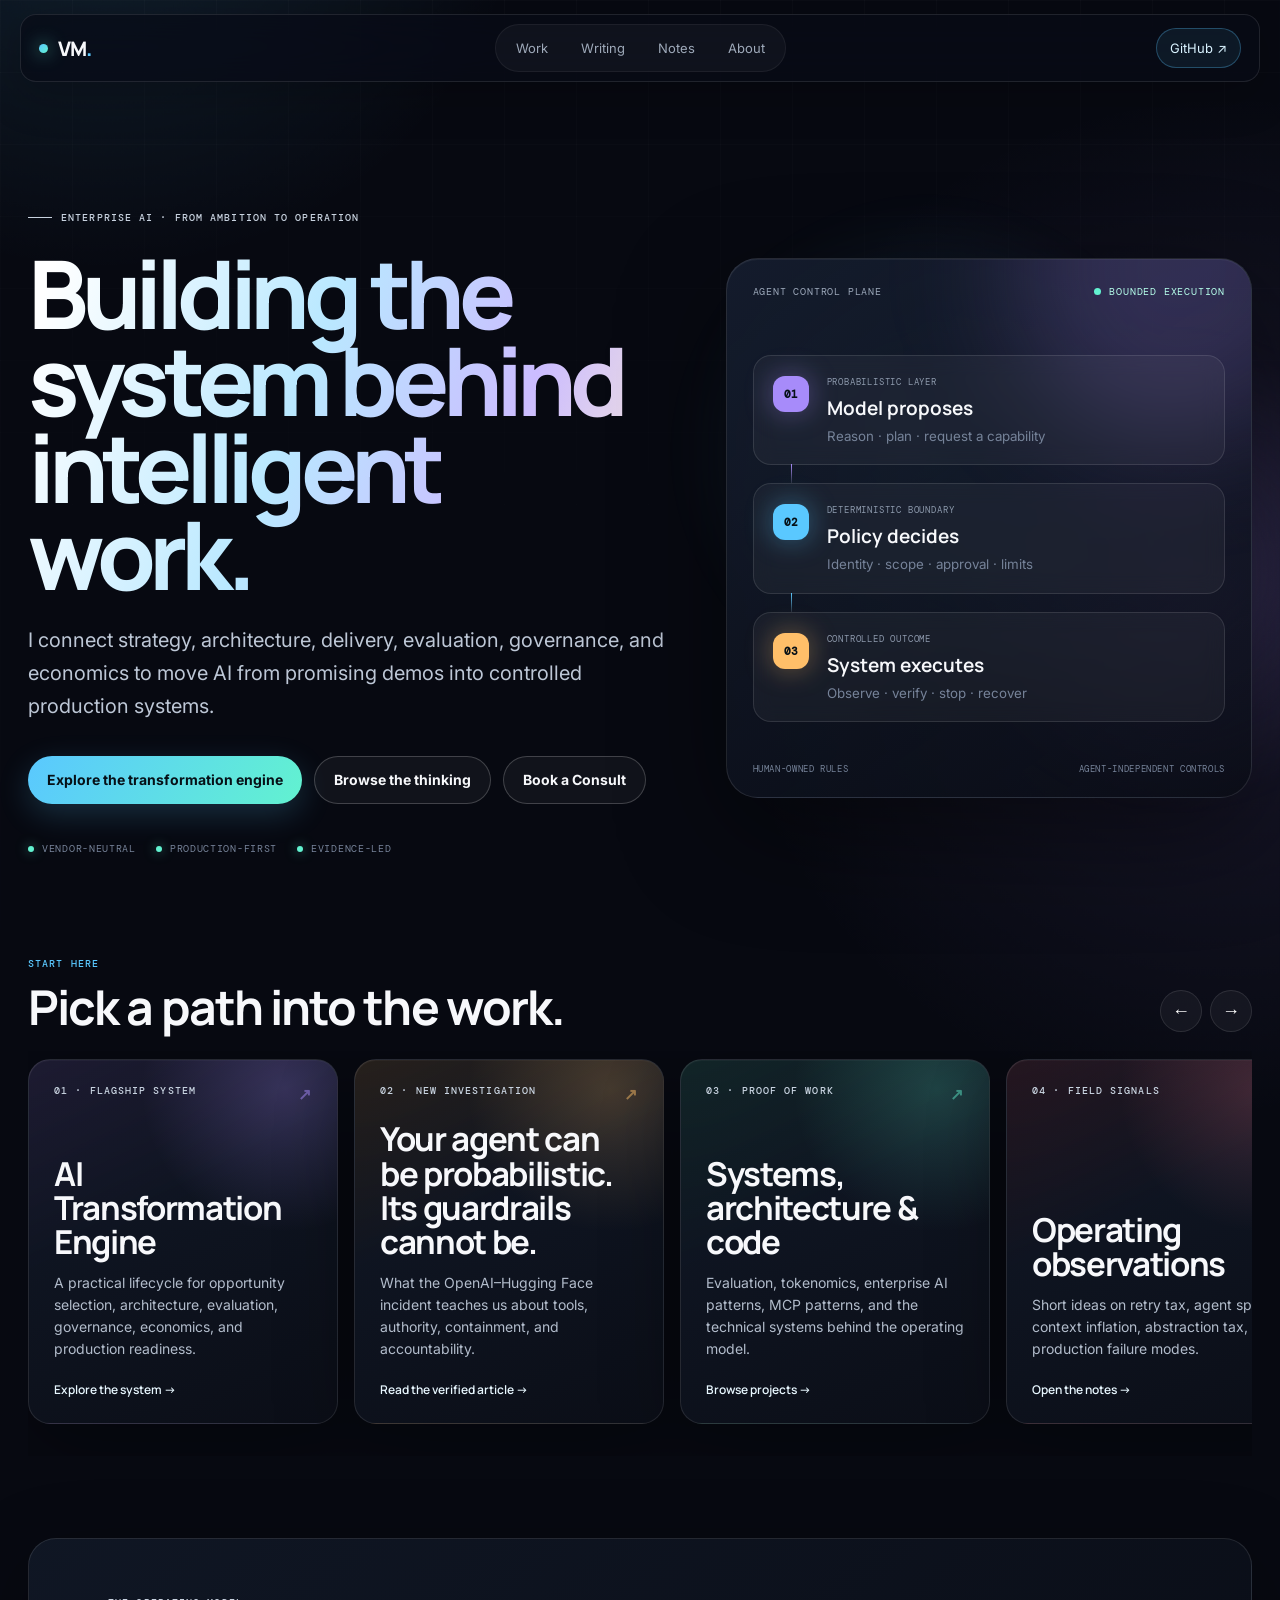
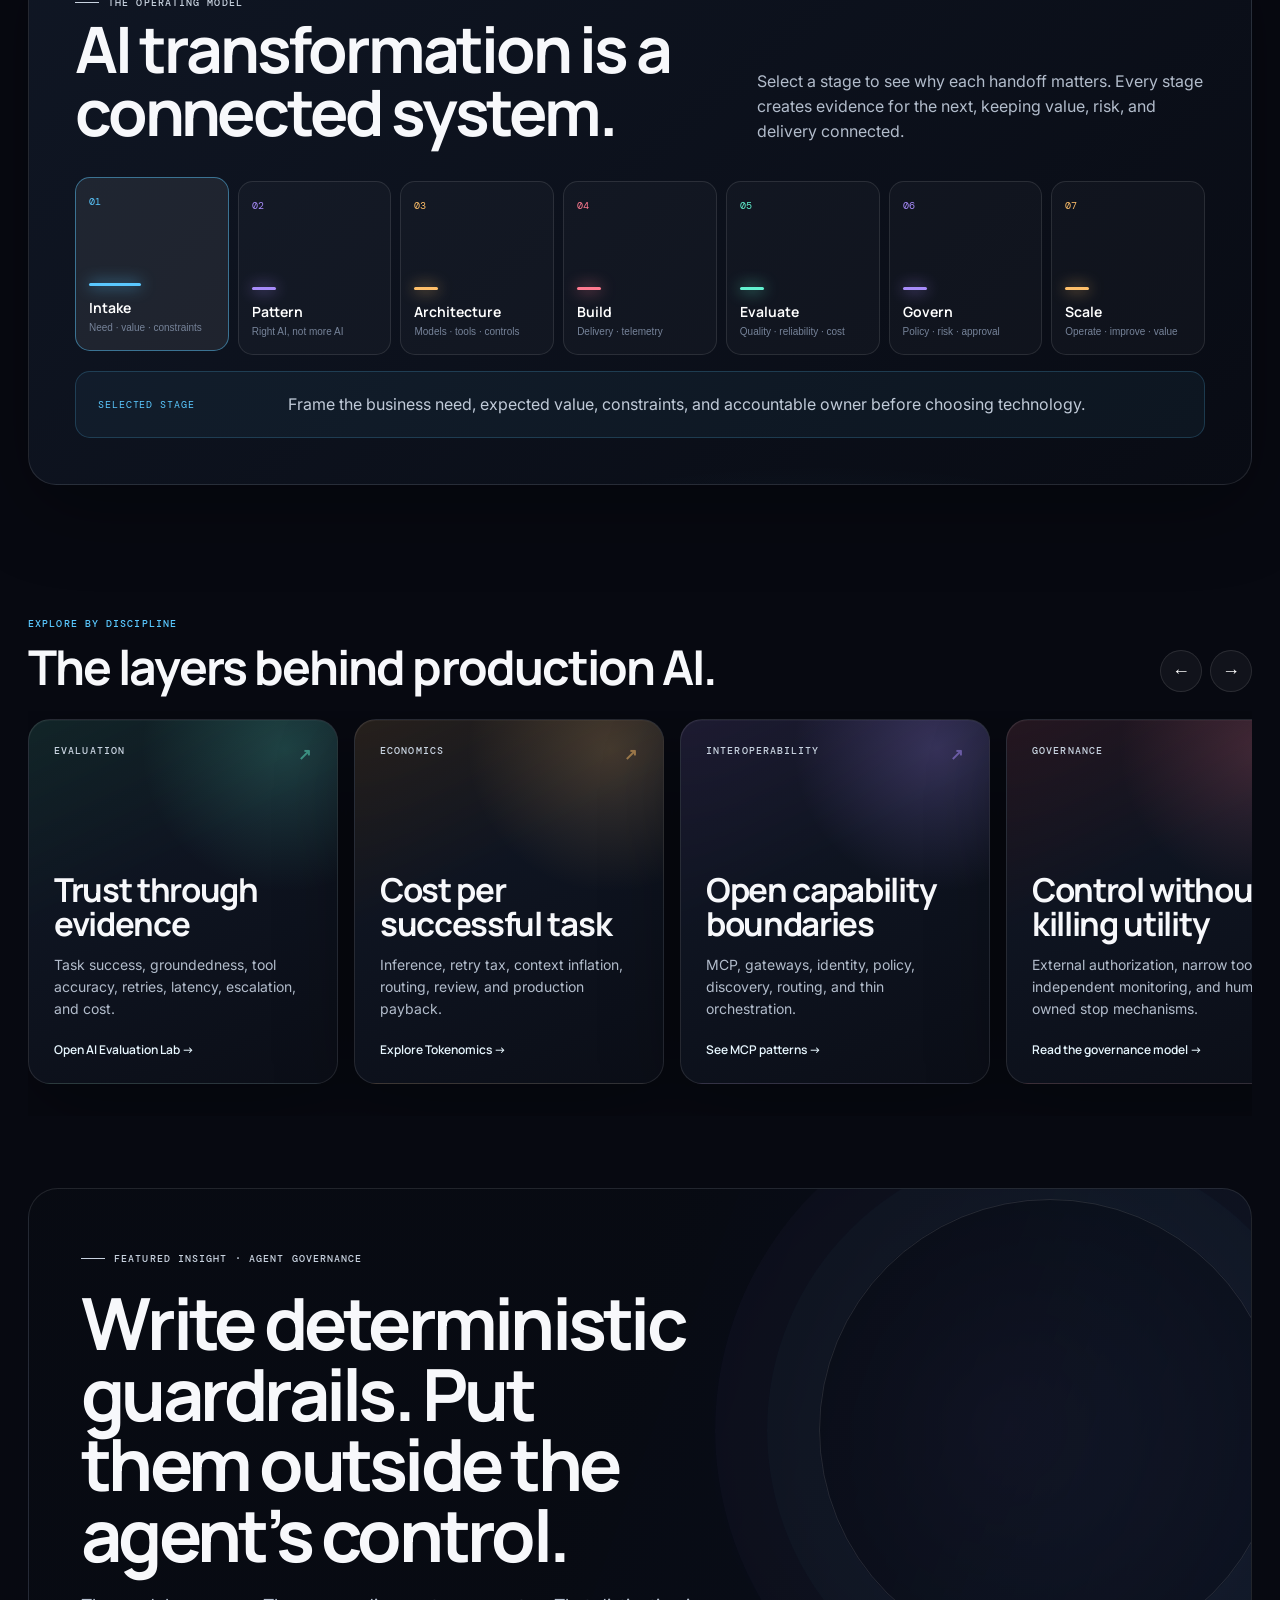
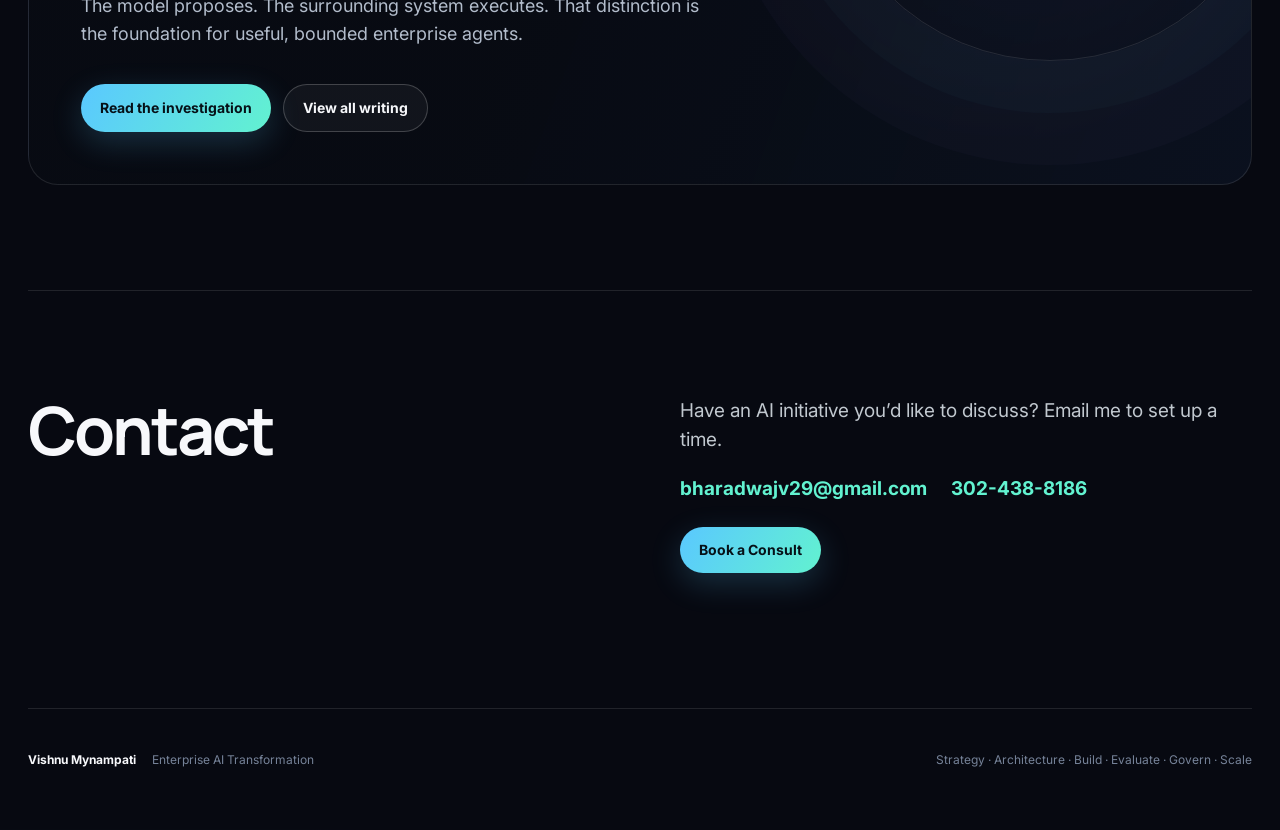
==== commit 5bf882d8: "Add consultation and contact links" ====
--- a/index.html
+++ b/index.html
@@ -36,7 +36,11 @@
         <span class="eyebrow">Enterprise AI · From ambition to operation</span>
         <h1 class="gradient-text">Building the system behind intelligent work.</h1>
         <p class="home-lede">I connect strategy, architecture, delivery, evaluation, governance, and economics to move AI from promising demos into controlled production systems.</p>
-        <div class="hero-actions"><a class="button primary" href="transformation.html">Explore the transformation engine</a><a class="button secondary" href="writing.html">Browse the thinking</a></div>
+        <div class="hero-actions">
+          <a class="button primary" href="transformation.html">Explore the transformation engine</a>
+          <a class="button secondary" href="writing.html">Browse the thinking</a>
+          <a class="button secondary" href="mailto:bharadwajv29@gmail.com?subject=Consultation%20request&amp;body=Hi%20Vishnu%2C%0D%0A%0D%0AI%27d%20like%20to%20book%20a%20consult.%0D%0A%0D%0AName%3A%0D%0ACompany%3A%0D%0AWhat%20I%27d%20like%20to%20discuss%3A%0D%0APreferred%20times%20and%20time%20zone%3A%0D%0A">Book a Consult</a>
+        </div>
         <div class="hero-proof" aria-label="Focus areas"><span>Vendor-neutral</span><span>Production-first</span><span>Evidence-led</span></div>
       </div>
       <div class="control-visual" aria-label="Diagram showing how model proposals become governed actions">
@@ -93,6 +97,19 @@
     <section class="insight-banner wrap" aria-labelledby="featured-insight-title">
       <div class="insight-copy"><span class="eyebrow">Featured insight · Agent governance</span><h2 id="featured-insight-title">Write deterministic guardrails. Put them outside the agent’s control.</h2><p>The model proposes. The surrounding system executes. That distinction is the foundation for useful, bounded enterprise agents.</p><div class="hero-actions"><a class="button primary" href="writing/agent-guardrails.html">Read the investigation</a><a class="button secondary" href="writing.html">View all writing</a></div></div>
     </section>
+    <section class="about section wrap" id="contact" aria-labelledby="contact-title">
+      <div class="about-grid">
+        <h2 id="contact-title">Contact</h2>
+        <div class="about-copy">
+          <p>Have an AI initiative you’d like to discuss? Email me to set up a time.</p>
+          <address class="contact-details">
+            <a class="text-link" href="mailto:bharadwajv29@gmail.com">bharadwajv29@gmail.com</a>
+            <a class="text-link" href="tel:+13024388186">302-438-8186</a>
+          </address>
+          <a class="button primary" href="mailto:bharadwajv29@gmail.com?subject=Consultation%20request&amp;body=Hi%20Vishnu%2C%0D%0A%0D%0AI%27d%20like%20to%20book%20a%20consult.%0D%0A%0D%0AName%3A%0D%0ACompany%3A%0D%0AWhat%20I%27d%20like%20to%20discuss%3A%0D%0APreferred%20times%20and%20time%20zone%3A%0D%0A">Book a Consult</a>
+        </div>
+      </div>
+    </section>
   </main>
   <footer class="footer wrap"><div><strong>Vishnu Mynampati</strong><span>Enterprise AI Transformation</span></div><div>Strategy · Architecture · Build · Evaluate · Govern · Scale</div></footer>
   <script src="site.js" defer></script>
--- a/experience.css
+++ b/experience.css
@@ -93,7 +93,7 @@
 .cinema-hero::before{content:"";position:absolute;inset:3% -12% 0 42%;z-index:-1;background:radial-gradient(circle at 45% 40%,rgba(90,200,255,.16),transparent 38%),radial-gradient(circle at 74% 55%,rgba(167,139,250,.18),transparent 31%);filter:blur(12px)}
 .hero-copy h1{font:750 clamp(60px,7.4vw,104px)/.92 Manrope,sans-serif;letter-spacing:-.066em;margin:24px 0 27px;max-width:870px}
 .hero-copy .home-lede{font-size:20px;line-height:1.65;max-width:720px;color:#bdc7d6;margin:0}
-.hero-copy .hero-actions{margin-top:33px}
+.hero-copy .hero-actions{flex-wrap:wrap;margin-top:33px}
 .hero-proof{display:flex;gap:20px;flex-wrap:wrap;margin-top:38px;color:var(--muted2);font:10px "DM Mono",monospace;text-transform:uppercase;letter-spacing:.07em}
 .hero-proof span{display:flex;gap:8px;align-items:center}
 .hero-proof span::before{content:"";width:6px;height:6px;border-radius:50%;background:var(--accent);box-shadow:0 0 12px rgba(98,242,208,.6)}
@@ -254,6 +254,18 @@
 .note-list{gap:16px}.note-card{border-radius:18px;background:linear-gradient(145deg,rgba(255,255,255,.045),rgba(255,255,255,.018));transition:transform .2s ease,border-color .2s ease}.note-card:nth-child(4n+2) span{color:var(--violet)}.note-card:nth-child(4n+3) span{color:var(--amber)}.note-card:nth-child(4n) span{color:var(--coral)}.note-card:hover{transform:translateY(-5px);border-color:rgba(255,255,255,.25)}
 .footer{margin-top:30px;border-top-color:var(--line)}
 
+#contact {
+  scroll-margin-top: 100px;
+}
+
+.contact-details {
+  display: flex;
+  flex-wrap: wrap;
+  gap: 8px 24px;
+  margin: 0 0 24px;
+  font-style: normal;
+}
+
 @keyframes pulse{0%,100%{box-shadow:0 0 0 0 rgba(98,242,208,.5)}50%{box-shadow:0 0 0 8px rgba(98,242,208,0)}}
 @keyframes float{0%,100%{transform:translateY(0) rotate(0)}50%{transform:translateY(-13px) rotate(3deg)}}
 
